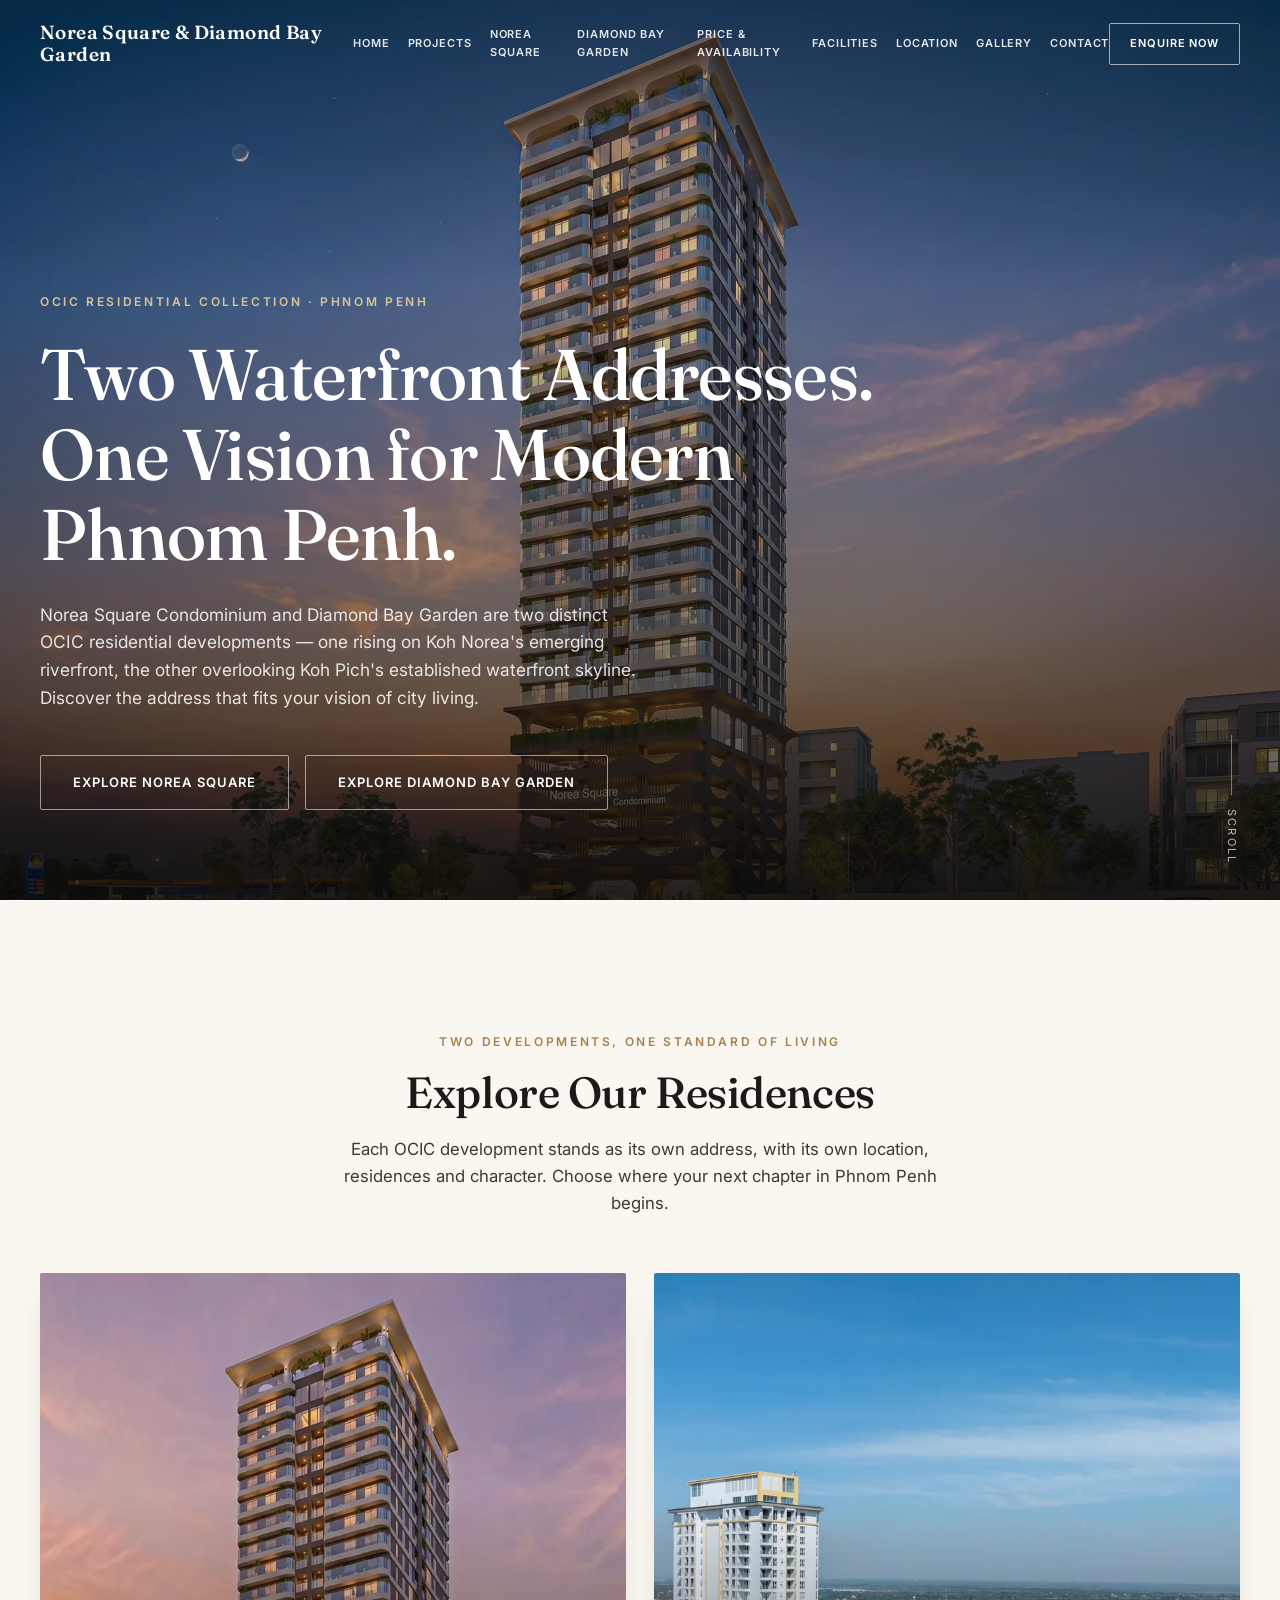
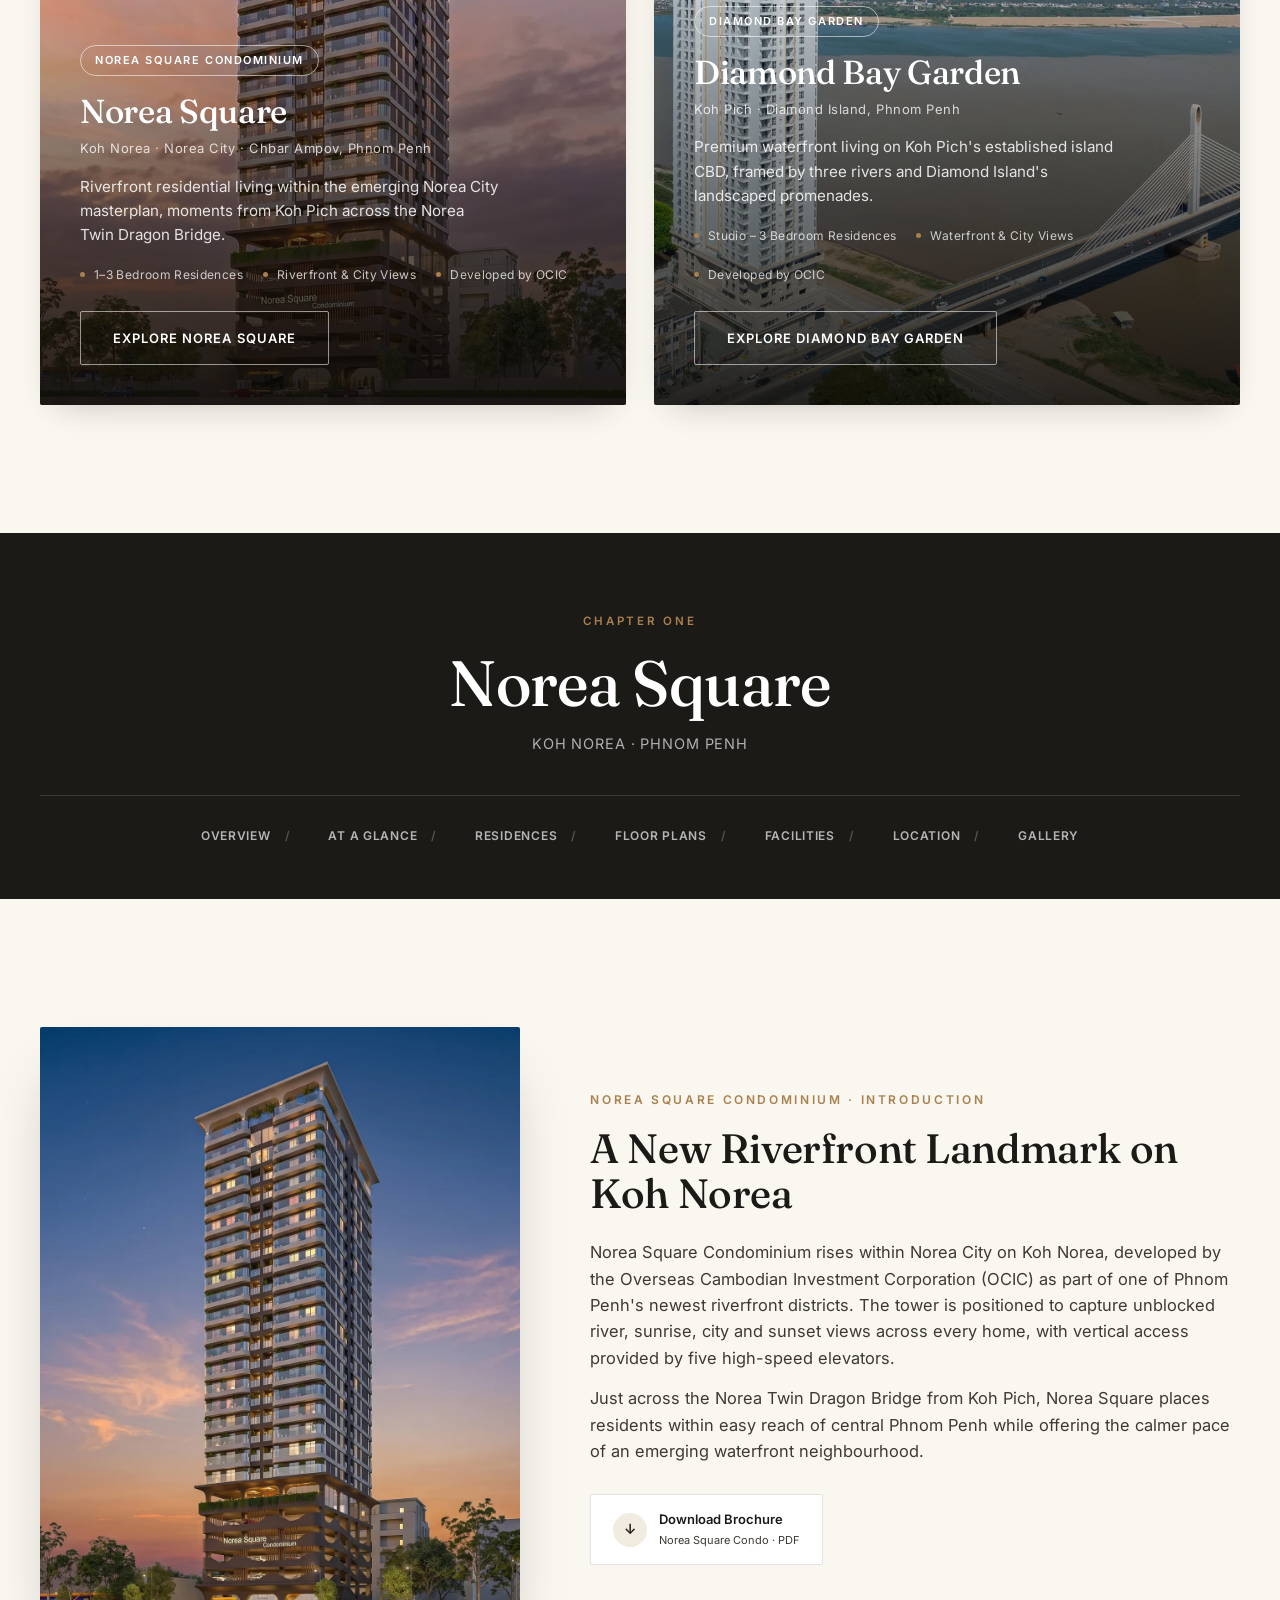
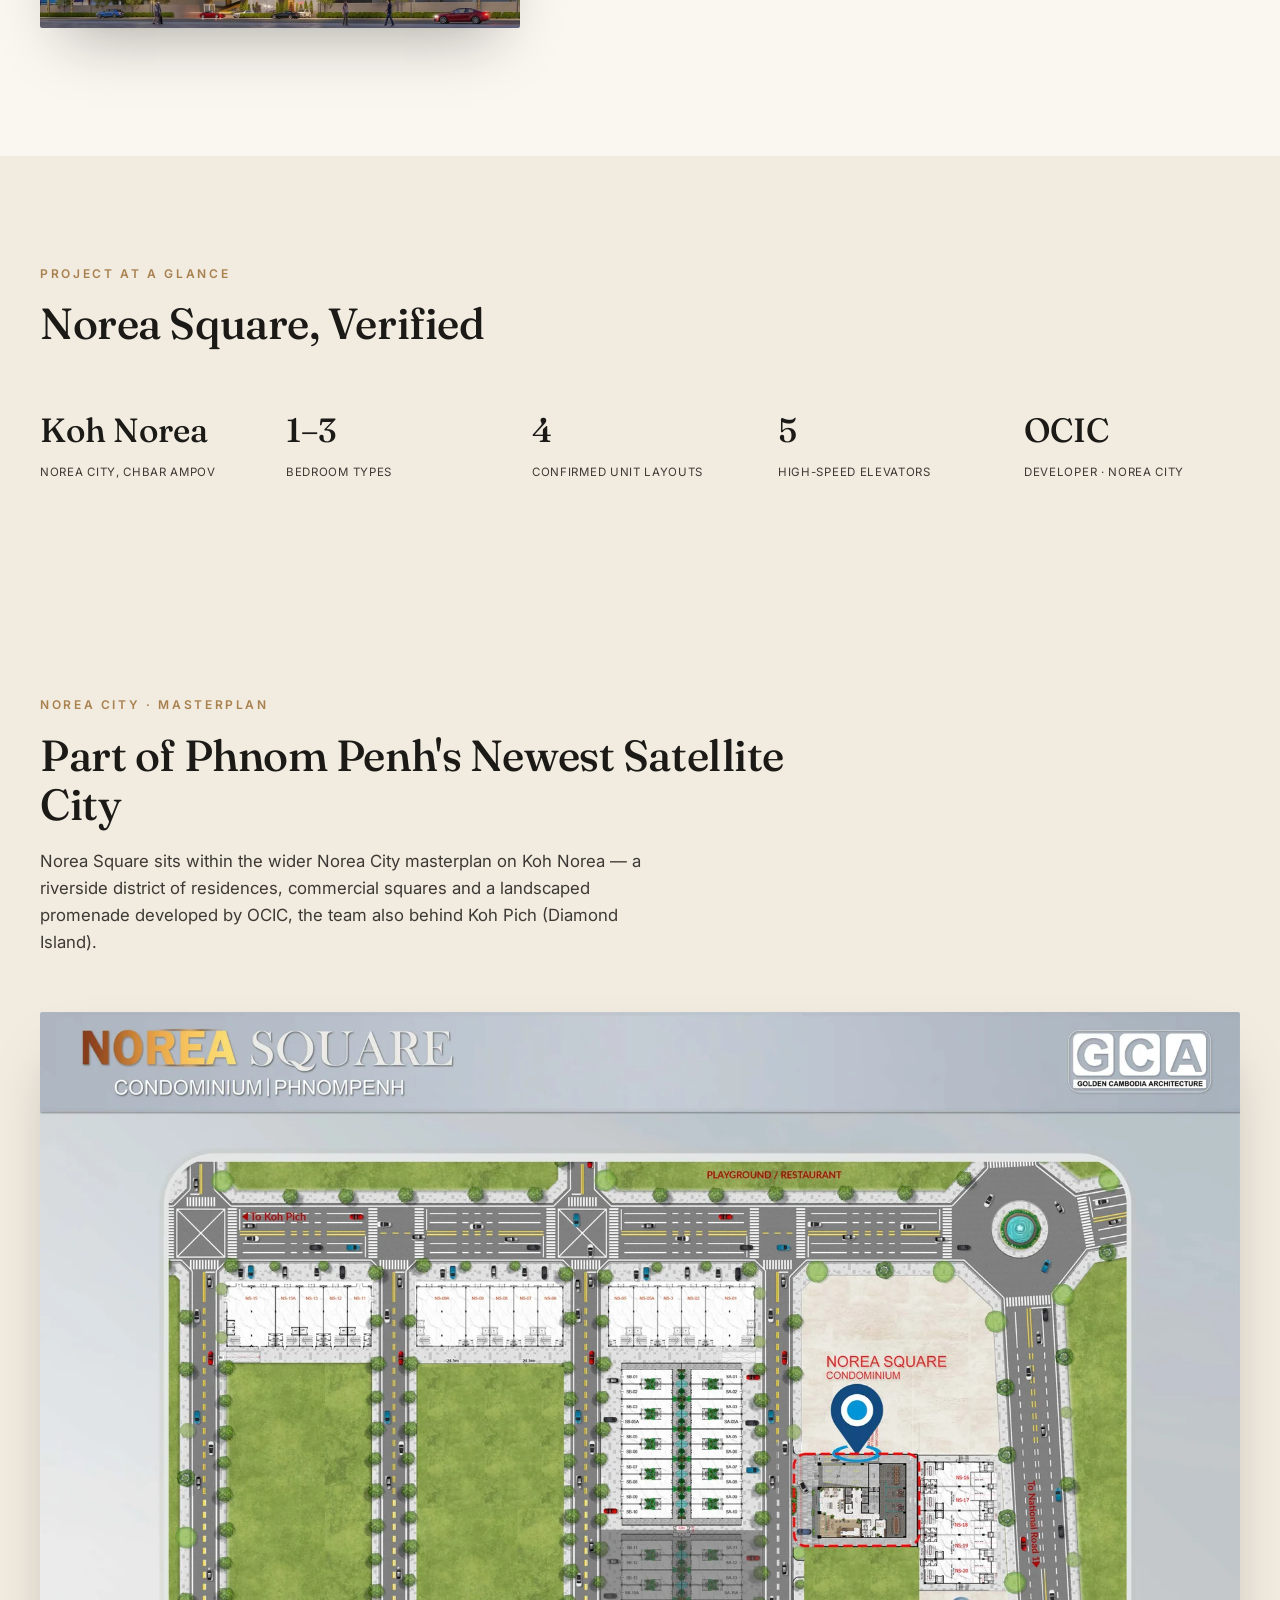
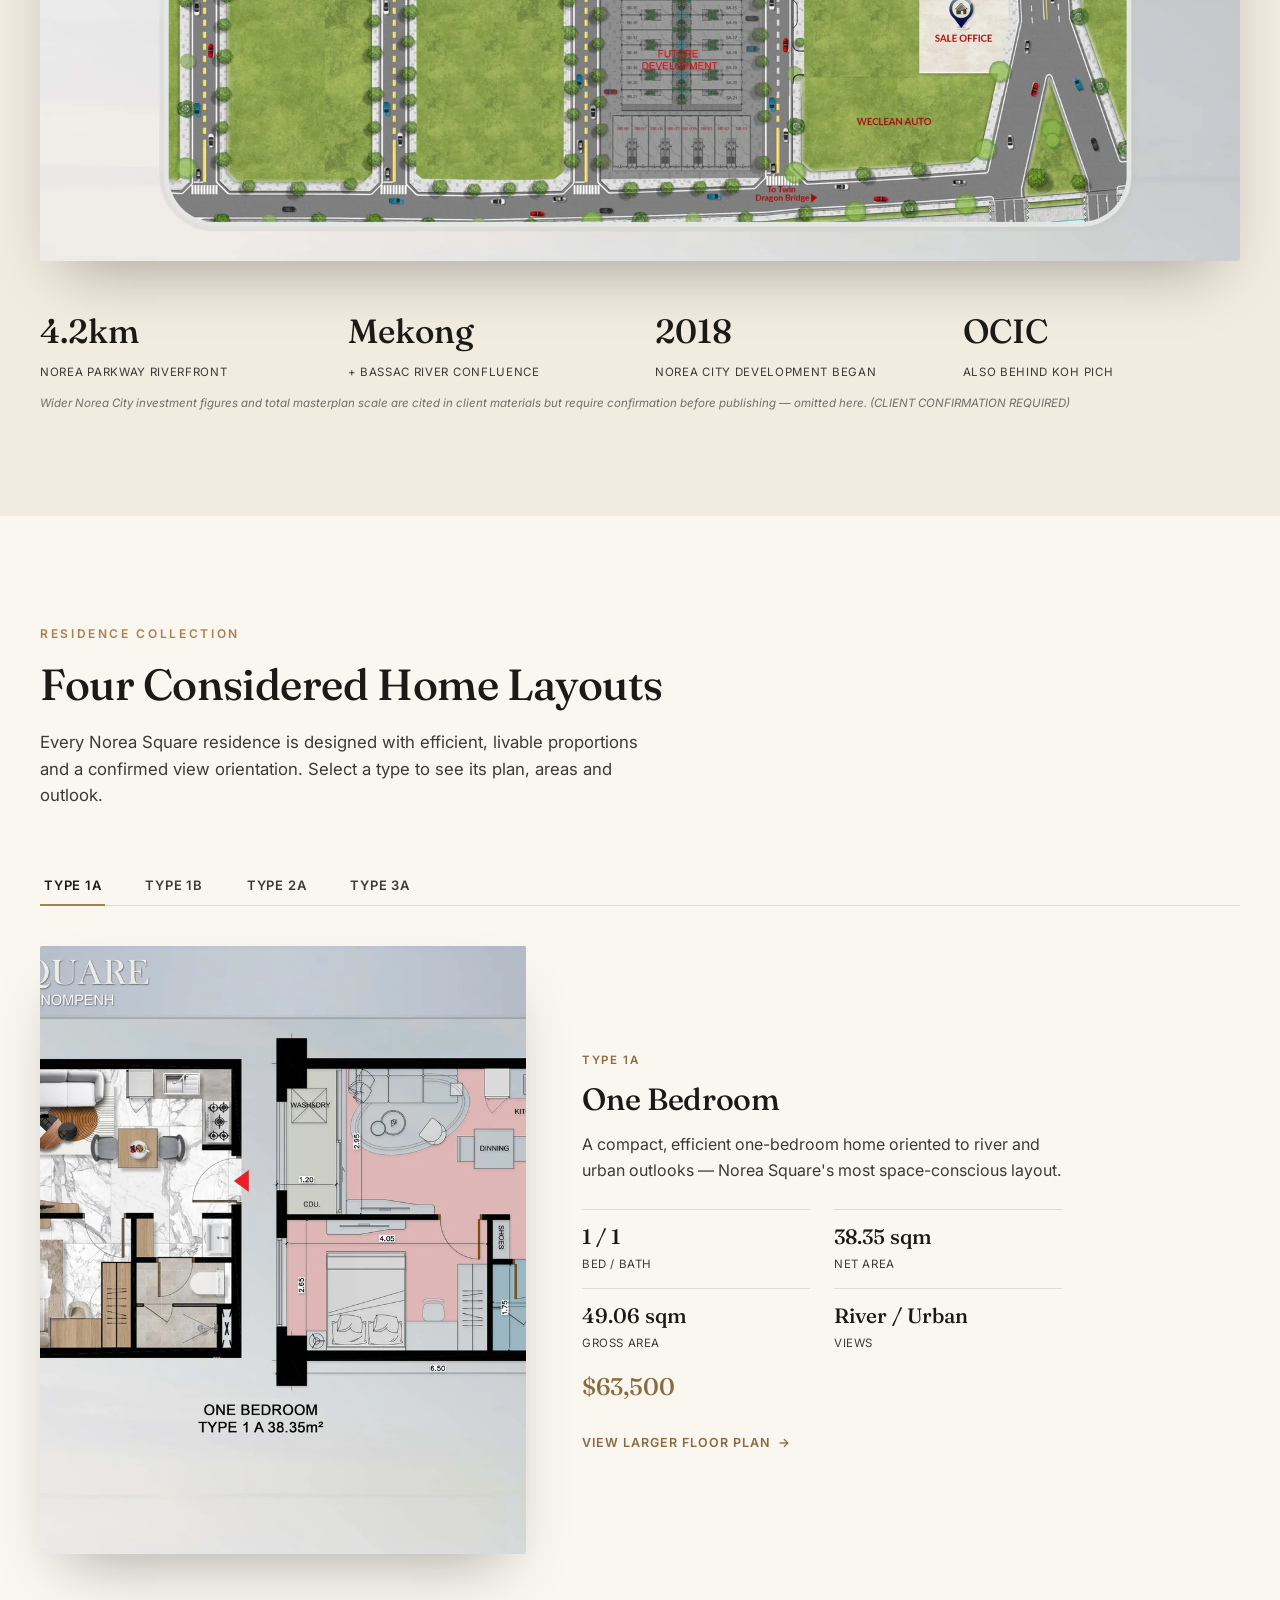
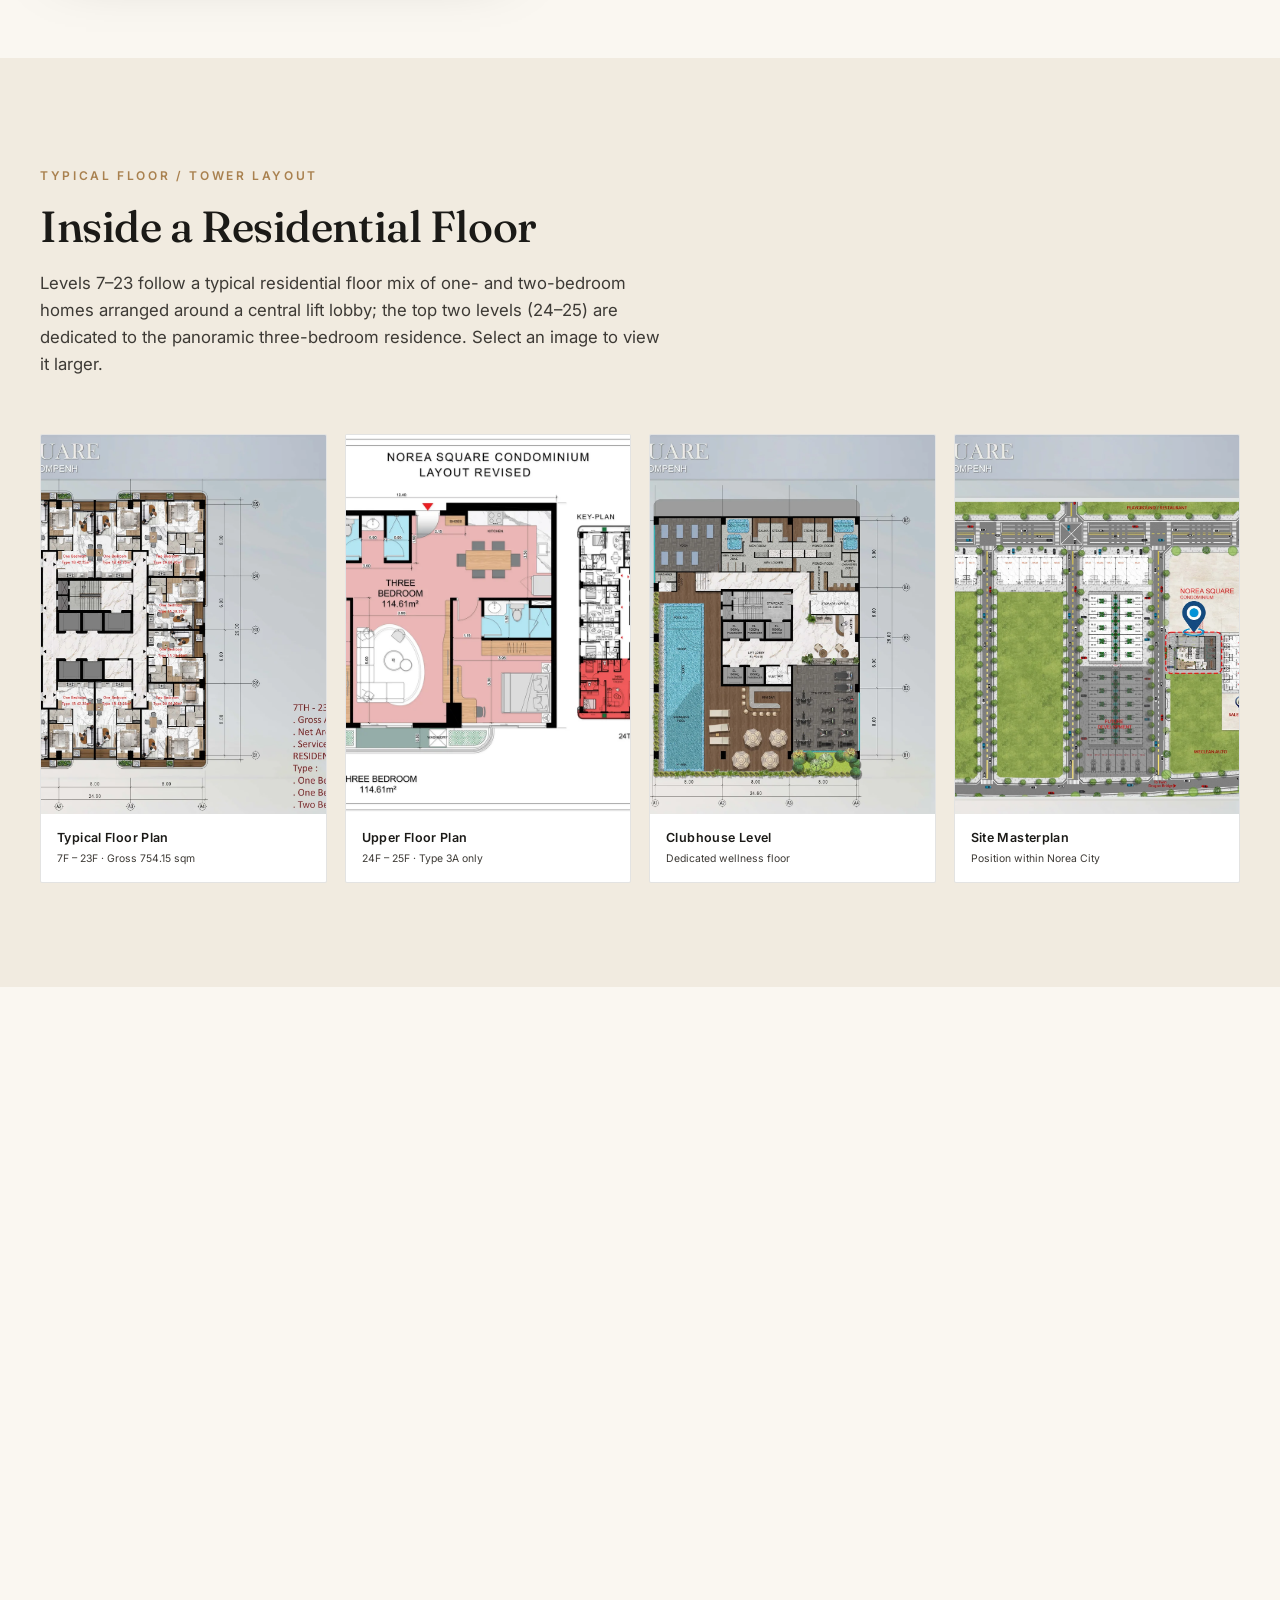
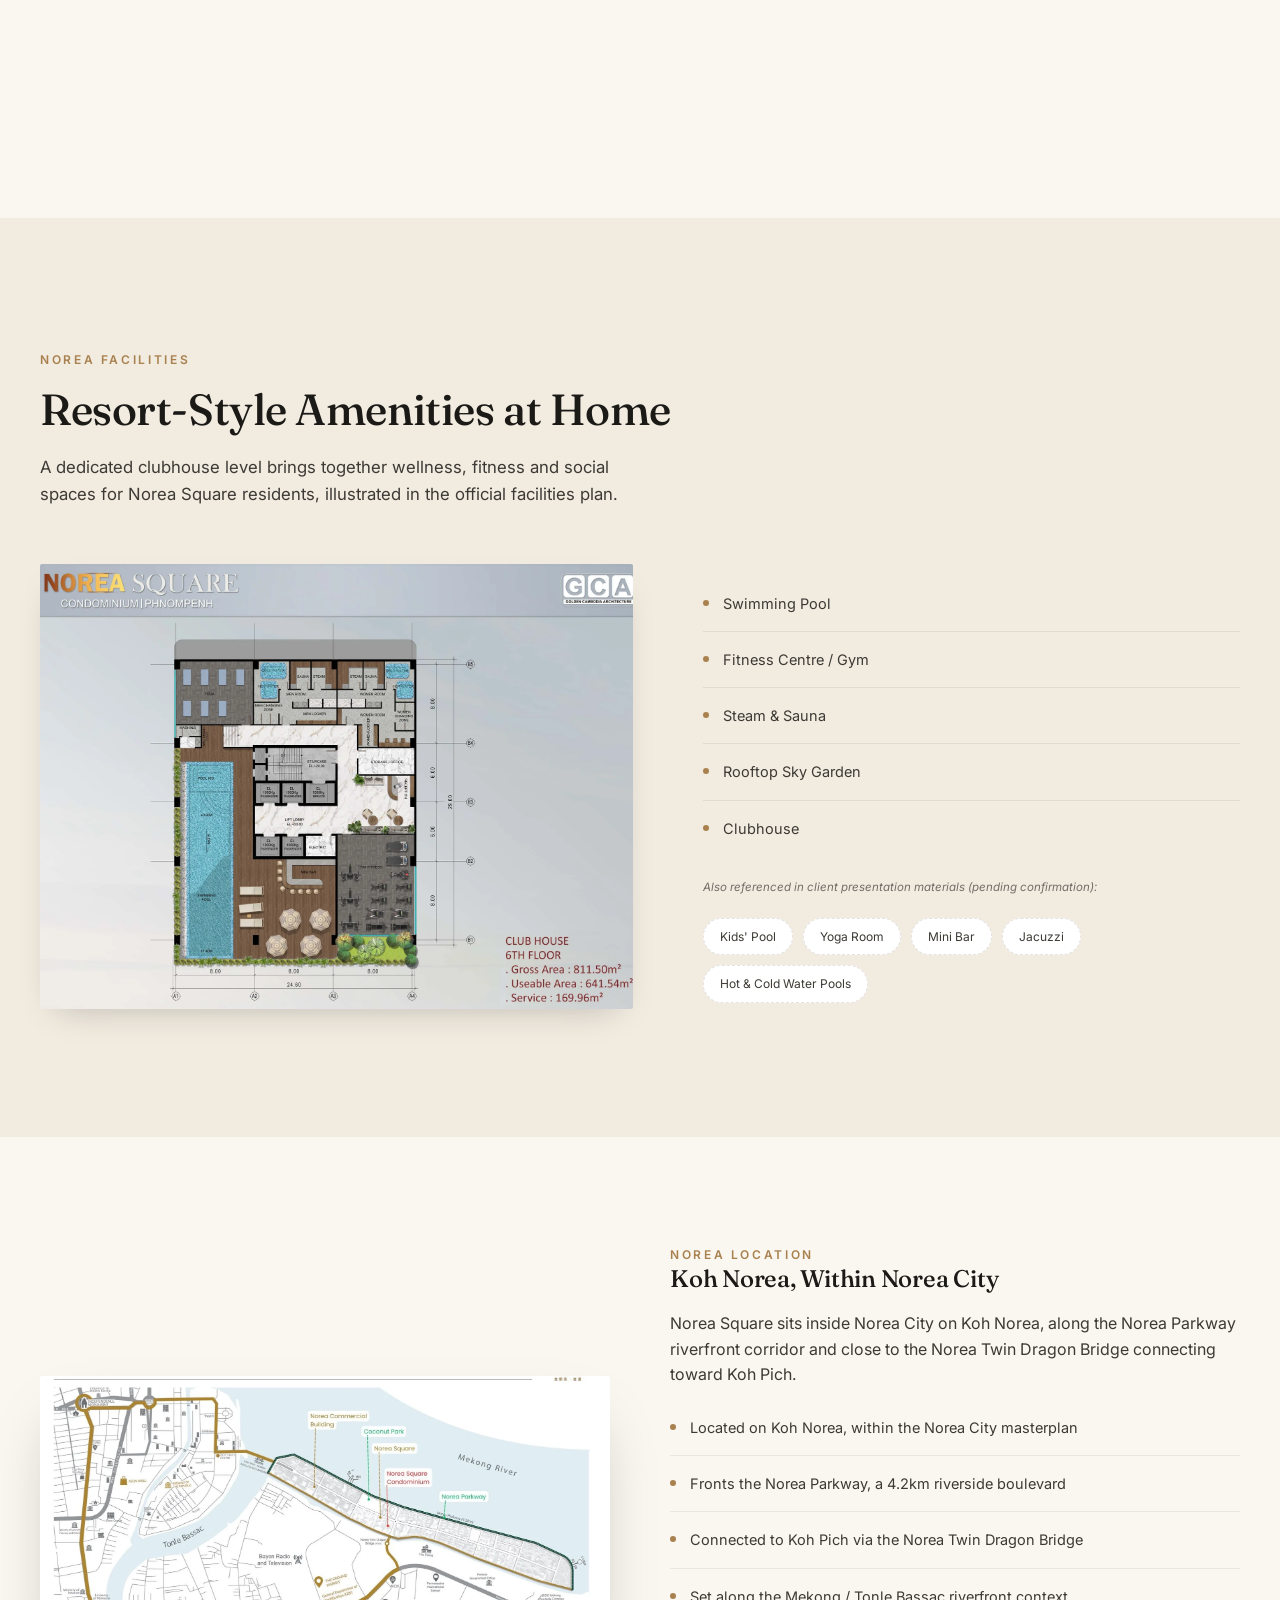
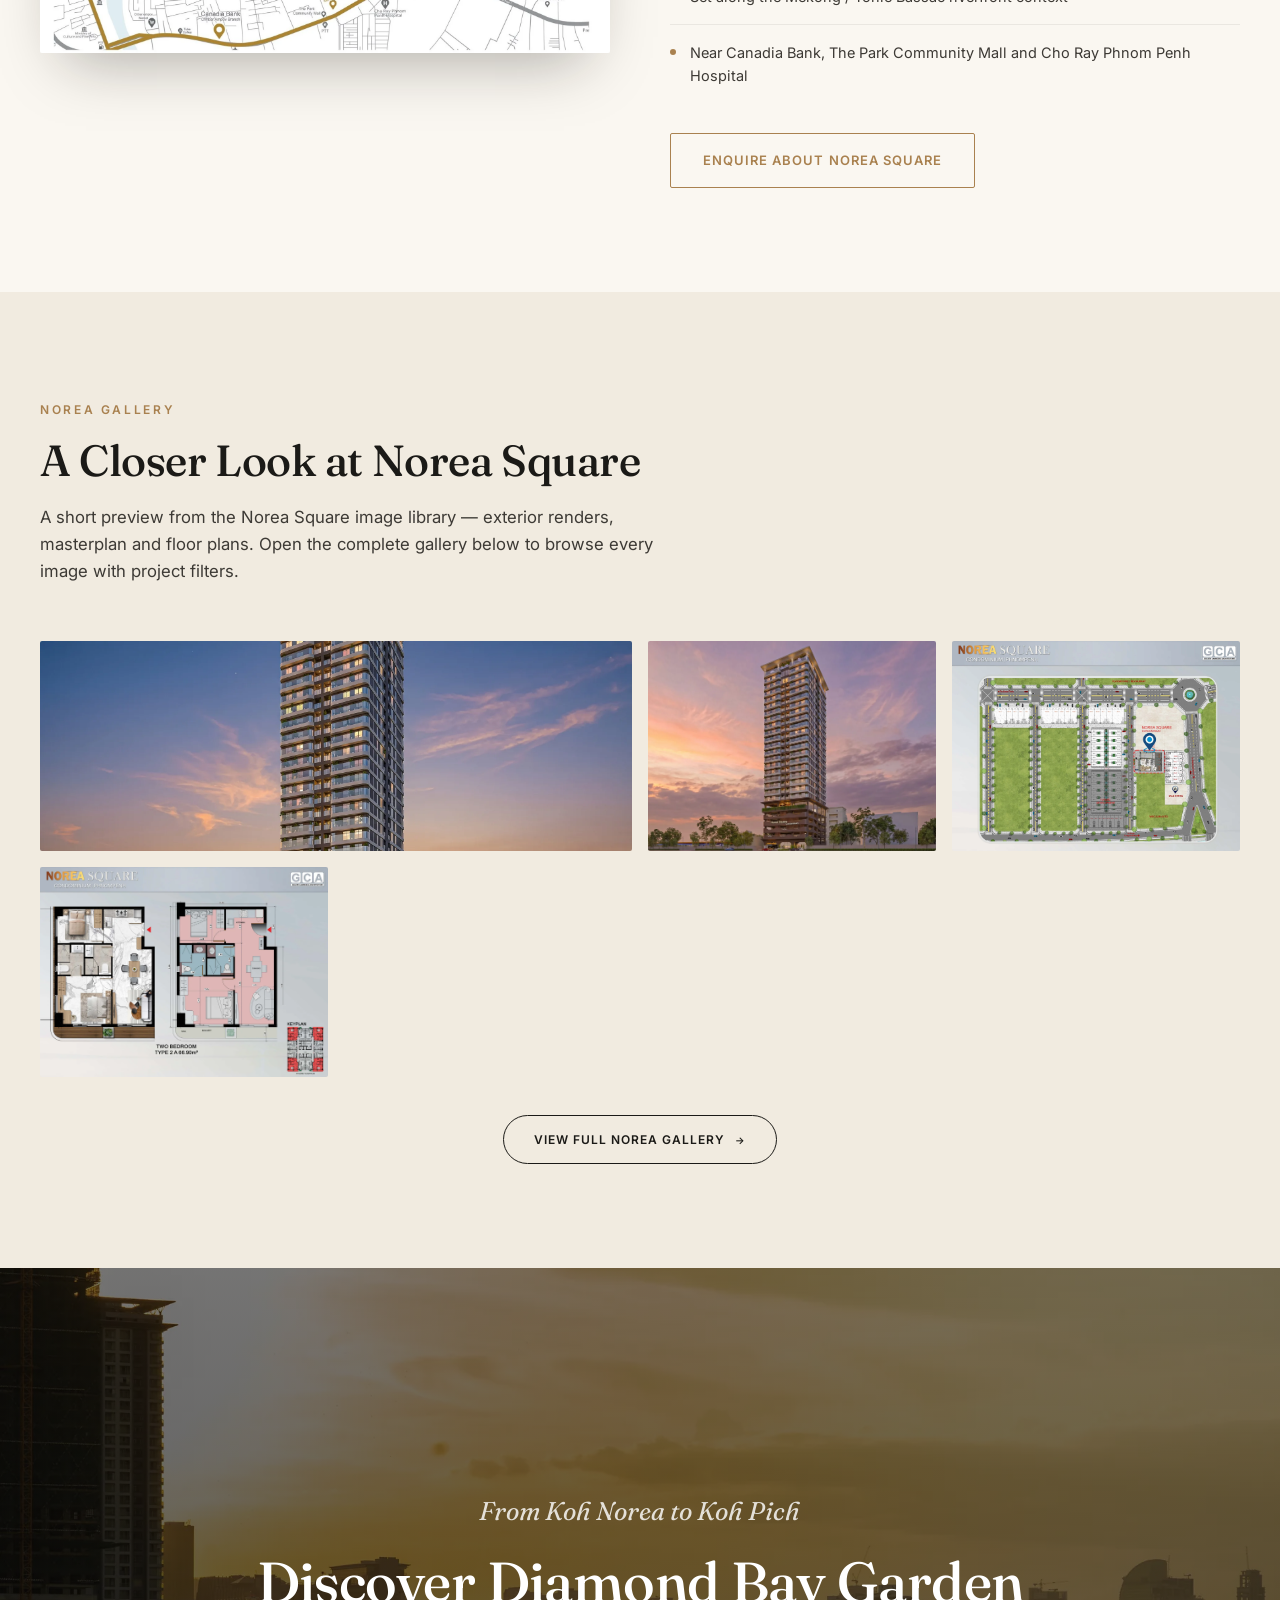
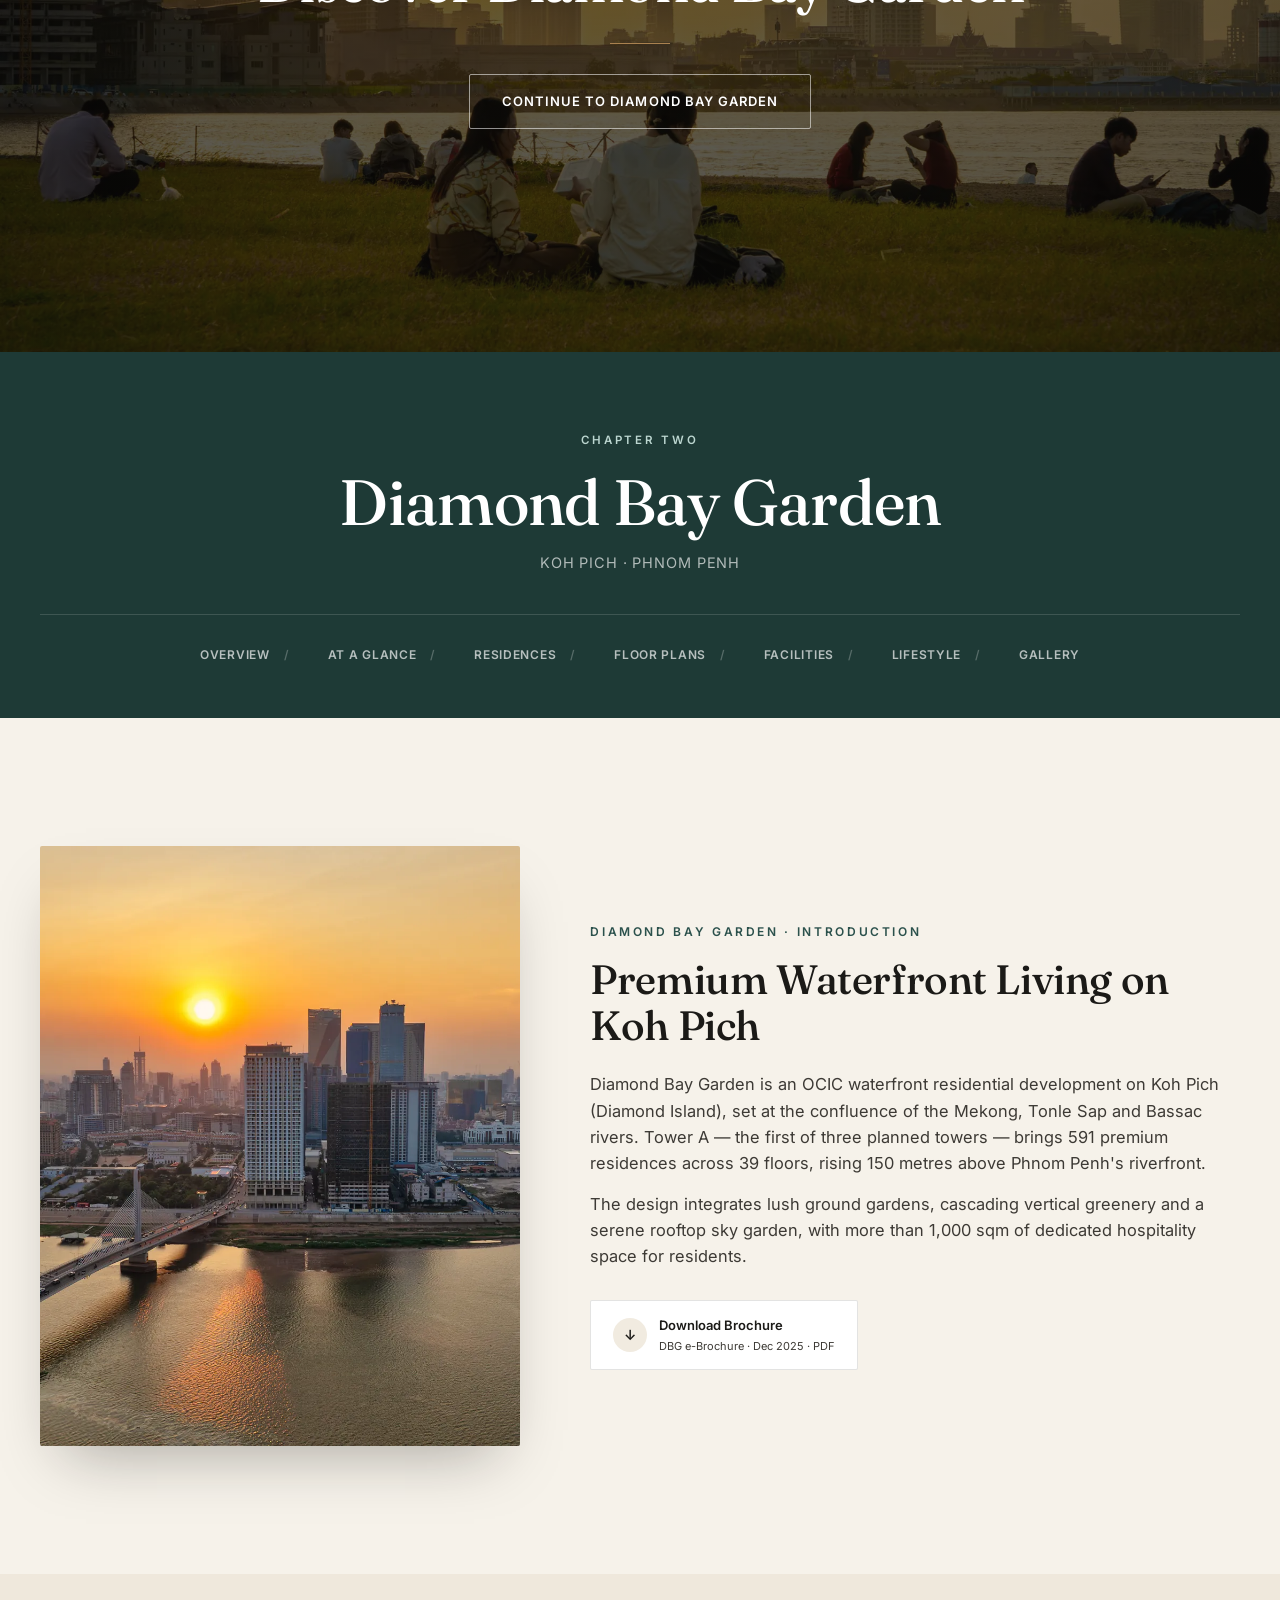
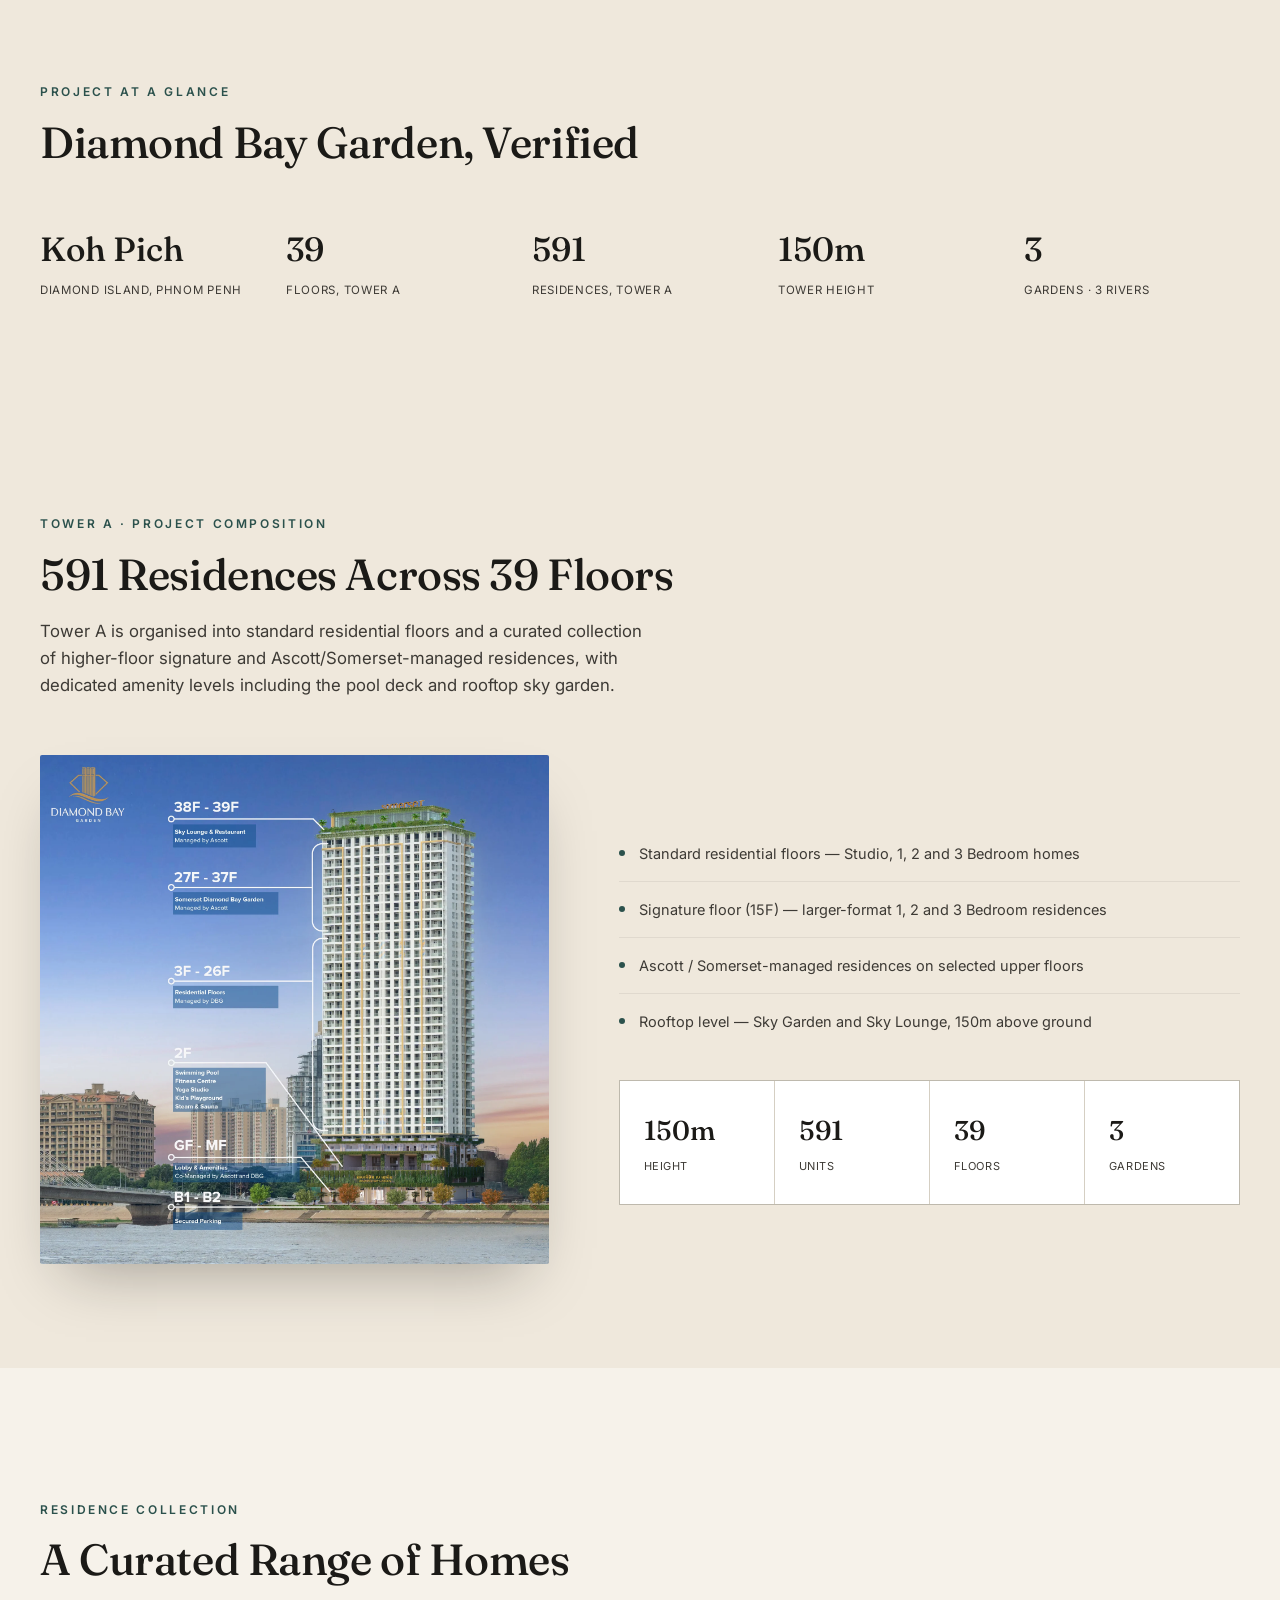
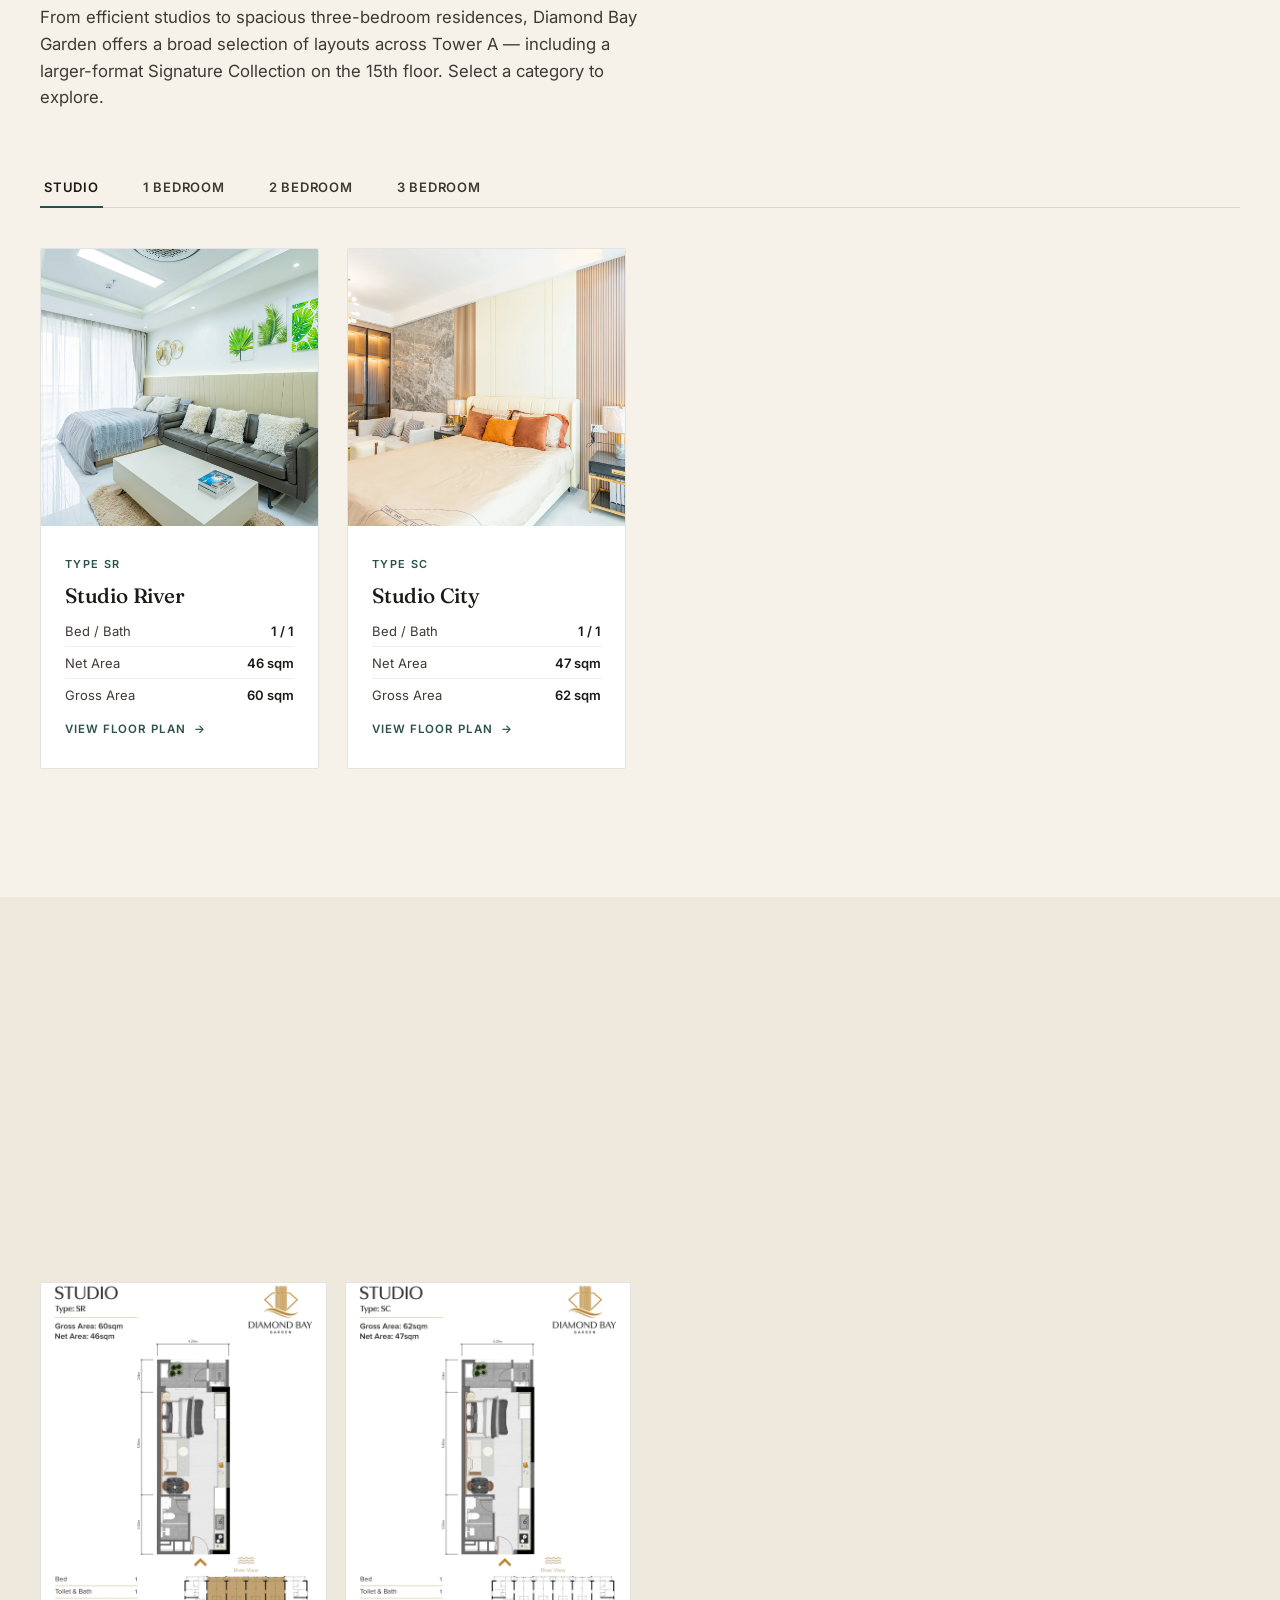
==== index.html @ 6462ed35 "Add files via upload" ====
<!DOCTYPE html>
<html lang="en">
<head>
<meta charset="UTF-8">
<meta name="viewport" content="width=device-width, initial-scale=1.0">
<meta name="robots" content="noindex,nofollow">
<title>Norea Square &amp; Diamond Bay Garden | OCIC Residential Collection, Phnom Penh</title>
<meta name="description" content="Two premium OCIC waterfront residential addresses in Phnom Penh — Norea Square Condominium on Koh Norea and Diamond Bay Garden on Koh Pich.">
<link rel="stylesheet" href="assets/css/style.css">
<link rel="stylesheet" href="assets/css/norea-pricing.css">
</head>
<body>

<!--
  CONTENT SOURCE NOTE: All facts on this page are drawn only from client-supplied
  materials (Norea Square Condo.pdf, NOREA SQUARE CONDO.pptx, Diamond Bay Garden
  e-Brochure Dec 2025, DBG floor-plan package, DBG facility renders, and
  C040_CLIENT_MATERIALS_SUMMARY.md). Anywhere supplied information conflicted or
  was time-sensitive (pricing, discounts, financing rates, completion dates,
  guaranteed-return percentages, foreign-ownership claims), it has been omitted
  from visible copy and flagged with a "CLIENT CONFIRMATION REQUIRED" comment
  near the relevant section so it can be reviewed before a future publish.
-->

<!-- ============ HEADER ============ -->
<header class="site-header">
  <a href="#home" class="logo">
    <b>Norea Square &amp; Diamond Bay Garden</b>
  </a>
  <nav class="nav-desktop">
    <a href="#home">Home</a>
    <a href="#projects">Projects</a>
    <a href="#norea">Norea Square</a>
    <a href="#dbg">Diamond Bay Garden</a>
    <a href="#price-availability">Price &amp; Availability</a>
    <a href="#dbg-facilities">Facilities</a>
    <a href="#dbg-location">Location</a>
    <a href="#gallery">Gallery</a>
    <a href="#contact">Contact</a>
  </nav>
  <div class="nav-cta">
    <a href="#contact" class="btn">Enquire Now</a>
  </div>
  <button class="burger" aria-label="Menu"><span></span><span></span><span></span></button>
</header>

<nav class="mobile-nav">
  <a href="#home">Home</a>
  <a href="#projects">Projects</a>
  <a href="#norea">Norea Square</a>
  <a href="#dbg">Diamond Bay Garden</a>
  <a href="#price-availability">Price &amp; Availability</a>
  <a href="#dbg-facilities">Facilities</a>
  <a href="#dbg-location">Location</a>
  <a href="#gallery">Gallery</a>
  <a href="#contact">Contact</a>
  <a href="#contact" class="btn btn-light">Enquire Now</a>
</nav>

<!-- ============ HERO ============ -->
<section class="hero" id="home">
  <div class="hero-media">
    <img src="assets/images/norea/norea-hero.webp" alt="Norea Square Condominium tower at dusk, Koh Norea, Phnom Penh">
  </div>
  <div class="hero-inner">
    <span class="eyebrow">OCIC Residential Collection · Phnom Penh</span>
    <h1>Two Waterfront Addresses.<br>One Vision for Modern Phnom Penh.</h1>
    <p class="lede">Norea Square Condominium and Diamond Bay Garden are two distinct OCIC residential developments — one rising on Koh Norea's emerging riverfront, the other overlooking Koh Pich's established waterfront skyline. Discover the address that fits your vision of city living.</p>
    <div class="hero-ctas">
      <a href="#norea" class="btn btn-light">Explore Norea Square</a>
      <a href="#dbg" class="btn btn-light">Explore Diamond Bay Garden</a>
    </div>
  </div>
  <div class="hero-scroll"><span class="line"></span>Scroll</div>
</section>

<!-- ============ PROJECT SELECTOR ============ -->
<section class="selector pad" id="projects">
  <div class="container">
    <div class="section-head center reveal">
      <span class="eyebrow">Two Developments, One Standard of Living</span>
      <h2>Explore Our Residences</h2>
      <p>Each OCIC development stands as its own address, with its own location, residences and character. Choose where your next chapter in Phnom Penh begins.</p>
    </div>

    <div class="selector-grid">
      <article class="project-card reveal">
        <img src="assets/images/norea/norea-card.webp" alt="Norea Square Condominium tower rendering, Koh Norea" loading="lazy">
        <div class="project-card-body">
          <span class="tag">Norea Square Condominium</span>
          <h3>Norea Square</h3>
          <div class="loc">Koh Norea · Norea City · Chbar Ampov, Phnom Penh</div>
          <p class="desc">Riverfront residential living within the emerging Norea City masterplan, moments from Koh Pich across the Norea Twin Dragon Bridge.</p>
          <ul class="specs">
            <li>1–3 Bedroom Residences</li>
            <li>Riverfront &amp; City Views</li>
            <li>Developed by OCIC</li>
          </ul>
          <a href="#norea" class="btn btn-light">Explore Norea Square</a>
        </div>
      </article>

      <article class="project-card reveal">
        <img src="assets/images/dbg/dbg-card.webp" alt="Diamond Bay Garden exterior rendering, Koh Pich, Phnom Penh" loading="lazy">
        <div class="project-card-body">
          <span class="tag">Diamond Bay Garden</span>
          <h3>Diamond Bay Garden</h3>
          <div class="loc">Koh Pich · Diamond Island, Phnom Penh</div>
          <p class="desc">Premium waterfront living on Koh Pich's established island CBD, framed by three rivers and Diamond Island's landscaped promenades.</p>
          <ul class="specs">
            <li>Studio – 3 Bedroom Residences</li>
            <li>Waterfront &amp; City Views</li>
            <li>Developed by OCIC</li>
          </ul>
          <a href="#dbg" class="btn btn-light">Explore Diamond Bay Garden</a>
        </div>
      </article>
    </div>
  </div>
</section>

<!-- ============================================================
     NOREA SQUARE
============================================================ -->
<section class="project-section norea" id="norea">

  <!-- Chapter Header -->
  <div class="chapter-head">
    <div class="container">
      <div class="chapter-head-inner reveal">
        <span class="chapter-kicker">Chapter One</span>
        <h2 class="chapter-title">Norea Square</h2>
        <div class="chapter-sub">Koh Norea · Phnom Penh</div>
      </div>
      <nav class="chapter-nav reveal" aria-label="Norea Square section navigation">
        <a href="#norea">Overview</a>
        <a href="#norea-glance">At a Glance</a>
        <a href="#norea-residences">Residences</a>
        <a href="#norea-tower">Floor Plans</a>
        <a href="#norea-facilities">Facilities</a>
        <a href="#norea-location">Location</a>
        <a href="#norea-gallery">Gallery</a>
      </nav>
    </div>
  </div>

  <!-- Project Introduction -->
  <div class="pad">
    <div class="container">
      <div class="intro-split">
        <div class="intro-media reveal">
          <img src="assets/images/norea/norea-hero.webp" alt="Norea Square Condominium exterior at dusk" loading="lazy">
        </div>
        <div class="intro-text reveal">
          <span class="eyebrow">Norea Square Condominium · Introduction</span>
          <h2>A New Riverfront Landmark on Koh Norea</h2>
          <p>Norea Square Condominium rises within Norea City on Koh Norea, developed by the Overseas Cambodian Investment Corporation (OCIC) as part of one of Phnom Penh's newest riverfront districts. The tower is positioned to capture unblocked river, sunrise, city and sunset views across every home, with vertical access provided by five high-speed elevators.</p>
          <p>Just across the Norea Twin Dragon Bridge from Koh Pich, Norea Square places residents within easy reach of central Phnom Penh while offering the calmer pace of an emerging waterfront neighbourhood.</p>
          <div class="brochure-row">
            <a class="brochure-btn" href="assets/downloads/norea-square-condo-brochure.pdf" download>
              <span class="ic">↓</span>
              <span>Download Brochure<small>Norea Square Condo · PDF</small></span>
            </a>
          </div>
        </div>
      </div>
    </div>
  </div>

  <!-- Project at a Glance -->
  <div class="pad-tight" style="background:var(--paper-alt)" id="norea-glance">
    <div class="container">
      <div class="section-head reveal">
        <span class="eyebrow">Project at a Glance</span>
        <h2>Norea Square, Verified</h2>
      </div>
      <!-- CLIENT CONFIRMATION REQUIRED: total floor count (26 / 25-storey / 39 floors conflict across PPTX slides), total unit count (224), completion date (Q4 2029 vs "30 months from groundbreaking" vs "30 months from SPA + 6mo grace" conflict), tenure (freehold — stated once, unconfirmed). These project specifications remain pending client sign-off. Unit pricing and gross areas follow the client's confirmed September 2026 instruction. -->
      <div class="stat-row reveal" style="border-top:none; padding-top:0;">
        <div class="stat"><b>Koh Norea</b><span>Norea City, Chbar Ampov</span></div>
        <div class="stat"><b>1–3</b><span>Bedroom Types</span></div>
        <div class="stat"><b>4</b><span>Confirmed Unit Layouts</span></div>
        <div class="stat"><b>5</b><span>High-Speed Elevators</span></div>
        <div class="stat"><b>OCIC</b><span>Developer · Norea City</span></div>
      </div>
    </div>
  </div>

  <!-- Norea City Masterplan -->
  <div class="pad-tight" style="background:var(--paper-alt)">
    <div class="container">
      <div class="section-head reveal">
        <span class="eyebrow">Norea City · Masterplan</span>
        <h2>Part of Phnom Penh's Newest Satellite City</h2>
        <p>Norea Square sits within the wider Norea City masterplan on Koh Norea — a riverside district of residences, commercial squares and a landscaped promenade developed by OCIC, the team also behind Koh Pich (Diamond Island).</p>
      </div>
      <div class="reveal" style="border-radius:2px; overflow:hidden; box-shadow:var(--shadow);">
        <img class="js-lightbox" data-full="assets/images/norea/norea-masterplan.webp" data-caption="Norea Square Condominium — Norea City Masterplan" src="assets/images/norea/norea-masterplan.webp" alt="Norea Square Condominium site masterplan within Norea City" style="width:100%; cursor:zoom-in;" loading="lazy">
      </div>
      <div class="stat-row" style="border-top:none; padding-top:0;">
        <div class="stat"><b>4.2km</b><span>Norea Parkway Riverfront</span></div>
        <div class="stat"><b>Mekong</b><span>+ Bassac River Confluence</span></div>
        <div class="stat"><b>2018</b><span>Norea City Development Began</span></div>
        <div class="stat"><b>OCIC</b><span>Also Behind Koh Pich</span></div>
      </div>
      <p class="confirm-note">Wider Norea City investment figures and total masterplan scale are cited in client materials but require confirmation before publishing — omitted here. (CLIENT CONFIRMATION REQUIRED)</p>
    </div>
  </div>

  <!-- Residences -->
  <div class="pad-tight" id="norea-residences">
    <div class="container">
      <div class="section-head reveal">
        <span class="eyebrow">Residence Collection</span>
        <h2>Four Considered Home Layouts</h2>
        <p>Every Norea Square residence is designed with efficient, livable proportions and a confirmed view orientation. Select a type to see its plan, areas and outlook.</p>
      </div>

      <div class="cat-tabgroup norea" data-tabgroup="norea-res">
        <div class="cat-tabs reveal">
          <button class="active" data-tab="1a">Type 1A</button>
          <button data-tab="1b">Type 1B</button>
          <button data-tab="2a">Type 2A</button>
          <button data-tab="3a">Type 3A</button>
        </div>

        <div class="cat-panel active" data-tab="1a">
          <div class="unit-feature">
            <div class="unit-feature-media js-lightbox" data-full="assets/images/norea/norea-plan-1a.webp" data-caption="Norea Square — Type 1A, One Bedroom (Net 38.35 sqm / Gross 49.06 sqm)">
              <img src="assets/images/norea/norea-plan-1a.webp" alt="Norea Square Type 1A one bedroom floor plan" loading="lazy">
            </div>
            <div class="unit-feature-body">
              <span class="rc-type">Type 1A</span>
              <h3>One Bedroom</h3>
              <p>A compact, efficient one-bedroom home oriented to river and urban outlooks — Norea Square's most space-conscious layout.</p>
              <div class="rc-areas">
                <div><span>Bed / Bath</span><b>1 / 1</b></div>
                <div><span>Net Area</span><b>38.35 sqm</b></div>
                <div><span>Gross Area</span><b>49.06 sqm</b></div>
                <div><span>Views</span><b>River / Urban</b></div>
              </div>
              <p class="norea-unit-price"><strong>$63,500</strong></p>
              <button class="rc-viewplan js-lightbox" data-full="assets/images/norea/norea-plan-1a.webp" data-caption="Norea Square — Type 1A, One Bedroom (Net 38.35 sqm / Gross 49.06 sqm)">View Larger Floor Plan</button>
            </div>
          </div>
        </div>

        <div class="cat-panel" data-tab="1b">
          <div class="unit-feature">
            <div class="unit-feature-media js-lightbox" data-full="assets/images/norea/norea-plan-1b.webp" data-caption="Norea Square — Type 1B, One Bedroom (Net 42.25 sqm / Gross 54.04 sqm)">
              <img src="assets/images/norea/norea-plan-1b.webp" alt="Norea Square Type 1B one bedroom floor plan" loading="lazy">
            </div>
            <div class="unit-feature-body">
              <span class="rc-type">Type 1B</span>
              <h3>One Bedroom</h3>
              <p>A larger one-bedroom layout with corner aspects, oriented to capture Norea Square's sunrise and Koh Pich sunset views.</p>
              <div class="rc-areas">
                <div><span>Bed / Bath</span><b>1 / 1</b></div>
                <div><span>Net Area</span><b>42.25 sqm</b></div>
                <div><span>Gross Area</span><b>54.04 sqm</b></div>
                <div><span>Views</span><b>Sunrise / Koh Pich Sunset</b></div>
              </div>
              <p class="norea-unit-price"><strong>$69,900</strong></p>
              <button class="rc-viewplan js-lightbox" data-full="assets/images/norea/norea-plan-1b.webp" data-caption="Norea Square — Type 1B, One Bedroom (Net 42.25 sqm / Gross 54.04 sqm)">View Larger Floor Plan</button>
            </div>
          </div>
        </div>

        <div class="cat-panel" data-tab="2a">
          <div class="unit-feature">
            <div class="unit-feature-media js-lightbox" data-full="assets/images/norea/norea-plan-2a.webp" data-caption="Norea Square — Type 2A, Two Bedroom (Net 66.90 sqm / Gross 85.58 sqm)">
              <img src="assets/images/norea/norea-plan-2a.webp" alt="Norea Square Type 2A two bedroom floor plan" loading="lazy">
            </div>
            <div class="unit-feature-body">
              <span class="rc-type">Type 2A</span>
              <h3>Two Bedroom</h3>
              <p>A dual-aspect family home with river and sunrise orientation, designed for households who want more room to grow.</p>
              <div class="rc-areas">
                <div><span>Bed / Bath</span><b>2 / 2</b></div>
                <div><span>Net Area</span><b>66.90 sqm</b></div>
                <div><span>Gross Area</span><b>85.58 sqm</b></div>
                <div><span>Views</span><b>River / Sunrise</b></div>
              </div>
              <p class="norea-unit-price"><strong>$111,900</strong></p>
              <button class="rc-viewplan js-lightbox" data-full="assets/images/norea/norea-plan-2a.webp" data-caption="Norea Square — Type 2A, Two Bedroom (Net 66.90 sqm / Gross 85.58 sqm)">View Larger Floor Plan</button>
            </div>
          </div>
        </div>

        <div class="cat-panel" data-tab="3a">
          <div class="unit-feature">
            <div class="unit-feature-media js-lightbox" data-full="assets/images/norea/norea-plan-3a.webp" data-caption="Norea Square — Type 3A, Three Bedroom (Net 114.61 sqm / Gross 146.61 sqm) — Levels 24–25 only">
              <img src="assets/images/norea/norea-plan-3a.webp" alt="Norea Square Type 3A three bedroom floor plan" loading="lazy">
            </div>
            <div class="unit-feature-body">
              <span class="rc-type">Type 3A</span>
              <h3>Three Bedroom</h3>
              <p>Norea Square's signature residence, set on the panoramic-view upper levels (24–25) with the tower's largest floor plate.</p>
              <div class="rc-areas">
                <div><span>Bed / Bath</span><b>3 / 3</b></div>
                <div><span>Net Area</span><b>114.61 sqm</b></div>
                <div><span>Gross Area</span><b>146.61 sqm</b></div>
                <div><span>Views</span><b>Panoramic River · Levels 24–25</b></div>
              </div>
              <p class="norea-unit-price"><strong>$223,900</strong></p>
              <button class="rc-viewplan js-lightbox" data-full="assets/images/norea/norea-plan-3a.webp" data-caption="Norea Square — Type 3A, Three Bedroom (Net 114.61 sqm / Gross 146.61 sqm) — Levels 24–25 only">View Larger Floor Plan</button>
            </div>
          </div>
        </div>
      </div>
    </div>
  </div>

  <!-- Typical Floor / Tower Layout -->
  <div class="pad-tight" style="background:var(--paper-alt)" id="norea-tower">
    <div class="container">
      <div class="section-head reveal">
        <span class="eyebrow">Typical Floor / Tower Layout</span>
        <h2>Inside a Residential Floor</h2>
        <p>Levels 7–23 follow a typical residential floor mix of one- and two-bedroom homes arranged around a central lift lobby; the top two levels (24–25) are dedicated to the panoramic three-bedroom residence. Select an image to view it larger.</p>
      </div>
      <div class="plan-thumb-grid reveal">
        <div class="plan-thumb js-lightbox" data-full="assets/images/norea/norea-typical-floor.webp" data-caption="Norea Square — Typical Residential Floor Plan (7F–23F)">
          <div class="pt-img"><img src="assets/images/norea/norea-typical-floor.webp" alt="Norea Square typical residential floor plan, 7th to 23rd floor" loading="lazy"></div>
          <div class="pt-label">Typical Floor Plan<small>7F – 23F · Gross 754.15 sqm</small></div>
        </div>
        <div class="plan-thumb js-lightbox" data-full="assets/images/norea/norea-plan-3a.webp" data-caption="Norea Square — Upper Floor Plan (24F–25F), Type 3A Three Bedroom">
          <div class="pt-img"><img src="assets/images/norea/norea-plan-3a.webp" alt="Norea Square upper floor plan, 24th to 25th floor, Type 3A" loading="lazy"></div>
          <div class="pt-label">Upper Floor Plan<small>24F – 25F · Type 3A only</small></div>
        </div>
        <div class="plan-thumb js-lightbox" data-full="assets/images/norea/norea-facilities.webp" data-caption="Norea Square — Clubhouse Level Plan">
          <div class="pt-img"><img src="assets/images/norea/norea-facilities.webp" alt="Norea Square clubhouse level plan" loading="lazy"></div>
          <div class="pt-label">Clubhouse Level<small>Dedicated wellness floor</small></div>
        </div>
        <div class="plan-thumb js-lightbox" data-full="assets/images/norea/norea-masterplan.webp" data-caption="Norea Square Condominium — Site Masterplan">
          <div class="pt-img"><img src="assets/images/norea/norea-masterplan.webp" alt="Norea Square site masterplan" loading="lazy"></div>
          <div class="pt-label">Site Masterplan<small>Position within Norea City</small></div>
        </div>
      </div>
    </div>
  </div>

  <!-- Views -->
  <div class="pad-tight" id="norea-views">
    <div class="container">
      <div class="section-head reveal">
        <span class="eyebrow">The View</span>
        <h2>Step Out to Your Balcony</h2>
        <p>Floor-to-ceiling glass opens to a private balcony on every home — framing the Mekong, the skyline and Phnom Penh's golden light from morning to dusk. Each residence type is oriented to a confirmed view combination.</p>
      </div>
      <div class="view-strip reveal">
        <div class="view-card">
          <img src="assets/images/norea/norea-hero.webp" alt="Norea Square river view" style="object-position:70% 35%;" loading="lazy">
          <div class="vc-body"><em>River View</em><span>Unblocked Mekong outlook</span></div>
        </div>
        <div class="view-card">
          <img src="assets/images/norea/norea-card.webp" alt="Norea Square sunrise view" style="object-position:30% 20%;" loading="lazy">
          <div class="vc-body"><em>Sunrise View</em><span>Type 1B &amp; 2A orientation</span></div>
        </div>
        <div class="view-card">
          <img src="assets/images/norea/norea-hero.webp" alt="Norea Square urban view" style="object-position:20% 60%;" loading="lazy">
          <div class="vc-body"><em>Urban View</em><span>Type 1A orientation</span></div>
        </div>
        <div class="view-card">
          <img src="assets/images/norea/norea-card.webp" alt="Norea Square Koh Pich sunset view" style="object-position:80% 55%;" loading="lazy">
          <div class="vc-body"><em>Koh Pich Sunset</em><span>Type 1B orientation</span></div>
        </div>
      </div>
    </div>
  </div>

  <!-- Facilities -->
  <div class="pad" style="background:var(--paper-alt)" id="norea-facilities">
    <div class="container">
      <div class="section-head reveal">
        <span class="eyebrow">Norea Facilities</span>
        <h2>Resort-Style Amenities at Home</h2>
        <p>A dedicated clubhouse level brings together wellness, fitness and social spaces for Norea Square residents, illustrated in the official facilities plan.</p>
      </div>
      <div class="intro-split" style="grid-template-columns:1.05fr 0.95fr; align-items:start;">
        <div class="intro-media reveal js-lightbox" data-full="assets/images/norea/norea-facilities.webp" data-caption="Norea Square — Clubhouse Level Plan" style="box-shadow:var(--shadow-soft); cursor:zoom-in;">
          <img src="assets/images/norea/norea-facilities.webp" alt="Norea Square clubhouse level plan — pool, gym, sauna and yoga" style="aspect-ratio:4/3;" loading="lazy">
        </div>
        <div class="reveal">
          <ul class="location-list">
            <li><span class="dot"></span>Swimming Pool</li>
            <li><span class="dot"></span>Fitness Centre / Gym</li>
            <li><span class="dot"></span>Steam &amp; Sauna</li>
            <li><span class="dot"></span>Rooftop Sky Garden</li>
            <li><span class="dot"></span>Clubhouse</li>
          </ul>
          <!-- CLIENT CONFIRMATION REQUIRED: PPTX slide 23 lists an expanded amenity set (kids' pool, yoga room, mini bar, jacuzzi, hot & cold water pools) not repeated in the Norea PDF. Shown below as secondary/unconfirmed tags only. -->
          <p class="confirm-note" style="margin-top:22px;">Also referenced in client presentation materials (pending confirmation):</p>
          <div class="badge-row">
            <span>Kids' Pool</span>
            <span>Yoga Room</span>
            <span>Mini Bar</span>
            <span>Jacuzzi</span>
            <span>Hot &amp; Cold Water Pools</span>
          </div>
        </div>
      </div>
    </div>
  </div>

  <!-- Location -->
  <div class="pad-tight" id="norea-location">
    <div class="container">
      <div class="location-wrap">
        <div class="location-media reveal js-lightbox" data-full="assets/images/norea/norea-location-map.webp" data-caption="Norea Square — Location Map, Koh Norea and Norea Parkway" style="cursor:zoom-in;">
          <img src="assets/images/norea/norea-location-map.webp" alt="Norea Square location map, Koh Norea and Norea Parkway" loading="lazy">
        </div>
        <div class="reveal">
          <span class="eyebrow">Norea Location</span>
          <h2>Koh Norea, Within Norea City</h2>
          <p style="margin-top:18px; color:var(--ink-soft);">Norea Square sits inside Norea City on Koh Norea, along the Norea Parkway riverfront corridor and close to the Norea Twin Dragon Bridge connecting toward Koh Pich.</p>
          <ul class="location-list">
            <li><span class="dot"></span>Located on Koh Norea, within the Norea City masterplan</li>
            <li><span class="dot"></span>Fronts the Norea Parkway, a 4.2km riverside boulevard</li>
            <li><span class="dot"></span>Connected to Koh Pich via the Norea Twin Dragon Bridge</li>
            <li><span class="dot"></span>Set along the Mekong / Tonle Bassac riverfront context</li>
            <li><span class="dot"></span>Near Canadia Bank, The Park Community Mall and Cho Ray Phnom Penh Hospital</li>
          </ul>
          <!-- CLIENT CONFIRMATION REQUIRED: PPTX cites "5 minutes to Koh Pich" and "8 minutes to Independence Monument" — approximate drive times, not independently verified. Omitted from the list above pending confirmation. -->
          <a href="#contact" class="btn btn-gold" style="margin-top:30px;">Enquire About Norea Square</a>
        </div>
      </div>
    </div>
  </div>

  <!-- Norea Gallery (preview) -->
  <div class="pad-tight" style="background:var(--paper-alt)" id="norea-gallery">
    <div class="container">
      <div class="section-head reveal">
        <span class="eyebrow">Norea Gallery</span>
        <h2>A Closer Look at Norea Square</h2>
        <p>A short preview from the Norea Square image library — exterior renders, masterplan and floor plans. Open the complete gallery below to browse every image with project filters.</p>
      </div>
      <div class="gallery-grid reveal" style="grid-auto-rows:210px;">
        <div class="gallery-item wide js-lightbox" data-full="assets/images/norea/norea-hero.webp" data-caption="Norea Square Condominium — Exterior"><img src="assets/images/norea/norea-hero.webp" alt="Norea Square Condominium exterior" loading="lazy"><div class="g-label">Exterior</div></div>
        <div class="gallery-item js-lightbox" data-full="assets/images/norea/norea-card.webp" data-caption="Norea Square Condominium — Tower"><img src="assets/images/norea/norea-card.webp" alt="Norea Square Condominium tower" loading="lazy"><div class="g-label">Tower</div></div>
        <div class="gallery-item js-lightbox" data-full="assets/images/norea/norea-masterplan.webp" data-caption="Norea Square — Masterplan"><img src="assets/images/norea/norea-masterplan.webp" alt="Norea Square masterplan" loading="lazy"><div class="g-label">Masterplan</div></div>
        <div class="gallery-item js-lightbox" data-full="assets/images/norea/norea-plan-2a.webp" data-caption="Norea Square — Type 2A Floor Plan"><img src="assets/images/norea/norea-plan-2a.webp" alt="Norea Square Type 2A floor plan" loading="lazy"><div class="g-label">Floor Plan</div></div>
      </div>
      <div class="view-more-wrap">
        <a href="#gallery" class="btn-toggle js-open-gallery" data-project="norea"><span>View Full Norea Gallery</span><span class="chev">→</span></a>
      </div>
    </div>
  </div>
</section>

<!-- ============ TRANSITION ============ -->
<section class="transition">
  <div class="transition-media">
    <img src="assets/images/dbg/dbg-sunset-from-norea.webp" alt="View across the river from Koh Norea toward Koh Pich at sunset" loading="lazy">
  </div>
  <div class="transition-body reveal">
    <div class="route">From Koh Norea to Koh Pich</div>
    <h2>Discover Diamond Bay Garden</h2>
    <div class="rule"></div>
    <a href="#dbg" class="btn btn-light">Continue to Diamond Bay Garden</a>
  </div>
</section>

<!-- ============================================================
     DIAMOND BAY GARDEN
============================================================ -->
<section class="project-section dbg" id="dbg">

  <!-- Chapter Header -->
  <div class="chapter-head dark">
    <div class="container">
      <div class="chapter-head-inner reveal">
        <span class="chapter-kicker teal">Chapter Two</span>
        <h2 class="chapter-title">Diamond Bay Garden</h2>
        <div class="chapter-sub">Koh Pich · Phnom Penh</div>
      </div>
      <nav class="chapter-nav reveal" aria-label="Diamond Bay Garden section navigation">
        <a href="#dbg">Overview</a>
        <a href="#dbg-glance">At a Glance</a>
        <a href="#dbg-residences">Residences</a>
        <a href="#dbg-floorplans">Floor Plans</a>
        <a href="#dbg-facilities">Facilities</a>
        <a href="#dbg-location">Lifestyle</a>
        <a href="#dbg-gallery">Gallery</a>
      </nav>
    </div>
  </div>

  <!-- Project Introduction -->
  <div class="pad">
    <div class="container">
      <div class="intro-split">
        <div class="intro-media reveal">
          <img src="assets/images/dbg/dbg-hero.webp" alt="Diamond Bay Garden waterfront skyline at sunset, Koh Pich" loading="lazy">
        </div>
        <div class="intro-text reveal">
          <span class="eyebrow teal">Diamond Bay Garden · Introduction</span>
          <h2>Premium Waterfront Living on Koh Pich</h2>
          <p>Diamond Bay Garden is an OCIC waterfront residential development on Koh Pich (Diamond Island), set at the confluence of the Mekong, Tonle Sap and Bassac rivers. Tower A — the first of three planned towers — brings 591 premium residences across 39 floors, rising 150 metres above Phnom Penh's riverfront.</p>
          <p>The design integrates lush ground gardens, cascading vertical greenery and a serene rooftop sky garden, with more than 1,000 sqm of dedicated hospitality space for residents.</p>
          <div class="brochure-row">
            <a class="brochure-btn" href="assets/downloads/diamond-bay-garden-ebrochure-dec2025.pdf" download>
              <span class="ic">↓</span>
              <span>Download Brochure<small>DBG e-Brochure · Dec 2025 · PDF</small></span>
            </a>
          </div>
        </div>
      </div>
    </div>
  </div>

  <!-- Project at a Glance -->
  <div class="pad-tight" style="background:#efe8dc;" id="dbg-glance">
    <div class="container">
      <div class="section-head reveal">
        <span class="eyebrow teal">Project at a Glance</span>
        <h2>Diamond Bay Garden, Verified</h2>
      </div>
      <!-- CLIENT CONFIRMATION REQUIRED: construction/completion timeline not published; DBG DOCX cites an alternate "587 residential + 4 shops" figure vs the brochure's 591 — using the current December 2025 e-brochure figure (591) as primary. -->
      <div class="stat-row reveal" style="border-top:none; padding-top:0;">
        <div class="stat"><b>Koh Pich</b><span>Diamond Island, Phnom Penh</span></div>
        <div class="stat"><b>39</b><span>Floors, Tower A</span></div>
        <div class="stat"><b>591</b><span>Residences, Tower A</span></div>
        <div class="stat"><b>150m</b><span>Tower Height</span></div>
        <div class="stat"><b>3</b><span>Gardens · 3 Rivers</span></div>
      </div>
    </div>
  </div>

  <!-- Tower A / Project Composition -->
  <div class="pad-tight" style="background:#efe8dc;">
    <div class="container">
      <div class="section-head reveal">
        <span class="eyebrow teal">Tower A · Project Composition</span>
        <h2>591 Residences Across 39 Floors</h2>
        <p>Tower A is organised into standard residential floors and a curated collection of higher-floor signature and Ascott/Somerset-managed residences, with dedicated amenity levels including the pool deck and rooftop sky garden.</p>
      </div>
      <div class="intro-split reveal" style="grid-template-columns:0.9fr 1.1fr; align-items:center;">
        <div class="intro-media js-lightbox" data-full="assets/images/dbg/dbg-tower-segmentation.webp" data-caption="Diamond Bay Garden — Tower A Composition" style="cursor:zoom-in;">
          <img src="assets/images/dbg/dbg-tower-segmentation.webp" alt="Diamond Bay Garden Tower A segmentation diagram" style="aspect-ratio:1/1;" loading="lazy">
        </div>
        <div>
          <ul class="location-list">
            <li><span class="dot"></span>Standard residential floors — Studio, 1, 2 and 3 Bedroom homes</li>
            <li><span class="dot"></span>Signature floor (15F) — larger-format 1, 2 and 3 Bedroom residences</li>
            <li><span class="dot"></span>Ascott / Somerset-managed residences on selected upper floors</li>
            <li><span class="dot"></span>Rooftop level — Sky Garden and Sky Lounge, 150m above ground</li>
          </ul>
          <div class="credential-grid" style="margin-top:30px;">
            <div class="cell"><b>150m</b><span>Height</span></div>
            <div class="cell"><b>591</b><span>Units</span></div>
            <div class="cell"><b>39</b><span>Floors</span></div>
            <div class="cell"><b>3</b><span>Gardens</span></div>
          </div>
        </div>
      </div>
    </div>
  </div>

  <!-- DBG Residence Collection -->
  <div class="pad" id="dbg-residences">
    <div class="container">
      <div class="section-head reveal">
        <span class="eyebrow teal">Residence Collection</span>
        <h2>A Curated Range of Homes</h2>
        <p>From efficient studios to spacious three-bedroom residences, Diamond Bay Garden offers a broad selection of layouts across Tower A — including a larger-format Signature Collection on the 15th floor. Select a category to explore.</p>
      </div>

      <div class="cat-tabgroup dbg" data-tabgroup="dbg-res">
        <div class="cat-tabs reveal">
          <button class="active" data-tab="studio">Studio</button>
          <button data-tab="1bed">1 Bedroom</button>
          <button data-tab="2bed">2 Bedroom</button>
          <button data-tab="3bed">3 Bedroom</button>
        </div>

        <!-- Studio -->
        <div class="cat-panel active" data-tab="studio">
          <div class="residence-grid">
            <div class="residence-card dbg-card reveal">
              <div class="plan-img"><img src="assets/images/dbg/dbg-interior-studio.webp" alt="Diamond Bay Garden Studio River interior" loading="lazy"></div>
              <div class="rc-body">
                <span class="rc-type">Type SR</span>
                <h4>Studio River</h4>
                <div class="rc-areas">
                  <div><span>Bed / Bath</span><b>1 / 1</b></div>
                  <div><span>Net Area</span><b>46 sqm</b></div>
                  <div><span>Gross Area</span><b>60 sqm</b></div>
                </div>
                <button class="rc-viewplan js-lightbox" data-full="assets/images/dbg/dbg-plan-studio-sr.webp" data-caption="Diamond Bay Garden — Studio SR (Net 46 sqm / Gross 60 sqm)">View Floor Plan</button>
              </div>
            </div>
            <div class="residence-card dbg-card reveal">
              <div class="plan-img"><img src="assets/images/dbg/dbg-interior-studio-2.webp" alt="Diamond Bay Garden Studio City interior" loading="lazy"></div>
              <div class="rc-body">
                <span class="rc-type">Type SC</span>
                <h4>Studio City</h4>
                <div class="rc-areas">
                  <div><span>Bed / Bath</span><b>1 / 1</b></div>
                  <div><span>Net Area</span><b>47 sqm</b></div>
                  <div><span>Gross Area</span><b>62 sqm</b></div>
                </div>
                <button class="rc-viewplan js-lightbox" data-full="assets/images/dbg/dbg-plan-studio-sc.webp" data-caption="Diamond Bay Garden — Studio SC (Net 47 sqm / Gross 62 sqm)">View Floor Plan</button>
              </div>
            </div>
          </div>
        </div>

        <!-- 1 Bedroom -->
        <div class="cat-panel" data-tab="1bed">
          <div class="residence-grid">
            <div class="residence-card dbg-card reveal">
              <div class="plan-img"><img src="assets/images/dbg/dbg-interior-1bed-2.webp" alt="Diamond Bay Garden standard one bedroom interior" loading="lazy"></div>
              <div class="rc-body">
                <span class="rc-type">Standard 1D</span>
                <h4>One Bedroom</h4>
                <div class="rc-areas">
                  <div><span>Bed / Bath</span><b>1 / 1</b></div>
                  <div><span>Balcony</span><b>1</b></div>
                </div>
                <button class="rc-viewplan js-lightbox" data-full="assets/images/dbg/dbg-plan-1bed.webp" data-caption="Diamond Bay Garden — Standard One Bedroom Layout">View Floor Plan</button>
              </div>
            </div>
            <div class="residence-card dbg-card reveal">
              <div class="plan-img"><img src="assets/images/dbg/dbg-interior-sig-1bed.webp" alt="Diamond Bay Garden Signature one bedroom interior" loading="lazy"></div>
              <div class="rc-body">
                <span class="rc-type">Signature 1B</span>
                <h4>One Bedroom · 15F</h4>
                <div class="rc-areas">
                  <div><span>Bed / Bath</span><b>1 / 1</b></div>
                  <div><span>Net Area</span><b>93.18 sqm</b></div>
                  <div><span>Gross Area</span><b>123 sqm</b></div>
                </div>
                <button class="rc-viewplan js-lightbox" data-full="assets/images/dbg/dbg-plan-sig-1bed.webp" data-caption="Diamond Bay Garden — Signature One Bedroom, 15F (Net 93.18 sqm / Gross 123 sqm)">View Floor Plan</button>
              </div>
            </div>
          </div>
        </div>

        <!-- 2 Bedroom -->
        <div class="cat-panel" data-tab="2bed">
          <div class="residence-grid">
            <div class="residence-card dbg-card reveal">
              <div class="plan-img"><img src="assets/images/dbg/dbg-interior-2bed-3.webp" alt="Diamond Bay Garden 2C interior" loading="lazy"></div>
              <div class="rc-body">
                <span class="rc-type">Type 2C</span>
                <h4>Two Bedroom</h4>
                <div class="rc-areas">
                  <div><span>Bed / Bath</span><b>2 / 2</b></div>
                  <div><span>Net Area</span><b>91 sqm</b></div>
                  <div><span>Gross Area</span><b>120 sqm</b></div>
                </div>
                <button class="rc-viewplan js-lightbox" data-full="assets/images/dbg/dbg-plan-2c.webp" data-caption="Diamond Bay Garden — Type 2C (Net 91 sqm / Gross 120 sqm)">View Floor Plan</button>
              </div>
            </div>
            <div class="residence-card dbg-card reveal">
              <div class="plan-img"><img src="assets/images/dbg/dbg-interior-2bed-2.webp" alt="Diamond Bay Garden 2CD interior" loading="lazy"></div>
              <div class="rc-body">
                <span class="rc-type">Type 2CD</span>
                <h4>Two Bedroom</h4>
                <div class="rc-areas">
                  <div><span>Bed / Bath</span><b>2 / 2</b></div>
                  <div><span>Net Area</span><b>80 sqm</b></div>
                  <div><span>Gross Area</span><b>106 sqm</b></div>
                </div>
                <button class="rc-viewplan js-lightbox" data-full="assets/images/dbg/dbg-plan-2cd.webp" data-caption="Diamond Bay Garden — Type 2CD (Net 80 sqm / Gross 106 sqm)">View Floor Plan</button>
              </div>
            </div>
            <div class="residence-card dbg-card reveal">
              <div class="plan-img"><img src="assets/images/dbg/dbg-interior-2d.webp" alt="Diamond Bay Garden 2D interior" loading="lazy"></div>
              <div class="rc-body">
                <span class="rc-type">Type 2D</span>
                <h4>Two Bedroom</h4>
                <div class="rc-areas">
                  <div><span>Bed / Bath</span><b>2 / 1</b></div>
                  <div><span>Net Area</span><b>57 sqm</b></div>
                  <div><span>Gross Area</span><b>75 sqm</b></div>
                </div>
                <button class="rc-viewplan js-lightbox" data-full="assets/images/dbg/dbg-plan-2d.webp" data-caption="Diamond Bay Garden — Type 2D (Net 57 sqm / Gross 75 sqm)">View Floor Plan</button>
              </div>
            </div>
            <div class="residence-card dbg-card reveal">
              <div class="plan-img"><img src="assets/images/dbg/dbg-interior-2r.webp" alt="Diamond Bay Garden 2R interior" loading="lazy"></div>
              <div class="rc-body">
                <span class="rc-type">Type 2R</span>
                <h4>Two Bedroom</h4>
                <div class="rc-areas">
                  <div><span>Bed / Bath</span><b>2 / 2</b></div>
                  <div><span>Net Area</span><b>80 sqm</b></div>
                  <div><span>Gross Area</span><b>106 sqm</b></div>
                </div>
                <button class="rc-viewplan js-lightbox" data-full="assets/images/dbg/dbg-plan-2r.webp" data-caption="Diamond Bay Garden — Type 2R (Net 80 sqm / Gross 106 sqm)">View Floor Plan</button>
              </div>
            </div>
          </div>
          <div class="view-more-wrap">
            <button class="btn-toggle" data-target="#dbg-2bed-signature"><span>View Signature 2 Bedroom (15F)</span><span class="chev">▾</span></button>
          </div>
          <div class="expand-panel" id="dbg-2bed-signature">
            <div class="residence-grid" style="margin-top:26px;">
              <div class="residence-card dbg-card reveal in-view">
                <div class="plan-img"><img src="assets/images/dbg/dbg-interior-2bed.webp" alt="Diamond Bay Garden Signature two bedroom interior" loading="lazy"></div>
                <div class="rc-body">
                  <span class="rc-type">Signature 2B</span>
                  <h4>Two Bedroom · 15F</h4>
                  <div class="rc-areas">
                    <div><span>Bed / Bath</span><b>2 / 1</b></div>
                    <div><span>Net Area</span><b>88.87 sqm</b></div>
                    <div><span>Gross Area</span><b>117.31 sqm</b></div>
                  </div>
                  <button class="rc-viewplan js-lightbox" data-full="assets/images/dbg/dbg-plan-sig-2bed.webp" data-caption="Diamond Bay Garden — Signature Two Bedroom, 15F (Net 88.87 sqm / Gross 117.31 sqm)">View Floor Plan</button>
                </div>
              </div>
            </div>
          </div>
        </div>

        <!-- 3 Bedroom -->
        <div class="cat-panel" data-tab="3bed">
          <div class="residence-grid">
            <div class="residence-card dbg-card reveal">
              <div class="plan-img"><img src="assets/images/dbg/dbg-interior-3bed.webp" alt="Diamond Bay Garden 3R interior" loading="lazy"></div>
              <div class="rc-body">
                <span class="rc-type">Type 3R</span>
                <h4>Three Bedroom</h4>
                <div class="rc-areas">
                  <div><span>Bed / Bath</span><b>3 / 3</b></div>
                  <div><span>Net Area</span><b>129 sqm</b></div>
                  <div><span>Gross Area</span><b>170 sqm</b></div>
                </div>
                <button class="rc-viewplan js-lightbox" data-full="assets/images/dbg/dbg-plan-3r.webp" data-caption="Diamond Bay Garden — Type 3R (Net 129 sqm / Gross 170 sqm)">View Floor Plan</button>
              </div>
            </div>
            <div class="residence-card dbg-card reveal">
              <div class="plan-img"><img src="assets/images/dbg/dbg-interior-3bed-2.webp" alt="Diamond Bay Garden 3R interior, second view" loading="lazy"></div>
              <div class="rc-body">
                <span class="rc-type">Type 3R</span>
                <h4>Three Bedroom · Living</h4>
                <div class="rc-areas">
                  <div><span>Living Area</span><b>1</b></div>
                  <div><span>Balcony</span><b>3</b></div>
                </div>
                <button class="rc-viewplan js-lightbox" data-full="assets/images/dbg/dbg-plan-3r.webp" data-caption="Diamond Bay Garden — Type 3R (Net 129 sqm / Gross 170 sqm)">View Floor Plan</button>
              </div>
            </div>
          </div>
          <div class="view-more-wrap">
            <button class="btn-toggle" data-target="#dbg-3bed-signature"><span>View Signature 3 Bedroom (15F)</span><span class="chev">▾</span></button>
          </div>
          <div class="expand-panel" id="dbg-3bed-signature">
            <div class="residence-grid" style="margin-top:26px;">
              <div class="residence-card dbg-card reveal in-view">
                <div class="plan-img"><img src="assets/images/dbg/dbg-interior-sig-3bed.webp" alt="Diamond Bay Garden Signature three bedroom interior" loading="lazy"></div>
                <div class="rc-body">
                  <span class="rc-type">Signature 3B</span>
                  <h4>Three Bedroom · 15F</h4>
                  <div class="rc-areas">
                    <div><span>Bed / Bath</span><b>3 / 3</b></div>
                    <div><span>Net Area</span><b>131.33 sqm</b></div>
                    <div><span>Gross Area</span><b>173.36 sqm</b></div>
                  </div>
                  <button class="rc-viewplan js-lightbox" data-full="assets/images/dbg/dbg-plan-sig-3bed.webp" data-caption="Diamond Bay Garden — Signature Three Bedroom, 15F (Net 131.33 sqm / Gross 173.36 sqm)">View Floor Plan</button>
                </div>
              </div>
            </div>
          </div>
        </div>
      </div>
      <!-- CLIENT CONFIRMATION REQUIRED: Dec 2025 e-brochure lists starting prices for SR/SC ($132,000), 2CD ($229,000) and 3R ($395,000). Per content-safety guidance these are dated marketing figures and are intentionally omitted from all residence cards above. -->
    </div>
  </div>

  <!-- DBG Floor Plans (dedicated explorer) -->
  <div class="pad-tight" style="background:#efe8dc;" id="dbg-floorplans">
    <div class="container">
      <div class="section-head reveal">
        <span class="eyebrow teal">Explore Floor Plans</span>
        <h2>The Full Floor Plan Package</h2>
        <p>Browse Diamond Bay Garden's standard and signature floor plans by category. Select any plan to view it in full detail.</p>
      </div>

      <div class="cat-tabgroup dbg" data-tabgroup="dbg-plans">
        <div class="plan-selector-tabs reveal">
          <button class="active" data-tab="p-studio">Studio</button>
          <button data-tab="p-1bed">1 Bedroom</button>
          <button data-tab="p-2bed">2 Bedroom</button>
          <button data-tab="p-3bed">3 Bedroom</button>
        </div>

        <div class="cat-panel active" data-tab="p-studio">
          <div class="plan-thumb-grid">
            <div class="plan-thumb js-lightbox" data-full="assets/images/dbg/dbg-plan-studio-sr.webp" data-caption="Diamond Bay Garden — Studio SR (Net 46 sqm / Gross 60 sqm)">
              <div class="pt-img"><img src="assets/images/dbg/dbg-plan-studio-sr.webp" alt="Diamond Bay Garden Studio SR floor plan" loading="lazy"></div>
              <div class="pt-label">Studio SR<small>46 / 60 sqm</small></div>
            </div>
            <div class="plan-thumb js-lightbox" data-full="assets/images/dbg/dbg-plan-studio-sc.webp" data-caption="Diamond Bay Garden — Studio SC (Net 47 sqm / Gross 62 sqm)">
              <div class="pt-img"><img src="assets/images/dbg/dbg-plan-studio-sc.webp" alt="Diamond Bay Garden Studio SC floor plan" loading="lazy"></div>
              <div class="pt-label">Studio SC<small>47 / 62 sqm</small></div>
            </div>
          </div>
        </div>

        <div class="cat-panel" data-tab="p-1bed">
          <div class="plan-thumb-grid">
            <div class="plan-thumb js-lightbox" data-full="assets/images/dbg/dbg-plan-1bed.webp" data-caption="Diamond Bay Garden — Standard One Bedroom Layout">
              <div class="pt-img"><img src="assets/images/dbg/dbg-plan-1bed.webp" alt="Diamond Bay Garden standard one bedroom floor plan" loading="lazy"></div>
              <div class="pt-label">Standard 1 Bedroom<small>Standard layout</small></div>
            </div>
            <div class="plan-thumb js-lightbox" data-full="assets/images/dbg/dbg-plan-sig-1bed.webp" data-caption="Diamond Bay Garden — Signature One Bedroom, 15F (Net 93.18 sqm / Gross 123 sqm)">
              <div class="pt-img"><img src="assets/images/dbg/dbg-plan-sig-1bed.webp" alt="Diamond Bay Garden signature one bedroom floor plan" loading="lazy"></div>
              <div class="pt-label">Signature 1 Bedroom<small>93.18 / 123 sqm · 15F</small></div>
            </div>
          </div>
        </div>

        <div class="cat-panel" data-tab="p-2bed">
          <div class="plan-thumb-grid">
            <div class="plan-thumb js-lightbox" data-full="assets/images/dbg/dbg-plan-2c.webp" data-caption="Diamond Bay Garden — Type 2C (Net 91 sqm / Gross 120 sqm)">
              <div class="pt-img"><img src="assets/images/dbg/dbg-plan-2c.webp" alt="Diamond Bay Garden 2C floor plan" loading="lazy"></div>
              <div class="pt-label">Type 2C<small>91 / 120 sqm</small></div>
            </div>
            <div class="plan-thumb js-lightbox" data-full="assets/images/dbg/dbg-plan-2cd.webp" data-caption="Diamond Bay Garden — Type 2CD (Net 80 sqm / Gross 106 sqm)">
              <div class="pt-img"><img src="assets/images/dbg/dbg-plan-2cd.webp" alt="Diamond Bay Garden 2CD floor plan" loading="lazy"></div>
              <div class="pt-label">Type 2CD<small>80 / 106 sqm</small></div>
            </div>
            <div class="plan-thumb js-lightbox" data-full="assets/images/dbg/dbg-plan-2d.webp" data-caption="Diamond Bay Garden — Type 2D (Net 57 sqm / Gross 75 sqm)">
              <div class="pt-img"><img src="assets/images/dbg/dbg-plan-2d.webp" alt="Diamond Bay Garden 2D floor plan" loading="lazy"></div>
              <div class="pt-label">Type 2D<small>57 / 75 sqm</small></div>
            </div>
            <div class="plan-thumb js-lightbox" data-full="assets/images/dbg/dbg-plan-2r.webp" data-caption="Diamond Bay Garden — Type 2R (Net 80 sqm / Gross 106 sqm)">
              <div class="pt-img"><img src="assets/images/dbg/dbg-plan-2r.webp" alt="Diamond Bay Garden 2R floor plan" loading="lazy"></div>
              <div class="pt-label">Type 2R<small>80 / 106 sqm</small></div>
            </div>
            <div class="plan-thumb js-lightbox" data-full="assets/images/dbg/dbg-plan-sig-2bed.webp" data-caption="Diamond Bay Garden — Signature Two Bedroom, 15F (Net 88.87 sqm / Gross 117.31 sqm)">
              <div class="pt-img"><img src="assets/images/dbg/dbg-plan-sig-2bed.webp" alt="Diamond Bay Garden signature two bedroom floor plan" loading="lazy"></div>
              <div class="pt-label">Signature 2 Bedroom<small>88.87 / 117.31 sqm · 15F</small></div>
            </div>
          </div>
        </div>

        <div class="cat-panel" data-tab="p-3bed">
          <div class="plan-thumb-grid">
            <div class="plan-thumb js-lightbox" data-full="assets/images/dbg/dbg-plan-3r.webp" data-caption="Diamond Bay Garden — Type 3R (Net 129 sqm / Gross 170 sqm)">
              <div class="pt-img"><img src="assets/images/dbg/dbg-plan-3r.webp" alt="Diamond Bay Garden 3R floor plan" loading="lazy"></div>
              <div class="pt-label">Type 3R<small>129 / 170 sqm</small></div>
            </div>
            <div class="plan-thumb js-lightbox" data-full="assets/images/dbg/dbg-plan-sig-3bed.webp" data-caption="Diamond Bay Garden — Signature Three Bedroom, 15F (Net 131.33 sqm / Gross 173.36 sqm)">
              <div class="pt-img"><img src="assets/images/dbg/dbg-plan-sig-3bed.webp" alt="Diamond Bay Garden signature three bedroom floor plan" loading="lazy"></div>
              <div class="pt-label">Signature 3 Bedroom<small>131.33 / 173.36 sqm · 15F</small></div>
            </div>
          </div>
        </div>
      </div>

      <div class="reveal" style="margin-top:34px; text-align:center;">
        <img class="js-lightbox" data-full="assets/images/dbg/dbg-floor-layout.webp" data-caption="Diamond Bay Garden — Tower A Floor Layout Key" src="assets/images/dbg/dbg-floor-layout.webp" alt="Diamond Bay Garden Tower A floor layout key, all unit types" style="max-width:640px; margin:0 auto; border-radius:2px; box-shadow:var(--shadow-soft); cursor:zoom-in;" loading="lazy">
        <p style="margin-top:16px; color:var(--ink-soft); font-size:13.5px;">Tower A floor layout key — full plan set available on enquiry.</p>
      </div>
    </div>
  </div>

  <!-- Residence Interiors Gallery -->
  <div class="pad" id="dbg-interiors">
    <div class="container">
      <div class="section-head reveal">
        <span class="eyebrow teal">Residence Interiors</span>
        <h2>A Closer Look Inside</h2>
        <p>A curated selection from Diamond Bay Garden's interior library. Filter by residence type, or select any image to view it larger.</p>
      </div>
      <div class="gallery-filter reveal" id="interior-filter">
        <button class="active" data-filter="all">All</button>
        <button data-filter="studio">Studio</button>
        <button data-filter="1bed">1 Bedroom</button>
        <button data-filter="2bed">2 Bedroom</button>
        <button data-filter="3bed">3 Bedroom</button>
      </div>
      <div class="gallery-grid reveal" id="interior-grid" style="grid-auto-rows:200px;">
        <div class="gallery-item js-lightbox" data-category="studio" data-full="assets/images/dbg/dbg-interior-studio.webp" data-caption="Diamond Bay Garden — Studio SR Interior"><img src="assets/images/dbg/dbg-interior-studio.webp" alt="Diamond Bay Garden studio SR interior" loading="lazy"><div class="g-label">Studio SR</div></div>
        <div class="gallery-item js-lightbox" data-category="studio" data-full="assets/images/dbg/dbg-interior-studio-2.webp" data-caption="Diamond Bay Garden — Studio SC Interior"><img src="assets/images/dbg/dbg-interior-studio-2.webp" alt="Diamond Bay Garden studio SC interior" loading="lazy"><div class="g-label">Studio SC</div></div>
        <div class="gallery-item js-lightbox" data-category="studio" data-full="assets/images/dbg/dbg-interior-studio-3.webp" data-caption="Diamond Bay Garden — Studio Interior Detail"><img src="assets/images/dbg/dbg-interior-studio-3.webp" alt="Diamond Bay Garden studio interior detail" loading="lazy"><div class="g-label">Studio · Detail</div></div>
        <div class="gallery-item js-lightbox" data-category="1bed" data-full="assets/images/dbg/dbg-interior-1bed.webp" data-caption="Diamond Bay Garden — Signature One Bedroom Interior"><img src="assets/images/dbg/dbg-interior-1bed.webp" alt="Diamond Bay Garden signature one bedroom interior" loading="lazy"><div class="g-label">Signature 1 Bedroom</div></div>
        <div class="gallery-item js-lightbox" data-category="1bed" data-full="assets/images/dbg/dbg-interior-1bed-2.webp" data-caption="Diamond Bay Garden — One Bedroom Living Area"><img src="assets/images/dbg/dbg-interior-1bed-2.webp" alt="Diamond Bay Garden one bedroom living area" loading="lazy"><div class="g-label">1 Bedroom · Living</div></div>
        <div class="gallery-item js-lightbox" data-category="1bed" data-full="assets/images/dbg/dbg-interior-1bed-3.webp" data-caption="Diamond Bay Garden — One Bedroom Interior Detail"><img src="assets/images/dbg/dbg-interior-1bed-3.webp" alt="Diamond Bay Garden one bedroom interior detail" loading="lazy"><div class="g-label">1 Bedroom · Detail</div></div>
        <div class="gallery-item js-lightbox" data-category="2bed" data-full="assets/images/dbg/dbg-interior-2bed.webp" data-caption="Diamond Bay Garden — Type 2C Interior"><img src="assets/images/dbg/dbg-interior-2bed.webp" alt="Diamond Bay Garden 2C interior" loading="lazy"><div class="g-label">Type 2C</div></div>
        <div class="gallery-item js-lightbox" data-category="2bed" data-full="assets/images/dbg/dbg-interior-2bed-2.webp" data-caption="Diamond Bay Garden — Type 2CD Interior"><img src="assets/images/dbg/dbg-interior-2bed-2.webp" alt="Diamond Bay Garden 2CD interior" loading="lazy"><div class="g-label">Type 2CD</div></div>
        <div class="gallery-item js-lightbox" data-category="2bed" data-full="assets/images/dbg/dbg-interior-2d.webp" data-caption="Diamond Bay Garden — Type 2D Interior"><img src="assets/images/dbg/dbg-interior-2d.webp" alt="Diamond Bay Garden 2D interior" loading="lazy"><div class="g-label">Type 2D</div></div>
        <div class="gallery-item js-lightbox" data-category="2bed" data-full="assets/images/dbg/dbg-interior-2r.webp" data-caption="Diamond Bay Garden — Type 2R Interior"><img src="assets/images/dbg/dbg-interior-2r.webp" alt="Diamond Bay Garden 2R interior" loading="lazy"><div class="g-label">Type 2R</div></div>
        <div class="gallery-item js-lightbox" data-category="3bed" data-full="assets/images/dbg/dbg-interior-3bed.webp" data-caption="Diamond Bay Garden — Type 3R Interior"><img src="assets/images/dbg/dbg-interior-3bed.webp" alt="Diamond Bay Garden 3R interior" loading="lazy"><div class="g-label">Type 3R</div></div>
        <div class="gallery-item js-lightbox" data-category="3bed" data-full="assets/images/dbg/dbg-interior-3bed-2.webp" data-caption="Diamond Bay Garden — Type 3R Living Area"><img src="assets/images/dbg/dbg-interior-3bed-2.webp" alt="Diamond Bay Garden 3R living area" loading="lazy"><div class="g-label">3R · Living</div></div>
        <div class="gallery-item js-lightbox" data-category="3bed" data-full="assets/images/dbg/dbg-interior-sig-3bed.webp" data-caption="Diamond Bay Garden — Signature Three Bedroom Interior"><img src="assets/images/dbg/dbg-interior-sig-3bed.webp" alt="Diamond Bay Garden signature three bedroom interior" loading="lazy"><div class="g-label">Signature 3 Bedroom</div></div>
      </div>
    </div>
  </div>

  <!-- Facilities -->
  <div class="pad-tight" style="background:#efe8dc;" id="dbg-facilities">
    <div class="container">
      <div class="section-head reveal">
        <span class="eyebrow teal">DBG Facilities</span>
        <h2>Hospitality-Inspired Amenities</h2>
        <p>Diamond Bay Garden's amenity floors bring together wellness, fitness and family-friendly spaces with river and city views — a 25-metre pool, Technogym-equipped fitness centre, and a rooftop sky garden 150 metres above the city.</p>
      </div>
      <div class="facility-grid five reveal">
        <div class="facility-card"><img src="assets/images/dbg/dbg-facility-pool.webp" alt="Diamond Bay Garden 25-metre swimming pool rendering" loading="lazy"><span>Swimming Pool · 25m</span></div>
        <div class="facility-card"><img src="assets/images/dbg/dbg-facility-gym.webp" alt="Diamond Bay Garden fitness centre with steam and sauna rendering" loading="lazy"><span>Fitness Centre · Steam &amp; Sauna</span></div>
        <div class="facility-card"><img src="assets/images/dbg/dbg-facility-yoga.webp" alt="Diamond Bay Garden yoga room rendering" loading="lazy"><span>Yoga Room</span></div>
        <div class="facility-card"><img src="assets/images/dbg/dbg-facility-childpool.webp" alt="Diamond Bay Garden children's pool rendering" loading="lazy"><span>Children's Pool</span></div>
        <div class="facility-card"><img src="assets/images/dbg/dbg-facility-kids.webp" alt="Diamond Bay Garden children's playground rendering" loading="lazy"><span>Children's Playground</span></div>
      </div>
      <div class="facility-grid reveal" style="margin-top:22px;">
        <div class="facility-card"><img src="assets/images/dbg/dbg-facility-skygarden.webp" alt="Diamond Bay Garden sky garden rendering" loading="lazy"><span>Sky Garden</span></div>
        <div class="facility-card"><img src="assets/images/dbg/dbg-facility-skylounge.webp" alt="Diamond Bay Garden sky lounge rendering" loading="lazy"><span>Sky Lounge · 150m</span></div>
        <div class="facility-card"><img src="assets/images/dbg/dbg-facility-lobby.webp" alt="Diamond Bay Garden lobby and reception rendering" loading="lazy"><span>Lobby &amp; Reception</span></div>
      </div>

      <div class="view-more-wrap">
        <button class="btn-toggle" data-target="#dbg-amenities-more"><span>View All Amenities</span><span class="chev">▾</span></button>
      </div>
      <div class="expand-panel" id="dbg-amenities-more">
        <div class="facility-grid" style="margin-top:26px;">
          <div class="facility-card reveal in-view"><img src="assets/images/dbg/dbg-facility-restaurant.webp" alt="Diamond Bay Garden restaurant and dining rendering" loading="lazy"><span>Restaurant / Dining</span></div>
          <div class="facility-card reveal in-view"><img src="assets/images/dbg/dbg-facility-publicarea.webp" alt="Diamond Bay Garden public area rendering" loading="lazy"><span>Public Area</span></div>
          <div class="facility-card reveal in-view"><img src="assets/images/dbg/dbg-facility-parents.webp" alt="Diamond Bay Garden parents' waiting room rendering" loading="lazy"><span>Parents' Waiting Room</span></div>
        </div>
      </div>
    </div>
  </div>

  <!-- Property Management -->
  <div class="pad-tight" id="dbg-management">
    <div class="container">
      <div class="section-head reveal">
        <span class="eyebrow teal">Property Management</span>
        <h2>Backed by Ascott &amp; OCIC</h2>
        <p>Diamond Bay Garden combines OCIC's local development expertise with the international hospitality standards of The Ascott Limited, part of the CapitaLand Group, under the Somerset Diamond Bay partnership.</p>
      </div>
      <div class="intro-split reveal" style="grid-template-columns:0.85fr 1.15fr; align-items:center;">
        <div class="intro-media" style="box-shadow:var(--shadow-soft);">
          <img src="assets/images/dbg/dbg-property-somerset.webp" alt="Diamond Bay Garden Somerset-managed residence interior" style="aspect-ratio:4/3;" loading="lazy">
        </div>
        <div>
          <p style="color:var(--ink-soft);">The onsite property management team brings around 40 years of combined local and international expertise to Diamond Bay Garden, led by:</p>
          <div class="people-row">
            <div class="person"><b>Simon Griffiths</b><span>Head of Property — formerly Surveyors UK, 1.5M+ sqm of real estate experience</span></div>
            <div class="person"><b>Kuy Ky Meng</b><span>Property Manager — 15+ years with top-tier hotel groups including Aman Resorts and Raffles</span></div>
          </div>
          <div class="credential-grid">
            <div class="cell"><b>153,000+</b><span>Ascott Serviced Residences &amp; Hotel Units</span></div>
            <div class="cell"><b>830+</b><span>Ascott Properties, 40 Countries</span></div>
            <div class="cell"><b>10,000+</b><span>OCIC Homes Built</span></div>
            <div class="cell"><b>25 yrs</b><span>OCIC Operating History</span></div>
          </div>
          <!-- CLIENT CONFIRMATION REQUIRED: e-brochure describes Guaranteed Rental Return (GRR) units on 27F–37F, Ascott/Somerset-managed, marketed with a "60% Net over 10 years" claim. Per content-safety instructions, no return percentage or investment guarantee is published — the note below is deliberately general. -->
          <p class="confirm-note" style="margin-top:22px;">Selected upper floors are also offered as Ascott / Somerset-managed residences for investors. Full investment terms are available directly from the sales team and are not published on this site pending confirmation.</p>
        </div>
      </div>
    </div>
  </div>

  <!-- Koh Pich Lifestyle -->
  <div class="pad" id="dbg-location">
    <div class="container">
      <div class="location-wrap">
        <div class="reveal">
          <span class="eyebrow teal">Koh Pich Lifestyle</span>
          <h2>Life on Diamond Island</h2>
          <p style="margin-top:18px; color:var(--ink-soft);">Koh Pich is Phnom Penh's established live-work-play waterfront district — home to Koh Pich Central Park, riverside promenades, the Connexion community hub, and a thriving café, retail and F&amp;B scene, all within reach of the capital's landmarks.</p>
          <ul class="location-list">
            <li><span class="dot"></span>Set on Koh Pich (Diamond Island), between the Mekong, Tonle Sap and Bassac rivers</li>
            <li><span class="dot"></span>Steps from over 8 hectares of green space, including Koh Pich Central Park</li>
            <li><span class="dot"></span>Adjacent to Connexion — cafés, coworking, schools and community events</li>
            <li><span class="dot"></span>Near AEON Mall and a wide range of cafés and restaurants</li>
            <li><span class="dot"></span>Within reach of Independence Monument and central Phnom Penh</li>
          </ul>
          <a href="#contact" class="btn btn-teal" style="margin-top:30px;">Enquire About Diamond Bay Garden</a>
        </div>
        <div class="location-media reveal js-lightbox" data-full="assets/images/dbg/dbg-lifestyle-park.webp" data-caption="Koh Pich Central Park" style="cursor:zoom-in;">
          <img src="assets/images/dbg/dbg-lifestyle-park.webp" alt="Koh Pich Central Park aerial view" loading="lazy">
        </div>
      </div>

      <div class="facility-grid reveal" style="margin-top:60px;">
        <div class="facility-card"><img src="assets/images/dbg/dbg-lifestyle-park.webp" alt="Koh Pich Central Park" loading="lazy"><span>Koh Pich Central Park</span></div>
        <div class="facility-card"><img src="assets/images/dbg/dbg-lifestyle-aeon.webp" alt="AEON Mall Phnom Penh, near Koh Pich" loading="lazy"><span>AEON Mall</span></div>
        <div class="facility-card"><img src="assets/images/dbg/dbg-lifestyle-coconut.webp" alt="Coconut Park weekend market, Koh Pich" loading="lazy"><span>Coconut Park &amp; Weekend Market</span></div>
      </div>

      <div class="view-more-wrap">
        <button class="btn-toggle" data-target="#dbg-lifestyle-more"><span>Explore Koh Pich</span><span class="chev">▾</span></button>
      </div>
      <div class="expand-panel" id="dbg-lifestyle-more">
        <div class="facility-grid" style="margin-top:26px;">
          <div class="facility-card reveal in-view"><img src="assets/images/dbg/dbg-lifestyle-park-2.webp" alt="Koh Pich Central Park, second view" loading="lazy"><span>Central Park · Riverside</span></div>
          <div class="facility-card reveal in-view"><img src="assets/images/dbg/dbg-lifestyle-shangrila.webp" alt="Shangrila cafe, Koh Pich" loading="lazy"><span>Café &amp; Dining Scene</span></div>
          <div class="facility-card reveal in-view"><img src="assets/images/dbg/dbg-lifestyle-cafe.webp" alt="Cafe de Paris, Koh Pich" loading="lazy"><span>Cafe de Paris</span></div>
        </div>
      </div>
    </div>
  </div>

  <!-- DBG Gallery (preview) -->
  <div class="pad-tight" style="background:#efe8dc;" id="dbg-gallery">
    <div class="container">
      <div class="section-head reveal">
        <span class="eyebrow teal">Diamond Bay Garden Gallery</span>
        <h2>A Closer Look at Diamond Bay Garden</h2>
        <p>A short preview from the Diamond Bay Garden image library — exterior, residences, facilities and lifestyle. Open the complete gallery below to browse every image with full filters.</p>
      </div>
      <div class="gallery-grid reveal" style="grid-auto-rows:210px;">
        <div class="gallery-item wide tall js-lightbox" data-full="assets/images/dbg/dbg-hero.webp" data-caption="Diamond Bay Garden — Sunset Skyline"><img src="assets/images/dbg/dbg-hero.webp" alt="Diamond Bay Garden sunset skyline" loading="lazy"><div class="g-label">Exterior</div></div>
        <div class="gallery-item js-lightbox" data-full="assets/images/dbg/dbg-interior-studio.webp" data-caption="Diamond Bay Garden — Studio Interior"><img src="assets/images/dbg/dbg-interior-studio.webp" alt="Diamond Bay Garden studio interior" loading="lazy"><div class="g-label">Residences</div></div>
        <div class="gallery-item js-lightbox" data-full="assets/images/dbg/dbg-facility-pool.webp" data-caption="Diamond Bay Garden — Swimming Pool"><img src="assets/images/dbg/dbg-facility-pool.webp" alt="Diamond Bay Garden swimming pool" loading="lazy"><div class="g-label">Facilities</div></div>
        <div class="gallery-item js-lightbox" data-full="assets/images/dbg/dbg-lifestyle-park.webp" data-caption="Koh Pich Central Park"><img src="assets/images/dbg/dbg-lifestyle-park.webp" alt="Koh Pich Central Park" loading="lazy"><div class="g-label">Lifestyle</div></div>
      </div>
      <div class="view-more-wrap">
        <a href="#gallery" class="btn-toggle js-open-gallery" data-project="dbg"><span>View Full Diamond Bay Garden Gallery</span><span class="chev">→</span></a>
      </div>
    </div>
  </div>
</section>

<!-- ============ PROJECT VIDEO ============ -->
<section class="pad project-video" id="experience">
  <div class="container">
    <div class="section-head center reveal">
      <span class="eyebrow">Project Film</span>
      <h2>Experience the Project</h2>
      <p>Step inside the vision behind Norea Square and Diamond Bay Garden.</p>
    </div>
    <div class="video-frame reveal">
      <iframe
        src="https://www.youtube.com/embed/-lReWBQ0PnU?rel=0"
        title="Experience the Project"
        loading="lazy"
        allow="accelerometer; autoplay; clipboard-write; encrypted-media; gyroscope; picture-in-picture; web-share"
        referrerpolicy="strict-origin-when-cross-origin"
        allowfullscreen></iframe>
    </div>
  </div>
</section>

<!-- ============ PRICE & AVAILABILITY ============ -->
<section class="pad price-section" id="price-availability">
  <div class="container">
    <div class="section-head center reveal">
      <span class="eyebrow">Price &amp; Availability</span>
      <h2>Find the Residence That Fits</h2>
      <p>Explore the latest provided unit information by project. Prices and availability are indicative and subject to sales-team confirmation.</p>
    </div>

    <div class="price-project-tabs reveal" role="tablist" aria-label="Select a project for price and availability">
      <button class="active" role="tab" aria-selected="true" data-price-project="norea">Norea Square</button>
      <button role="tab" aria-selected="false" data-price-project="dbg">Diamond Bay Garden</button>
    </div>

    <div class="price-project-panel active" data-price-panel="norea">
      <div class="price-panel-intro">
        <div>
          <span class="eyebrow">Norea Square Condominium</span>
          <h3>Four Riverfront Home Types</h3>
          <p>Explore the four unit types with confirmed prices and areas. Contact the sales team to check availability for your preferred floor and view.</p>
        </div>
        <div class="price-from"><span>Starting Price</span><b>$63,500</b><small>Norea Square Condominium</small></div>
      </div>
      <div class="norea-price-grid">
        <article class="norea-price-card">
          <div class="price-plan js-lightbox" data-full="assets/images/norea/norea-plan-1a.webp" data-caption="Norea Square — Type 1A, One Bedroom"><img src="assets/images/norea/norea-plan-1a.webp" alt="Norea Square Type 1A floor plan" loading="lazy"></div>
          <div class="price-card-body"><span class="unit-label">Type 1A · 1 Bedroom · 1 Bath</span><h4>Compact riverfront living</h4><div class="area-pair"><span>Net <b>38.35 sqm</b></span><span>Gross <b>49.06 sqm</b></span></div><p class="norea-unit-price"><strong>$63,500</strong></p><a class="btn btn-gold" href="#contact">Check Price &amp; Availability</a></div>
        </article>
        <article class="norea-price-card">
          <div class="price-plan js-lightbox" data-full="assets/images/norea/norea-plan-1b.webp" data-caption="Norea Square — Type 1B, One Bedroom"><img src="assets/images/norea/norea-plan-1b.webp" alt="Norea Square Type 1B floor plan" loading="lazy"></div>
          <div class="price-card-body"><span class="unit-label">Type 1B · 1 Bedroom · 1 Bath</span><h4>Generous corner aspect</h4><div class="area-pair"><span>Net <b>42.25 sqm</b></span><span>Gross <b>54.04 sqm</b></span></div><p class="norea-unit-price"><strong>$69,900</strong></p><a class="btn btn-gold" href="#contact">Check Price &amp; Availability</a></div>
        </article>
        <article class="norea-price-card">
          <div class="price-plan js-lightbox" data-full="assets/images/norea/norea-plan-2a.webp" data-caption="Norea Square — Type 2A, Two Bedroom"><img src="assets/images/norea/norea-plan-2a.webp" alt="Norea Square Type 2A floor plan" loading="lazy"></div>
          <div class="price-card-body"><span class="unit-label">Type 2A · 2 Bedrooms · 2 Baths</span><h4>Dual-aspect family home</h4><div class="area-pair"><span>Net <b>66.90 sqm</b></span><span>Gross <b>85.58 sqm</b></span></div><p class="norea-unit-price"><strong>$111,900</strong></p><a class="btn btn-gold" href="#contact">Check Price &amp; Availability</a></div>
        </article>
        <article class="norea-price-card">
          <div class="price-plan js-lightbox" data-full="assets/images/norea/norea-plan-3a.webp" data-caption="Norea Square — Type 3A, Three Bedroom"><img src="assets/images/norea/norea-plan-3a.webp" alt="Norea Square Type 3A floor plan" loading="lazy"></div>
          <div class="price-card-body"><span class="unit-label">Type 3A · 3 Bedrooms · 3 Baths</span><h4>Signature upper-level residence</h4><div class="area-pair"><span>Net <b>114.61 sqm</b></span><span>Gross <b>146.61 sqm</b></span></div><p class="norea-unit-price"><strong>$223,900</strong></p><a class="btn btn-gold" href="#contact">Check Price &amp; Availability</a></div>
        </article>
      </div>
      <p class="price-disclaimer">Prices and availability are subject to change. Please contact the sales team for the latest confirmation.</p>
      <section class="norea-latest" aria-labelledby="latest-norea-title">
        <span class="eyebrow">Norea Square · Price &amp; Availability</span>
        <h3 id="latest-norea-title">Latest Price &amp; Availability</h3>
        <p>Unit pricing varies by floor, orientation and view. Please refer to the latest available unit list below or contact our sales team for current availability.</p>
        <p class="norea-list-date">Price list updated: 1 July 2026.</p>
        <p class="norea-list-note">Selected units from the 164-unit list. Headline unit-type prices above remain a separate summary.</p>
        <div class="norea-table-scroll" tabindex="0" role="region" aria-label="Norea unit prices; scroll horizontally to see all columns"><table class="norea-detail-table"><thead><tr><th scope="col">Floor</th><th scope="col">Unit</th><th scope="col">Type</th><th scope="col">Bedrooms</th><th scope="col">Gross Area</th><th scope="col">View / Location</th><th scope="col">Selling Price</th><th scope="col">Status</th></tr></thead><tbody><tr data-type="1A" data-status="Available" data-floor="7"><td>7F</td><th scope="row">A7-03</th><td>1A</td><td>1</td><td>49.06 sqm</td><td>River<small>Middle</small></td><td>$72,865</td><td><span class="unit-status available">Available*</span></td></tr>
<tr data-type="2A" data-status="Sold" data-floor="8"><td>8F</td><th scope="row">A8-02</th><td>2A</td><td>2</td><td>85.58 sqm</td><td>River<small>Corner</small></td><td>Not listed</td><td><span class="unit-status sold">SOLD</span></td></tr>
<tr data-type="1B" data-status="Available" data-floor="15"><td>15F</td><th scope="row">A15-01</th><td>1B</td><td>1</td><td>54.05 sqm</td><td>Sunset<small>Middle</small></td><td>$86,190</td><td><span class="unit-status available">Available*</span></td></tr>
<tr data-type="3A" data-status="Available" data-floor="24"><td>24F</td><th scope="row">A24-01</th><td>3A</td><td>3</td><td>146.62 sqm</td><td>River<small>Corner</small></td><td>$256,726</td><td><span class="unit-status available">Available*</span></td></tr></tbody></table></div>
        <p class="norea-list-note">*Available means a priced unit not marked Sold in the 1 July 2026 list. Contact us for current availability. Sold-unit selling prices are not listed in the PDF.</p>
        <div class="norea-list-actions"><a class="btn btn-gold" href="price-availability.html">View Full Price List</a><a class="btn btn-outline" href="assets/documents/norea-square-price-list-01-july-2026.pdf" download>Download Full Price List</a></div>
        <p class="norea-list-note">The detailed list reproduces the PDF’s unit-specific selling prices and areas, separately from the headline unit-type summary. The PDF records 54.05 sqm for Type 1B and 146.62 sqm for Type 3A; the approved summary uses 54.04 sqm and 146.61 sqm respectively.</p>
        <section class="norea-costs" aria-labelledby="cost-title"><h3 id="cost-title">Additional Estimated Costs</h3><dl class="norea-cost-grid"><div><dt>Car Parking</dt><dd>~$40/month</dd></div><div><dt>Motorbike Parking</dt><dd>~$10/month</dd></div><div><dt>Water</dt><dd>~$0.75/m³ <small>Post-paid</small></dd></div><div><dt>Electricity</dt><dd>~$0.25/kWh</dd></div><div><dt>Management Fee</dt><dd>$1.15/sqm</dd></div></dl></section>
      </section>
    </div>

    <div class="price-project-panel" data-price-panel="dbg" hidden>
      <div class="price-panel-intro dbg-intro">
        <div><span class="eyebrow teal">Diamond Bay Garden · Tower A</span><h3>Available Non-GRR Residences</h3><p>Customer-facing unit selection based on the latest provided Tower A price list. Filter by unit type or floor, then request current confirmation from the sales team.</p></div>
        <div class="price-date"><span>Price list updated</span><b>27 January 2026</b><small>Non-GRR · Tower A</small></div>
      </div>
      <div class="price-filter-bar" aria-label="Diamond Bay Garden price filters">
        <label>Unit Type<select id="dbg-type-filter"><option value="all">All types</option><option value="SC">SC</option><option value="SR">SR</option><option value="2R">2R</option><option value="3R">3R</option></select></label>
        <label>Floor<select id="dbg-floor-filter"><option value="all">All floors</option><option value="6">6F</option><option value="10">10F</option><option value="16">16F</option><option value="23">23F</option><option value="30">30F</option></select></label>
        <label>Availability<select id="dbg-status-filter"><option value="all">All statuses</option><option value="Available">Available</option></select></label>
        <label class="price-search">Search unit<input id="dbg-unit-search" type="search" placeholder="e.g. A10-01"></label>
      </div>
      <div class="price-table-wrap">
        <table class="price-table" id="dbg-price-table">
          <thead><tr><th>Unit</th><th>Floor</th><th>Type</th><th>Gross Area</th><th>Net Area</th><th>Price</th><th>Status</th><th></th></tr></thead>
          <tbody>
            <tr data-type="SC" data-floor="6" data-status="Available"><td>A6-12</td><td>6F</td><td>SC</td><td>62.62 sqm</td><td>47.44 sqm</td><td><b>US$126,165</b></td><td><span class="status available">Available</span></td><td><a href="#contact" class="table-action">Request Details</a></td></tr>
            <tr data-type="SR" data-floor="6" data-status="Available"><td>A6-15</td><td>6F</td><td>SR</td><td>60.09 sqm</td><td>45.52 sqm</td><td><b>US$132,067</b></td><td><span class="status available">Available</span></td><td><a href="#contact" class="table-action">Request Details</a></td></tr>
            <tr data-type="3R" data-floor="6" data-status="Available"><td>A6-03</td><td>6F</td><td>3R</td><td>170.66 sqm</td><td>129.29 sqm</td><td><b>US$379,554</b></td><td><span class="status available">Available</span></td><td><a href="#contact" class="table-action">Request Details</a></td></tr>
            <tr data-type="2R" data-floor="10" data-status="Available"><td>A10-01</td><td>10F</td><td>2R</td><td>106.14 sqm</td><td>80.41 sqm</td><td><b>US$243,382</b></td><td><span class="status available">Available</span></td><td><a href="#contact" class="table-action">Request Details</a></td></tr>
            <tr data-type="3R" data-floor="16" data-status="Available"><td>A16-15</td><td>16F</td><td>3R</td><td>170.35 sqm</td><td>129.05 sqm</td><td><b>US$457,209</b></td><td><span class="status available">Available</span></td><td><a href="#contact" class="table-action">Request Details</a></td></tr>
            <tr data-type="2R" data-floor="23" data-status="Available"><td>A23-01</td><td>23F</td><td>2R</td><td>105.56 sqm</td><td>79.97 sqm</td><td><b>US$305,175</b></td><td><span class="status available">Available</span></td><td><a href="#contact" class="table-action">Request Details</a></td></tr>
            <tr data-type="2R" data-floor="30" data-status="Available"><td>A30-01</td><td>30F</td><td>2R</td><td>105.56 sqm</td><td>79.97 sqm</td><td><b>US$339,166</b></td><td><span class="status available">Available</span></td><td><a href="#contact" class="table-action">Request Details</a></td></tr>
          </tbody>
        </table>
      </div>
      <p class="price-disclaimer">Availability is based on the latest provided price list and is subject to change. Prices, availability, promotions and payment terms are subject to change. Please contact the sales team for the latest confirmation.</p>
    </div>
  </div>
</section>

<!-- ============ COMPARISON ============ -->
<section class="pad" style="background:var(--paper);">
  <div class="container">
    <div class="section-head center reveal">
      <span class="eyebrow">Side by Side</span>
      <h2>Choose Your Phnom Penh Address</h2>
      <p>Both developments share OCIC's commitment to design quality — the right fit depends on the lifestyle and location you're drawn to.</p>
    </div>
    <div class="compare-table-wrap reveal">
      <table class="compare">
        <thead>
          <tr>
            <th></th>
            <th>Norea Square</th>
            <th>Diamond Bay Garden</th>
          </tr>
        </thead>
        <tbody>
          <tr>
            <th>Location</th>
            <td class="norea-col">Koh Norea</td>
            <td class="dbg-col">Koh Pich</td>
          </tr>
          <tr>
            <th>Home Types</th>
            <td class="norea-col">1–3 Bedroom</td>
            <td class="dbg-col">Studio – 3 Bedroom</td>
          </tr>
          <tr>
            <th>Tower Scale</th>
            <td class="norea-col">4 confirmed unit layouts</td>
            <td class="dbg-col">Tower A · 39 floors · 591 residences</td>
          </tr>
          <tr>
            <th>Lifestyle</th>
            <td class="norea-col">Emerging riverfront city</td>
            <td class="dbg-col">Established island CBD</td>
          </tr>
          <tr>
            <th>Highlight</th>
            <td class="norea-col">Norea City growth corridor</td>
            <td class="dbg-col">Koh Pich waterfront living</td>
          </tr>
          <tr>
            <th>Developer</th>
            <td class="norea-col">OCIC</td>
            <td class="dbg-col">OCIC</td>
          </tr>
        </tbody>
      </table>
    </div>
  </div>
</section>

<!-- ============ GALLERY ============ -->
<section class="pad" style="background:var(--paper-alt);" id="gallery">
  <div class="container">
    <div class="section-head center reveal">
      <span class="eyebrow">Gallery</span>
      <h2>Norea Square &amp; Diamond Bay Garden</h2>
      <p>A curated look across both developments. Use the tabs to switch projects, and the sub-filters to narrow the Diamond Bay Garden gallery.</p>
    </div>

    <div class="gallery-filter reveal" id="main-gallery-tabs">
      <button class="active" data-filter="norea">Norea Square</button>
      <button data-filter="dbg">Diamond Bay Garden</button>
    </div>

    <div class="gallery-subfilter" id="dbg-subfilter">
      <button class="active" data-subfilter="all">All</button>
      <button data-subfilter="exterior">Exterior</button>
      <button data-subfilter="residences">Residences</button>
      <button data-subfilter="facilities">Facilities</button>
      <button data-subfilter="lifestyle">Lifestyle</button>
      <button data-subfilter="floorplans">Floor Plans</button>
    </div>

    <div class="gallery-grid reveal" id="main-gallery-grid">
      <!-- Norea -->
      <div class="gallery-item wide tall js-lightbox" data-category="norea" data-full="assets/images/norea/norea-hero.webp" data-caption="Norea Square Condominium — Exterior"><img src="assets/images/norea/norea-hero.webp" alt="Norea Square Condominium exterior" loading="lazy"><div class="g-label">Norea Square · Exterior</div></div>
      <div class="gallery-item js-lightbox" data-category="norea" data-full="assets/images/norea/norea-card.webp" data-caption="Norea Square Condominium — Tower"><img src="assets/images/norea/norea-card.webp" alt="Norea Square Condominium tower" loading="lazy"><div class="g-label">Norea Square · Tower</div></div>
      <div class="gallery-item js-lightbox" data-category="norea" data-full="assets/images/norea/norea-masterplan.webp" data-caption="Norea Square — Masterplan"><img src="assets/images/norea/norea-masterplan.webp" alt="Norea Square masterplan" loading="lazy"><div class="g-label">Norea Square · Masterplan</div></div>
      <div class="gallery-item js-lightbox" data-category="norea" data-full="assets/images/norea/norea-facilities.webp" data-caption="Norea Square — Clubhouse Plan"><img src="assets/images/norea/norea-facilities.webp" alt="Norea Square clubhouse facilities plan" loading="lazy"><div class="g-label">Norea Square · Clubhouse</div></div>
      <div class="gallery-item js-lightbox" data-category="norea" data-full="assets/images/norea/norea-location-map.webp" data-caption="Norea Square — Location Map"><img src="assets/images/norea/norea-location-map.webp" alt="Norea Square location map" loading="lazy"><div class="g-label">Norea Square · Location</div></div>
      <div class="gallery-item js-lightbox" data-category="norea" data-full="assets/images/norea/norea-typical-floor.webp" data-caption="Norea Square — Typical Floor Plan"><img src="assets/images/norea/norea-typical-floor.webp" alt="Norea Square typical floor plan" loading="lazy"><div class="g-label">Norea Square · Floor Plan</div></div>
      <div class="gallery-item js-lightbox" data-category="norea" data-full="assets/images/norea/norea-plan-2a.webp" data-caption="Norea Square — Type 2A Floor Plan"><img src="assets/images/norea/norea-plan-2a.webp" alt="Norea Square Type 2A floor plan" loading="lazy"><div class="g-label">Norea Square · Type 2A</div></div>
      <div class="gallery-item js-lightbox" data-category="norea" data-full="assets/images/norea/norea-plan-3a.webp" data-caption="Norea Square — Type 3A Floor Plan"><img src="assets/images/norea/norea-plan-3a.webp" alt="Norea Square Type 3A floor plan" loading="lazy"><div class="g-label">Norea Square · Type 3A</div></div>

      <!-- DBG: exterior -->
      <div class="gallery-item hide wide js-lightbox" data-category="dbg" data-sub="exterior" data-full="assets/images/dbg/dbg-hero.webp" data-caption="Diamond Bay Garden — Sunset Skyline"><img src="assets/images/dbg/dbg-hero.webp" alt="Diamond Bay Garden sunset skyline" loading="lazy"><div class="g-label">Exterior · Skyline</div></div>
      <div class="gallery-item hide tall js-lightbox" data-category="dbg" data-sub="exterior" data-full="assets/images/dbg/dbg-exterior-night.webp" data-caption="Diamond Bay Garden — Night View"><img src="assets/images/dbg/dbg-exterior-night.webp" alt="Diamond Bay Garden night view" loading="lazy"><div class="g-label">Exterior · Night</div></div>
      <div class="gallery-item hide js-lightbox" data-category="dbg" data-sub="exterior" data-full="assets/images/dbg/dbg-exterior-day.webp" data-caption="Diamond Bay Garden — Daytime Exterior"><img src="assets/images/dbg/dbg-exterior-day.webp" alt="Diamond Bay Garden daytime exterior" loading="lazy"><div class="g-label">Exterior · Day</div></div>
      <div class="gallery-item hide js-lightbox" data-category="dbg" data-sub="exterior" data-full="assets/images/dbg/dbg-sunset-from-norea.webp" data-caption="View Toward Koh Pich at Sunset"><img src="assets/images/dbg/dbg-sunset-from-norea.webp" alt="View toward Koh Pich at sunset" loading="lazy"><div class="g-label">Exterior · Sunset</div></div>

      <!-- DBG: residences -->
      <div class="gallery-item hide js-lightbox" data-category="dbg" data-sub="residences" data-full="assets/images/dbg/dbg-interior-studio.webp" data-caption="Diamond Bay Garden — Studio Interior"><img src="assets/images/dbg/dbg-interior-studio.webp" alt="Diamond Bay Garden studio interior" loading="lazy"><div class="g-label">Residences · Studio</div></div>
      <div class="gallery-item hide js-lightbox" data-category="dbg" data-sub="residences" data-full="assets/images/dbg/dbg-interior-2bed.webp" data-caption="Diamond Bay Garden — Two Bedroom Interior"><img src="assets/images/dbg/dbg-interior-2bed.webp" alt="Diamond Bay Garden two bedroom interior" loading="lazy"><div class="g-label">Residences · 2 Bedroom</div></div>
      <div class="gallery-item hide js-lightbox" data-category="dbg" data-sub="residences" data-full="assets/images/dbg/dbg-interior-3bed.webp" data-caption="Diamond Bay Garden — Three Bedroom Interior"><img src="assets/images/dbg/dbg-interior-3bed.webp" alt="Diamond Bay Garden three bedroom interior" loading="lazy"><div class="g-label">Residences · 3 Bedroom</div></div>
      <div class="gallery-item hide js-lightbox" data-category="dbg" data-sub="residences" data-full="assets/images/dbg/dbg-interior-sig-3bed.webp" data-caption="Diamond Bay Garden — Signature Interior"><img src="assets/images/dbg/dbg-interior-sig-3bed.webp" alt="Diamond Bay Garden signature interior" loading="lazy"><div class="g-label">Residences · Signature</div></div>

      <!-- DBG: facilities -->
      <div class="gallery-item hide js-lightbox" data-category="dbg" data-sub="facilities" data-full="assets/images/dbg/dbg-facility-pool.webp" data-caption="Diamond Bay Garden — Swimming Pool"><img src="assets/images/dbg/dbg-facility-pool.webp" alt="Diamond Bay Garden swimming pool" loading="lazy"><div class="g-label">Facilities · Pool</div></div>
      <div class="gallery-item hide js-lightbox" data-category="dbg" data-sub="facilities" data-full="assets/images/dbg/dbg-facility-skygarden.webp" data-caption="Diamond Bay Garden — Sky Garden"><img src="assets/images/dbg/dbg-facility-skygarden.webp" alt="Diamond Bay Garden sky garden" loading="lazy"><div class="g-label">Facilities · Sky Garden</div></div>
      <div class="gallery-item hide js-lightbox" data-category="dbg" data-sub="facilities" data-full="assets/images/dbg/dbg-facility-gym.webp" data-caption="Diamond Bay Garden — Fitness Centre"><img src="assets/images/dbg/dbg-facility-gym.webp" alt="Diamond Bay Garden fitness centre" loading="lazy"><div class="g-label">Facilities · Fitness</div></div>
      <div class="gallery-item hide js-lightbox" data-category="dbg" data-sub="facilities" data-full="assets/images/dbg/dbg-facility-childpool.webp" data-caption="Diamond Bay Garden — Children's Pool"><img src="assets/images/dbg/dbg-facility-childpool.webp" alt="Diamond Bay Garden children's pool" loading="lazy"><div class="g-label">Facilities · Children's Pool</div></div>

      <!-- DBG: lifestyle -->
      <div class="gallery-item hide js-lightbox" data-category="dbg" data-sub="lifestyle" data-full="assets/images/dbg/dbg-lifestyle-park.webp" data-caption="Koh Pich Central Park"><img src="assets/images/dbg/dbg-lifestyle-park.webp" alt="Koh Pich Central Park" loading="lazy"><div class="g-label">Lifestyle · Central Park</div></div>
      <div class="gallery-item hide js-lightbox" data-category="dbg" data-sub="lifestyle" data-full="assets/images/dbg/dbg-lifestyle-aeon.webp" data-caption="AEON Mall, Near Koh Pich"><img src="assets/images/dbg/dbg-lifestyle-aeon.webp" alt="AEON Mall near Koh Pich" loading="lazy"><div class="g-label">Lifestyle · AEON Mall</div></div>
      <div class="gallery-item hide js-lightbox" data-category="dbg" data-sub="lifestyle" data-full="assets/images/dbg/dbg-lifestyle-coconut.webp" data-caption="Coconut Park Weekend Market"><img src="assets/images/dbg/dbg-lifestyle-coconut.webp" alt="Coconut Park weekend market" loading="lazy"><div class="g-label">Lifestyle · Coconut Park</div></div>

      <!-- DBG: floor plans -->
      <div class="gallery-item hide js-lightbox" data-category="dbg" data-sub="floorplans" data-full="assets/images/dbg/dbg-floor-layout.webp" data-caption="Diamond Bay Garden — Tower A Floor Layout"><img src="assets/images/dbg/dbg-floor-layout.webp" alt="Diamond Bay Garden floor layout" loading="lazy"><div class="g-label">Floor Plans · Layout Key</div></div>
      <div class="gallery-item hide js-lightbox" data-category="dbg" data-sub="floorplans" data-full="assets/images/dbg/dbg-tower-segmentation.webp" data-caption="Diamond Bay Garden — Tower A Segmentation"><img src="assets/images/dbg/dbg-tower-segmentation.webp" alt="Diamond Bay Garden tower segmentation" loading="lazy"><div class="g-label">Floor Plans · Tower A</div></div>
      <div class="gallery-item hide js-lightbox" data-category="dbg" data-sub="floorplans" data-full="assets/images/dbg/dbg-plan-3r.webp" data-caption="Diamond Bay Garden — Type 3R Floor Plan"><img src="assets/images/dbg/dbg-plan-3r.webp" alt="Diamond Bay Garden 3R floor plan" loading="lazy"><div class="g-label">Floor Plans · Type 3R</div></div>
    </div>
  </div>
</section>

<!-- ============ PROJECT RESOURCES ============ -->
<section class="pad-tight" style="background:var(--paper-alt);" id="resources">
  <div class="container">
    <div class="section-head center reveal">
      <span class="eyebrow">Project Resources</span>
      <h2>Brochures &amp; Floor Plans</h2>
      <p>Download the official project brochures, or jump straight to each project's floor-plan explorer.</p>
    </div>
    <div class="resource-grid reveal">
      <a class="resource-card" href="assets/downloads/norea-square-condo-brochure.pdf" download>
        <span class="ic">↓</span>
        <span class="resource-title">Download Norea Square Brochure</span>
        <span class="resource-sub">Norea Square Condo · PDF</span>
      </a>
      <a class="resource-card" href="assets/downloads/diamond-bay-garden-ebrochure-dec2025.pdf" download>
        <span class="ic">↓</span>
        <span class="resource-title">Download Diamond Bay Garden Brochure</span>
        <span class="resource-sub">DBG e-Brochure · Dec 2025 · PDF</span>
      </a>
      <a class="resource-card" href="#norea-tower">
        <span class="ic">⌂</span>
        <span class="resource-title">View Norea Square Floor Plans</span>
        <span class="resource-sub">Typical, upper &amp; clubhouse levels</span>
      </a>
      <a class="resource-card" href="#dbg-floorplans">
        <span class="ic">⌂</span>
        <span class="resource-title">View Diamond Bay Garden Floor Plans</span>
        <span class="resource-sub">Studio to 3 Bedroom, standard &amp; signature</span>
      </a>
      <a class="resource-card" href="#contact">
        <span class="ic">✎</span>
        <span class="resource-title">Enquire for Availability</span>
        <span class="resource-sub">Speak with our sales team</span>
      </a>
    </div>
  </div>
</section>

<!-- ============ DBG PAYMENT OPTIONS ============ -->
<section class="pad payment-section" id="payment-options">
  <div class="container">
    <div class="section-head center reveal">
      <span class="eyebrow teal">Diamond Bay Garden · Tower A</span>
      <h2>Payment Options</h2>
      <p>Structured options for Non-GRR and Somerset / Guaranteed Rental Return residences.</p>
    </div>
    <div class="payment-meta reveal"><span>Payment terms effective <b>1 January 2026</b></span><span>Valid until <b>31 December 2026</b></span></div>
    <div class="payment-kind-tabs reveal" role="tablist" aria-label="Diamond Bay Garden payment options">
      <button class="active" data-payment-kind="nongrr">Non-GRR</button>
      <button data-payment-kind="grr">Somerset / GRR</button>
    </div>
    <div class="payment-kind-panel active" data-payment-panel="nongrr">
      <div class="payment-heading"><div><h3>Non-GRR Residential Units</h3><p>US$2,000 booking across all options. Select the structure best suited to your preferred outlook or financing plan.</p></div></div>
      <div class="payment-groups">
        <article class="payment-group"><h4>City View · Instalment</h4><div class="payment-options-grid">
          <div class="payment-option"><b>Option 1 <em>10% discount</em></b><ul><li>10% SPA</li><li>20% over 24 months</li><li>70% pay-off / Canadia Bank loan</li></ul></div>
          <div class="payment-option"><b>Option 2 <em>15% discount</em></b><ul><li>20% SPA</li><li>20% over 24 months</li><li>60% pay-off / loan</li></ul></div>
          <div class="payment-option"><b>Option 3 <em>20% discount</em></b><ul><li>30% SPA</li><li>20% over 24 months</li><li>50% pay-off / loan</li></ul></div>
        </div></article>
        <article class="payment-group"><h4>River View · Instalment</h4><div class="payment-options-grid">
          <div class="payment-option"><b>Option 1 <em>10% discount</em></b><ul><li>10% SPA</li><li>40% over 24 months</li><li>50% pay-off / Canadia Bank loan</li></ul></div>
          <div class="payment-option"><b>Option 2 <em>15% discount</em></b><ul><li>20% SPA</li><li>30% over 24 months</li><li>50% pay-off / loan</li></ul></div>
          <div class="payment-option"><b>Option 3 <em>20% discount</em></b><ul><li>30% SPA</li><li>20% over 24 months</li><li>50% pay-off / loan</li></ul></div>
        </div></article>
        <article class="payment-group"><h4>Loan Option</h4><div class="payment-options-grid">
          <div class="payment-option"><b>Option 1 <em>10% discount</em></b><ul><li>10% SPA</li><li>90% loan</li><li>Pay-off / Canadia Bank loan</li></ul></div>
          <div class="payment-option"><b>Option 2 <em>15% discount</em></b><ul><li>20% SPA</li><li>80% loan</li><li>Pay-off / loan</li></ul></div>
          <div class="payment-option"><b>Option 3 <em>20% discount</em></b><ul><li>30% SPA</li><li>70% loan</li><li>Pay-off / loan</li></ul></div>
        </div></article>
      </div>
    </div>
    <div class="payment-kind-panel" data-payment-panel="grr" hidden>
      <div class="payment-heading"><div><h3>Somerset / Guaranteed Rental Return</h3><p>Two supplied payment structures for Somerset / GRR units.</p></div></div>
      <div class="grr-options">
        <article class="grr-option"><span>Option 1</span><b>4% discount</b><ul><li>US$2,000 booking</li><li>30% SPA</li><li>70% instalment until October 2026</li></ul><a href="#contact" class="btn btn-teal">Request Details</a></article>
        <article class="grr-option"><span>Option 2</span><b>6% discount</b><ul><li>US$2,000 booking</li><li>50% SPA</li><li>50% instalment until October 2026</li></ul><a href="#contact" class="btn btn-teal">Request Details</a></article>
      </div>
    </div>
    <p class="price-disclaimer">Payment terms, promotions and financing remain subject to sales confirmation. Please contact the sales team for the latest information.</p>
  </div>
</section>

<!-- ============ CONTACT ============ -->
<section class="pad contact-section" id="contact">
  <div class="container">
    <div class="contact-wrap">
      <div class="contact-info reveal">
        <span class="eyebrow">Register Your Interest</span>
        <h2>Find Your Next Residence</h2>
        <p>Share a few details and our sales team will follow up with availability, pricing and floor plans for Norea Square Condominium or Diamond Bay Garden.</p>
        <div class="contact-meta">
          <div>
            <span>Phone</span>
            <b><a href="tel:092523534">092 523 534</a></b>
          </div>
          <div>
            <span>Email</span>
            <b><a href="mailto:sopheagency@gmail.com">sopheagency@gmail.com</a></b>
          </div>
          <div>
            <span>Telegram Channel</span>
            <b><a href="https://t.me/Sophea_Gency" target="_blank" rel="noopener noreferrer">Sophea_Gency</a></b>
          </div>
        </div>
        <div class="brochure-row">
          <a class="brochure-btn" href="assets/downloads/norea-square-condo-brochure.pdf" download style="background:rgba(255,255,255,.06); border-color:rgba(255,255,255,.22); color:#fff;">
            <span class="ic" style="background:rgba(255,255,255,.12); color:#fff;">↓</span>
            <span>Norea Square Brochure<small style="color:rgba(255,255,255,.55);">PDF</small></span>
          </a>
          <a class="brochure-btn" href="assets/downloads/diamond-bay-garden-ebrochure-dec2025.pdf" download style="background:rgba(255,255,255,.06); border-color:rgba(255,255,255,.22); color:#fff;">
            <span class="ic" style="background:rgba(255,255,255,.12); color:#fff;">↓</span>
            <span>Diamond Bay Garden Brochure<small style="color:rgba(255,255,255,.55);">PDF</small></span>
          </a>
        </div>
      </div>

      <div class="reveal">
        <!-- NOTE: static demo form only. No backend / submission logic — for first draft visual purposes. -->
        <form id="enquiry-form" novalidate>
          <div class="field" style="margin-bottom:6px;">
            <label>Interested Project</label>
          </div>
          <div class="project-choice">
            <label>
              <input type="radio" name="project_choice" value="norea">
              <span class="pc-title">Norea Square</span>
              <span class="pc-sub">Koh Norea Condominium</span>
            </label>
            <label>
              <input type="radio" name="project_choice" value="dbg">
              <span class="pc-title">Diamond Bay Garden</span>
              <span class="pc-sub">Koh Pich Waterfront</span>
            </label>
            <label>
              <input type="radio" name="project_choice" value="both">
              <span class="pc-title">Both / Not Sure</span>
              <span class="pc-sub">Send me both projects</span>
            </label>
          </div>
          <div class="field-error" id="project-error">Please select a project before sending your enquiry.</div>

          <div class="form-grid" style="margin-top:18px;">
            <div class="field full">
              <label for="fname">Full Name</label>
              <input type="text" id="fname" name="fname" placeholder="Your full name" required>
            </div>
            <div class="field">
              <label for="fphone">Phone</label>
              <input type="tel" id="fphone" name="fphone" placeholder="Your phone number" required>
            </div>
            <div class="field">
              <label for="femail">Email</label>
              <input type="email" id="femail" name="femail" placeholder="you@email.com" required>
            </div>
            <div class="field">
              <label for="funit">Interested Unit Type</label>
              <select id="funit" name="funit">
                <option value="studio">Studio</option>
                <option value="1br">1 Bedroom</option>
                <option value="2br">2 Bedroom</option>
                <option value="3br">3 Bedroom</option>
                <option value="undecided" selected>Not Sure Yet</option>
              </select>
            </div>
            <div class="field">
              <label for="fmsg">Message</label>
              <input type="text" id="fmsg" name="fmsg" placeholder="Tell us what you're looking for...">
            </div>
          </div>
          <button type="submit" class="btn btn-solid btn-full" style="margin-top:22px;">Send Inquiry</button>
          <div class="form-note">This is a static demo form for review purposes only. No data is transmitted or stored — a live enquiry system can be connected in a future phase.</div>
          <div class="form-success" id="form-success">Thank you — your enquiry has been noted for this demo. Our team will follow up once the live form is connected.</div>
        </form>
      </div>
    </div>
  </div>
</section>

<!-- ============ FOOTER ============ -->
<footer class="site-footer">
  <div class="container">
    <div class="footer-grid">
      <div class="footer-brand">
        <div class="logo">Norea Square &amp; Diamond Bay Garden</div>
        <p>Two premium OCIC residential developments in Phnom Penh — Norea Square Condominium on Koh Norea and Diamond Bay Garden on Koh Pich. Presented together for reference; each project is independently developed and located.</p>
      </div>
      <div class="footer-col">
        <h5>Norea Square</h5>
        <ul>
          <li><a href="#norea">Overview</a></li>
          <li><a href="#norea-residences">Residences</a></li>
          <li><a href="#norea-facilities">Facilities</a></li>
          <li><a href="#norea-location">Location</a></li>
          <li><a href="assets/downloads/norea-square-condo-brochure.pdf" download>Download Brochure</a></li>
        </ul>
      </div>
      <div class="footer-col">
        <h5>Diamond Bay Garden</h5>
        <ul>
          <li><a href="#dbg">Overview</a></li>
          <li><a href="#dbg-residences">Residences</a></li>
          <li><a href="#dbg-facilities">Facilities</a></li>
          <li><a href="#dbg-location">Koh Pich Lifestyle</a></li>
          <li><a href="assets/downloads/diamond-bay-garden-ebrochure-dec2025.pdf" download>Download Brochure</a></li>
        </ul>
      </div>
      <div class="footer-col">
        <h5>Site</h5>
        <ul>
          <li><a href="#gallery">Gallery</a></li>
          <li><a href="#contact">Contact</a></li>
        </ul>
      </div>
      <div class="footer-col">
        <h5>Contact</h5>
        <ul>
          <li><a href="tel:092523534">092 523 534</a></li>
          <li><a href="mailto:sopheagency@gmail.com">sopheagency@gmail.com</a></li>
          <li><a href="https://t.me/Sophea_Gency" target="_blank" rel="noopener noreferrer">Telegram Channel</a></li>
        </ul>
      </div>
    </div>
    <div class="footer-bottom">
      <span>&copy; <span id="year"></span> OCIC Residential Collection. Norea Square Condominium and Diamond Bay Garden are independently developed OCIC projects.</span>
    </div>
  </div>
</footer>

<!-- ============ LIGHTBOX ============ -->
<div class="lightbox" id="lightbox">
  <button class="lightbox-close" id="lightbox-close">Close ✕</button>
  <button class="lightbox-nav lightbox-prev" id="lightbox-prev" aria-label="Previous">‹</button>
  <button class="lightbox-nav lightbox-next" id="lightbox-next" aria-label="Next">›</button>
  <div class="lightbox-inner">
    <img id="lightbox-img" src="" alt="" loading="lazy">
    <div class="lightbox-caption" id="lightbox-caption"></div>
  </div>
</div>

<script src="assets/js/main.js" defer></script>
</body>
</html>
---- assets/css/style.css ----
/* ============================================================
   C040 — Norea Square + Diamond Bay Garden
   OCIC Residential Collection — Premium Editorial Website
   ============================================================ */

@import url('https://fonts.googleapis.com/css2?family=Fraunces:ital,opsz,wght@0,9..144,300;0,9..144,400;0,9..144,500;0,9..144,600;1,9..144,400&family=Inter:wght@300;400;500;600;700&display=swap');

:root{
  --ink: #1b1a17;
  --ink-soft: #3d3a35;
  --paper: #faf7f1;
  --paper-alt: #f1ebe0;
  --paper-deep: #e9e1d2;
  --line: rgba(27,26,23,0.12);
  --line-soft: rgba(27,26,23,0.07);
  --gold: #a9814f;
  --gold-deep: #8a6a3f;
  --teal: #2b514c;
  --teal-deep: #1e3a36;
  --white: #ffffff;
  --shadow: 0 30px 60px -25px rgba(20,18,14,0.35);
  --shadow-soft: 0 14px 34px -18px rgba(20,18,14,0.28);
  --radius: 2px;
  --ease: cubic-bezier(.22,.61,.36,1);
  --maxw: 1320px;
}

*, *::before, *::after{ box-sizing:border-box; }
html{ scroll-behavior:smooth; }
body{
  margin:0;
  font-family:'Inter', -apple-system, BlinkMacSystemFont, sans-serif;
  color:var(--ink);
  background:var(--paper);
  font-weight:400;
  line-height:1.6;
  -webkit-font-smoothing:antialiased;
}
img{ max-width:100%; display:block; }
a{ color:inherit; text-decoration:none; }
ul{ margin:0; padding:0; list-style:none; }
h1,h2,h3,h4{
  font-family:'Fraunces', Georgia, serif;
  font-weight:500;
  line-height:1.12;
  margin:0;
  letter-spacing:-0.01em;
}
p{ margin:0; }
button{ font-family:inherit; cursor:pointer; }
input, select, textarea{ font-family:inherit; font-size:1rem; }

.container{
  max-width:var(--maxw);
  margin:0 auto;
  padding:0 40px;
}

/* ---------- Utility ---------- */
.eyebrow{
  font-family:'Inter',sans-serif;
  font-size:12px;
  font-weight:600;
  letter-spacing:0.22em;
  text-transform:uppercase;
  color:var(--gold);
}
.eyebrow.teal{ color:var(--teal); }
.section-head{
  max-width:760px;
  margin:0 0 56px;
}
.section-head.center{ margin-left:auto; margin-right:auto; text-align:center; }
.section-head h2{
  font-size:clamp(2.1rem, 3.4vw, 3.1rem);
  margin-top:14px;
}
.section-head p{
  margin-top:20px;
  font-size:1.05rem;
  color:var(--ink-soft);
  max-width:620px;
}
.section-head.center p{ margin-left:auto; margin-right:auto; }

.pad{ padding:128px 0; }
.pad-tight{ padding:104px 0; }

.btn{
  display:inline-flex;
  align-items:center;
  gap:10px;
  padding:16px 32px;
  border:1px solid var(--ink);
  border-radius:var(--radius);
  font-size:13px;
  font-weight:600;
  letter-spacing:0.08em;
  text-transform:uppercase;
  transition:all .4s var(--ease);
  background:transparent;
  color:var(--ink);
  white-space:nowrap;
}
.btn:hover{ background:var(--ink); color:var(--paper); }
.btn-solid{ background:var(--ink); color:var(--paper); }
.btn-solid:hover{ background:var(--gold-deep); border-color:var(--gold-deep); color:#fff; }
.btn-light{ border-color:rgba(255,255,255,.55); color:#fff; }
.btn-light:hover{ background:#fff; color:var(--ink); }
.btn-gold{ border-color:var(--gold); color:var(--gold); }
.btn-gold:hover{ background:var(--gold); color:#fff; }
.btn-teal{ border-color:var(--teal); color:var(--teal); }
.btn-teal:hover{ background:var(--teal); color:#fff; }
.btn-full{ width:100%; justify-content:center; }

.tag{
  display:inline-block;
  font-size:11px;
  font-weight:600;
  letter-spacing:0.14em;
  text-transform:uppercase;
  padding:6px 14px;
  border:1px solid currentColor;
  border-radius:20px;
}

.reveal{
  opacity:0;
  transform:translateY(28px);
  transition:opacity .9s var(--ease), transform .9s var(--ease);
}
.reveal.in-view{ opacity:1; transform:translateY(0); }

/* ================= HEADER ================= */
.site-header{
  position:fixed; top:0; left:0; right:0; z-index:1000;
  display:flex; align-items:center; justify-content:space-between;
  padding:22px 40px;
  transition:background .45s var(--ease), padding .45s var(--ease), box-shadow .45s var(--ease);
}
.site-header .logo{
  font-family:'Fraunces',serif;
  font-size:19px;
  letter-spacing:0.02em;
  color:#fff;
  display:flex;
  align-items:center;
  line-height:1.15;
  transition:color .4s var(--ease);
}
.site-header .logo b{ font-weight:600; }
.site-header.scrolled{
  background:rgba(250,247,241,.92);
  backdrop-filter:blur(14px);
  padding:14px 40px;
  box-shadow:0 1px 0 var(--line);
}
.site-header.scrolled .logo{ color:var(--ink); }

.nav-desktop{ display:flex; align-items:center; gap:34px; }
.nav-desktop a{
  font-size:12.5px;
  font-weight:600;
  letter-spacing:0.08em;
  text-transform:uppercase;
  color:rgba(255,255,255,.88);
  position:relative;
  padding:4px 0;
  transition:color .4s var(--ease);
}
.site-header.scrolled .nav-desktop a{ color:var(--ink-soft); }
.nav-desktop a::after{
  content:'';
  position:absolute; left:0; right:100%; bottom:-3px; height:1px;
  background:currentColor;
  transition:right .35s var(--ease);
}
.nav-desktop a:hover::after{ right:0; }
.nav-desktop a:hover{ color:var(--gold); }

.nav-cta{ display:flex; align-items:center; gap:16px; }
.nav-cta .btn{ padding:11px 20px; font-size:11px; }
.site-header:not(.scrolled) .nav-cta .btn{ border-color:rgba(255,255,255,.6); color:#fff; }
.site-header:not(.scrolled) .nav-cta .btn:hover{ background:#fff; color:var(--ink); }

.burger{
  display:none;
  width:26px; height:19px; position:relative;
  border:none; background:none; padding:0;
}
.burger span{
  position:absolute; left:0; right:0; height:1.5px; background:#fff;
  transition:all .35s var(--ease);
}
.site-header.scrolled .burger span{ background:var(--ink); }
.burger span:nth-child(1){ top:0; }
.burger span:nth-child(2){ top:8.5px; }
.burger span:nth-child(3){ top:17px; }
.burger.open span:nth-child(1){ transform:translateY(8.5px) rotate(45deg); }
.burger.open span:nth-child(2){ opacity:0; }
.burger.open span:nth-child(3){ transform:translateY(-8.5px) rotate(-45deg); }

.mobile-nav{
  position:fixed; inset:0; z-index:999;
  background:var(--ink);
  display:flex; flex-direction:column; align-items:center; justify-content:center; gap:26px;
  transform:translateY(-100%);
  transition:transform .5s var(--ease);
}
.mobile-nav.open{ transform:translateY(0); }
.mobile-nav a{
  color:#fff; font-family:'Fraunces',serif; font-size:26px; font-weight:400;
}
.mobile-nav .btn{ margin-top:10px; }

/* ================= HERO ================= */
.hero{
  position:relative;
  min-height:100vh;
  display:flex; align-items:flex-end;
  overflow:hidden;
  background:var(--ink);
}
.hero-media{ position:absolute; inset:0; }
.hero-media img{ width:100%; height:100%; object-fit:cover; object-position:60% 40%; }
.hero-media::after{
  content:'';
  position:absolute; inset:0;
  background:linear-gradient(180deg, rgba(15,14,12,.35) 0%, rgba(15,14,12,.15) 32%, rgba(15,14,12,.55) 78%, rgba(10,9,8,.86) 100%);
}
.hero-inner{
  position:relative; z-index:2;
  width:100%;
  padding:0 40px 90px;
  color:#fff;
}
.hero-inner .eyebrow{ color:#d8c39a; }
.hero-inner h1{
  font-size:clamp(2.5rem, 5.6vw, 5rem);
  color:#fff;
  max-width:920px;
  margin-top:20px;
  font-weight:500;
}
.hero-inner .lede{
  margin-top:26px;
  max-width:600px;
  font-size:1.08rem;
  color:rgba(255,255,255,.86);
}
.hero-ctas{ display:flex; gap:16px; margin-top:44px; flex-wrap:wrap; }
.hero-scroll{
  position:absolute; right:40px; bottom:36px; z-index:2;
  writing-mode:vertical-rl;
  color:rgba(255,255,255,.7);
  font-size:11px; letter-spacing:.2em; text-transform:uppercase;
  display:flex; align-items:center; gap:14px;
}
.hero-scroll .line{ width:1px; height:60px; background:rgba(255,255,255,.4); }

/* ================= PROJECT SELECTOR ================= */
.selector{ background:var(--paper); }
.selector-grid{
  display:grid;
  grid-template-columns:1fr 1fr;
  gap:28px;
}
.project-card{
  position:relative;
  border-radius:var(--radius);
  overflow:hidden;
  aspect-ratio:4/5;
  display:flex; align-items:flex-end;
  box-shadow:var(--shadow-soft);
}
.project-card img{
  position:absolute; inset:0; width:100%; height:100%; object-fit:cover;
  transition:transform 1.1s var(--ease);
}
.project-card:hover img{ transform:scale(1.055); }
.project-card::after{
  content:'';
  position:absolute; inset:0;
  background:linear-gradient(180deg, rgba(10,9,7,0) 30%, rgba(10,9,7,.86) 100%);
}
.project-card-body{
  position:relative; z-index:2;
  padding:40px;
  color:#fff;
  width:100%;
}
.project-card .tag{ color:#fff; border-color:rgba(255,255,255,.55); margin-bottom:16px; }
.project-card h3{ font-size:clamp(1.7rem,2.6vw,2.3rem); color:#fff; }
.project-card .loc{
  font-size:13px; letter-spacing:.04em; color:rgba(255,255,255,.78); margin-top:8px;
}
.project-card .desc{ margin-top:16px; color:rgba(255,255,255,.85); font-size:.95rem; max-width:420px; }
.project-card ul.specs{ display:flex; gap:20px; margin-top:18px; flex-wrap:wrap; }
.project-card ul.specs li{
  font-size:12px; letter-spacing:.03em; color:rgba(255,255,255,.75);
  padding-left:14px; position:relative;
}
.project-card ul.specs li::before{
  content:''; position:absolute; left:0; top:7px; width:5px; height:5px; border-radius:50%; background:var(--gold);
}
.project-card .btn{ margin-top:26px; }

/* ================= PROJECT SECTION SHELLS ================= */
.project-section{ position:relative; }
.project-section.norea{ background:var(--paper); }
.project-section.dbg{ background:#f6f2ea; }

.intro-split{
  display:grid;
  grid-template-columns:0.85fr 1.15fr;
  gap:70px;
  align-items:center;
}
.intro-split .intro-media{ position:relative; border-radius:var(--radius); overflow:hidden; box-shadow:var(--shadow); }
.intro-split .intro-media img{ width:100%; height:100%; object-fit:cover; aspect-ratio:4/5; }
.intro-split .intro-text .eyebrow{ display:block; margin-bottom:16px; }
.intro-split .intro-text h2{ font-size:clamp(2rem,3.2vw,2.9rem); }
.intro-split .intro-text p{ margin-top:22px; color:var(--ink-soft); font-size:1.03rem; }
.intro-split .intro-text p + p{ margin-top:14px; }

.stat-row{
  display:grid; grid-template-columns:repeat(auto-fit, minmax(150px, 1fr));
  gap:24px 30px; margin-top:44px; padding-top:36px; border-top:1px solid var(--line);
}
.stat-row .stat b{
  display:block; font-family:'Fraunces',serif; font-size:2.1rem; font-weight:500; color:var(--ink);
}
.stat-row .stat span{ font-size:11.5px; letter-spacing:.06em; text-transform:uppercase; color:var(--ink-soft); }

/* ================= RESIDENCES ================= */
.residence-grid{
  display:grid; grid-template-columns:repeat(4,1fr); gap:28px;
}
.residence-card{
  background:var(--white);
  border:1px solid var(--line);
  border-radius:var(--radius);
  overflow:hidden;
  transition:box-shadow .45s var(--ease), transform .45s var(--ease);
}
.residence-card:hover{ box-shadow:var(--shadow-soft); transform:translateY(-6px); }
.residence-card .plan-img{ aspect-ratio:1/1; overflow:hidden; background:#efe9dd; }
.residence-card .plan-img img{ width:100%; height:100%; object-fit:cover; transition:transform .8s var(--ease); }
.residence-card:hover .plan-img img{ transform:scale(1.06); }
.residence-card .rc-body{ padding:24px 24px 28px; }
.residence-card .rc-type{ font-size:11px; letter-spacing:.12em; text-transform:uppercase; color:var(--gold-deep); font-weight:600; }
.residence-card.dbg-card .rc-type{ color:var(--teal); }
.residence-card h4{ font-size:1.3rem; margin-top:8px; }
.residence-card .rc-areas{ margin-top:14px; display:flex; flex-direction:column; gap:4px; }
.residence-card .rc-areas div{ display:flex; justify-content:space-between; font-size:13px; color:var(--ink-soft); border-top:1px solid var(--line-soft); padding-top:6px; }
.residence-card .rc-areas div:first-child{ border-top:none; padding-top:0; }
.residence-card .rc-areas b{ color:var(--ink); font-weight:600; }

/* ================= FACILITIES ================= */
.facility-grid{
  display:grid; grid-template-columns:repeat(3,1fr); gap:26px;
}
.facility-grid.five{ grid-template-columns:repeat(5,1fr); }
.facility-card{
  position:relative; border-radius:var(--radius); overflow:hidden; aspect-ratio:3/4;
}
.facility-card img{ position:absolute; inset:0; width:100%; height:100%; object-fit:cover; transition:transform 1s var(--ease); }
.facility-card:hover img{ transform:scale(1.08); }
.facility-card::after{ content:''; position:absolute; inset:0; background:linear-gradient(180deg, rgba(10,9,7,0) 45%, rgba(10,9,7,.82) 100%); }
.facility-card span{
  position:relative; z-index:2; display:block; padding:20px; color:#fff;
  font-size:14px; font-weight:600; letter-spacing:.02em; align-self:flex-end;
}
.facility-card{ display:flex; align-items:flex-end; }

/* ================= LOCATION ================= */
.location-wrap{
  display:grid; grid-template-columns:1fr 1fr; gap:60px; align-items:center;
}
.location-media{ border-radius:var(--radius); overflow:hidden; box-shadow:var(--shadow); }
.location-media img{ width:100%; }
.location-list{ margin-top:28px; display:flex; flex-direction:column; gap:16px; }
.location-list li{
  display:flex; gap:14px; align-items:flex-start; font-size:14.5px; color:var(--ink-soft);
  padding-bottom:16px; border-bottom:1px solid var(--line-soft);
}
.location-list li:last-child{ border-bottom:none; }
.location-list .dot{ width:6px; height:6px; border-radius:50%; background:var(--gold); margin-top:8px; flex:none; }
.dbg .location-list .dot{ background:var(--teal); }

/* ================= TRANSITION DIVIDER ================= */
.transition{
  position:relative;
  min-height:76vh;
  display:flex; align-items:center; justify-content:center;
  overflow:hidden;
  background:var(--ink);
}
.transition-media{ position:absolute; inset:0; }
.transition-media img{ width:100%; height:100%; object-fit:cover; }
.transition-media::after{
  content:''; position:absolute; inset:0;
  background:linear-gradient(180deg, rgba(10,9,8,.55), rgba(10,9,8,.72));
}
.transition-body{ position:relative; z-index:2; text-align:center; color:#fff; padding:0 24px; }
.transition-body .route{
  font-family:'Fraunces',serif; font-style:italic; font-size:clamp(1.2rem,2vw,1.6rem);
  color:rgba(255,255,255,.82); margin-bottom:18px;
}
.transition-body h2{
  font-size:clamp(2.1rem, 4.4vw, 3.6rem); color:#fff; max-width:820px; margin:0 auto;
}
.transition-body .rule{ width:60px; height:1px; background:var(--gold); margin:30px auto; }

/* ================= COMPARISON ================= */
.compare-table-wrap{ overflow-x:auto; border:1px solid var(--line); border-radius:var(--radius); background:var(--white); }
table.compare{ width:100%; border-collapse:collapse; min-width:640px; }
table.compare th, table.compare td{
  padding:22px 28px; text-align:left; font-size:14.5px; border-bottom:1px solid var(--line-soft);
}
table.compare thead th{
  font-family:'Fraunces',serif; font-size:1.1rem; font-weight:500; background:var(--paper-alt);
  border-bottom:1px solid var(--line);
}
table.compare thead th:first-child{ background:transparent; }
table.compare tbody th{
  font-weight:600; color:var(--ink-soft); font-size:11.5px; letter-spacing:.08em; text-transform:uppercase; white-space:nowrap;
}
table.compare tbody tr:last-child td, table.compare tbody tr:last-child th{ border-bottom:none; }
table.compare td.norea-col{ border-left:2px solid transparent; }
table.compare td.dbg-col b, table.compare td.norea-col b{ font-weight:600; }

/* ================= GALLERY ================= */
.gallery-filter{
  display:flex; gap:12px; justify-content:center; margin-bottom:44px; flex-wrap:wrap;
}
.gallery-filter button{
  padding:11px 26px; border:1px solid var(--line); background:transparent; border-radius:30px;
  font-size:12px; letter-spacing:.08em; text-transform:uppercase; font-weight:600; color:var(--ink-soft);
  transition:all .35s var(--ease);
}
.gallery-filter button.active, .gallery-filter button:hover{
  background:var(--ink); color:#fff; border-color:var(--ink);
}
.gallery-grid{
  display:grid; grid-template-columns:repeat(4,1fr); grid-auto-rows:220px; gap:16px;
}
.gallery-item{
  position:relative; overflow:hidden; border-radius:var(--radius); cursor:pointer;
  transition:opacity .4s var(--ease), transform .4s var(--ease);
}
.gallery-item.hide{ display:none; }
.gallery-item img{ width:100%; height:100%; object-fit:cover; transition:transform .8s var(--ease); }
.gallery-item:hover img{ transform:scale(1.09); }
.gallery-item .g-label{
  position:absolute; left:0; right:0; bottom:0; padding:14px 16px;
  background:linear-gradient(180deg, transparent, rgba(10,9,7,.82));
  color:#fff; font-size:11.5px; letter-spacing:.06em; text-transform:uppercase; opacity:0; transform:translateY(6px);
  transition:all .35s var(--ease);
}
.gallery-item:hover .g-label{ opacity:1; transform:translateY(0); }
.gallery-item.tall{ grid-row:span 2; }
.gallery-item.wide{ grid-column:span 2; }

/* ================= CONTACT ================= */
.contact-section{ background:var(--ink); color:#fff; }
.contact-wrap{ display:grid; grid-template-columns:0.9fr 1.1fr; gap:70px; }
.contact-info .eyebrow{ color:#d8c39a; }
.contact-info h2{ color:#fff; font-size:clamp(2rem,3.2vw,2.8rem); margin-top:16px; }
.contact-info p{ color:rgba(255,255,255,.72); margin-top:20px; max-width:420px; }
.contact-meta{ margin-top:40px; display:flex; flex-direction:column; gap:22px; }
.contact-meta div span{ display:block; font-size:11px; letter-spacing:.1em; text-transform:uppercase; color:rgba(255,255,255,.5); margin-bottom:6px; }
.contact-meta div b{ font-size:16px; font-weight:500; color:#fff; }

.form-grid{ display:grid; grid-template-columns:1fr 1fr; gap:18px; }
.form-grid .full{ grid-column:1/-1; }
.field label{ display:block; font-size:11px; letter-spacing:.09em; text-transform:uppercase; color:rgba(255,255,255,.6); margin-bottom:9px; }
.field input, .field select, .field textarea{
  width:100%; background:rgba(255,255,255,.06); border:1px solid rgba(255,255,255,.22); color:#fff;
  padding:14px 16px; border-radius:var(--radius); font-size:14.5px; transition:border-color .3s var(--ease), background .3s var(--ease);
}
.field input::placeholder, .field textarea::placeholder{ color:rgba(255,255,255,.38); }
.field input:focus, .field select:focus, .field textarea:focus{
  outline:none; border-color:var(--gold); background:rgba(255,255,255,.1);
}
.field select option{ color:#111; }
.form-note{ font-size:12px; color:rgba(255,255,255,.45); margin-top:18px; line-height:1.6; }
.form-success{
  display:none; margin-top:18px; padding:16px 18px; border:1px solid rgba(169,129,79,.55);
  background:rgba(169,129,79,.12); border-radius:var(--radius); font-size:13.5px; color:#e9d6b4;
}
.form-success.show{ display:block; }

/* ================= FOOTER ================= */
.site-footer{ background:#141310; color:rgba(255,255,255,.75); padding:80px 0 30px; }
.footer-grid{ display:grid; grid-template-columns:1.3fr 1fr 1fr 1fr; gap:50px; padding-bottom:56px; border-bottom:1px solid rgba(255,255,255,.1); }
.footer-brand .logo{ font-family:'Fraunces',serif; font-size:20px; color:#fff; }
.footer-brand p{ margin-top:16px; font-size:13.5px; line-height:1.7; color:rgba(255,255,255,.55); max-width:280px; }
.footer-col h5{ font-size:11.5px; letter-spacing:.1em; text-transform:uppercase; color:rgba(255,255,255,.5); margin-bottom:18px; }
.footer-col ul{ display:flex; flex-direction:column; gap:11px; }
.footer-col a{ font-size:14px; color:rgba(255,255,255,.78); transition:color .3s var(--ease); }
.footer-col a:hover{ color:var(--gold); }
.footer-bottom{ padding-top:26px; display:flex; justify-content:space-between; flex-wrap:wrap; gap:12px; font-size:12px; color:rgba(255,255,255,.4); }

/* ================= RESPONSIVE ================= */
@media (max-width: 1080px){
  .container{ padding:0 26px; }
  .intro-split{ grid-template-columns:1fr; gap:40px; }
  .intro-split .intro-media img{ aspect-ratio:16/9; }
  .residence-grid{ grid-template-columns:repeat(2,1fr); }
  .facility-grid{ grid-template-columns:repeat(3,1fr); }
  .facility-grid.five{ grid-template-columns:repeat(3,1fr); }
  .location-wrap{ grid-template-columns:1fr; gap:36px; }
  .contact-wrap{ grid-template-columns:1fr; gap:46px; }
  .gallery-grid{ grid-template-columns:repeat(3,1fr); grid-auto-rows:180px; }
  .footer-grid{ grid-template-columns:1fr 1fr; gap:36px; }
  .selector-grid{ gap:20px; }
}

@media (max-width: 760px){
  .nav-desktop, .nav-cta{ display:none; }
  .burger{ display:block; }
  .site-header{ padding:18px 22px; }
  .container{ padding:0 20px; }
  .pad{ padding:76px 0; }
  .pad-tight{ padding:56px 0; }
  .hero-inner{ padding:0 22px 64px; }
  .hero-ctas{ flex-direction:column; align-items:stretch; }
  .hero-ctas .btn{ justify-content:center; }
  .hero-scroll{ display:none; }
  .selector-grid{ grid-template-columns:1fr; }
  .stat-row{ grid-template-columns:repeat(2,1fr); row-gap:26px; }
  .residence-grid{ grid-template-columns:1fr 1fr; gap:14px; }
  .residence-card .rc-body{ padding:16px 16px 20px; }
  .facility-grid, .facility-grid.five{ grid-template-columns:1fr 1fr; }
  .gallery-grid{ grid-template-columns:1fr 1fr; grid-auto-rows:150px; }
  .gallery-item.wide{ grid-column:span 2; }
  .form-grid{ grid-template-columns:1fr; }
  .footer-grid{ grid-template-columns:1fr 1fr; gap:30px; }
  .transition{ min-height:52vh; }
  table.compare th, table.compare td{ padding:16px 18px; font-size:13px; }
}

@media (max-width: 480px){
  .residence-grid{ grid-template-columns:1fr; }
  .facility-grid, .facility-grid.five{ grid-template-columns:1fr 1fr; }
  .footer-grid{ grid-template-columns:1fr; }
}

/* ============================================================
   EXPANSION: tabs, selectors, lightbox, accordions, downloads
   ============================================================ */

/* ---------- Category tabs (residences) ---------- */
.cat-tabs{
  display:flex; gap:10px; flex-wrap:wrap;
  margin-bottom:40px;
  border-bottom:1px solid var(--line);
  padding-bottom:0;
}
.cat-tabs button{
  background:transparent; border:none;
  padding:12px 4px; margin-right:26px;
  font-size:13px; font-weight:600; letter-spacing:.06em; text-transform:uppercase;
  color:var(--ink-soft);
  position:relative;
  transition:color .3s var(--ease);
}
.cat-tabs button::after{
  content:''; position:absolute; left:0; right:0; bottom:-1px; height:2px;
  background:var(--gold); transform:scaleX(0); transform-origin:left;
  transition:transform .35s var(--ease);
}
.dbg .cat-tabs button::after{ background:var(--teal); }
.cat-tabs button.active{ color:var(--ink); }
.cat-tabs button.active::after{ transform:scaleX(1); }
.cat-tabs button:hover{ color:var(--ink); }

.cat-panel{ display:none; }
.cat-panel.active{ display:block; animation:fadein .5s var(--ease); }
@keyframes fadein{ from{ opacity:0; transform:translateY(10px);} to{ opacity:1; transform:translateY(0);} }

/* ---------- View floor plan link on residence cards ---------- */
.rc-viewplan{
  margin-top:16px; display:inline-flex; align-items:center; gap:8px;
  font-size:11.5px; font-weight:600; letter-spacing:.08em; text-transform:uppercase;
  color:var(--gold-deep); border:none; background:none; padding:0; cursor:pointer;
}
.dbg-card .rc-viewplan{ color:var(--teal); }
.rc-viewplan::after{ content:'→'; transition:transform .3s var(--ease); }
.rc-viewplan:hover::after{ transform:translateX(4px); }

/* ---------- Floor-plan selector strip ---------- */
.plan-selector{ margin-top:14px; }
.plan-selector-tabs{
  display:flex; gap:10px; flex-wrap:wrap; margin-bottom:28px;
}
.plan-selector-tabs button{
  padding:9px 20px; border:1px solid var(--line); background:var(--white);
  border-radius:30px; font-size:12px; font-weight:600; letter-spacing:.05em;
  color:var(--ink-soft); transition:all .3s var(--ease);
}
.plan-selector-tabs button.active, .plan-selector-tabs button:hover{
  background:var(--teal); color:#fff; border-color:var(--teal);
}
.norea .plan-selector-tabs button.active, .norea .plan-selector-tabs button:hover{
  background:var(--gold-deep); border-color:var(--gold-deep);
}
.plan-thumb-grid{ display:grid; grid-template-columns:repeat(4,1fr); gap:18px; }
.plan-thumb{
  border:1px solid var(--line); border-radius:var(--radius); overflow:hidden;
  background:var(--white); cursor:pointer; transition:box-shadow .35s var(--ease), transform .35s var(--ease);
}
.plan-thumb:hover{ box-shadow:var(--shadow-soft); transform:translateY(-4px); }
.plan-thumb .pt-img{ aspect-ratio:3/4; overflow:hidden; background:#f1ede4; }
.plan-thumb .pt-img img{ width:100%; height:100%; object-fit:cover; }
.plan-thumb .pt-label{ padding:14px 16px; font-size:12.5px; font-weight:600; letter-spacing:.03em; }
.plan-thumb .pt-label small{ display:block; font-weight:400; color:var(--ink-soft); margin-top:3px; text-transform:none; letter-spacing:0; }

/* ---------- View More / expand ---------- */
.view-more-wrap{ text-align:center; margin-top:38px; }
.expand-panel{
  max-height:0; overflow:hidden; opacity:0;
  transition:max-height .6s var(--ease), opacity .5s var(--ease);
}
.expand-panel.open{ max-height:4000px; opacity:1; margin-top:22px; }
.btn-toggle{
  display:inline-flex; align-items:center; gap:10px;
  background:none; border:1px solid var(--ink); color:var(--ink);
  padding:14px 30px; border-radius:30px; font-size:12px; font-weight:600;
  letter-spacing:.08em; text-transform:uppercase; transition:all .35s var(--ease);
}
.btn-toggle:hover{ background:var(--ink); color:#fff; }
.btn-toggle .chev{ transition:transform .35s var(--ease); font-size:10px; }
.btn-toggle.open .chev{ transform:rotate(180deg); }

/* ---------- Badge tags (secondary amenities) ---------- */
.badge-row{ display:flex; flex-wrap:wrap; gap:10px; margin-top:22px; }
.badge-row span{
  font-size:12px; padding:8px 16px; border:1px dashed var(--line);
  border-radius:30px; color:var(--ink-soft); background:var(--white);
}

/* ---------- Confirmation note ---------- */
.confirm-note{
  font-size:11.5px; color:var(--ink-soft); opacity:.7; margin-top:10px; font-style:italic;
}

/* ---------- Stat mini strip (credentials / track record) ---------- */
.credential-grid{ display:grid; grid-template-columns:repeat(4,1fr); gap:1px; background:var(--line); border:1px solid var(--line); margin-top:36px; }
.credential-grid .cell{ background:var(--white); padding:28px 24px; }
.credential-grid .cell b{ display:block; font-family:'Fraunces',serif; font-size:1.7rem; font-weight:500; }
.credential-grid .cell span{ font-size:11px; letter-spacing:.05em; text-transform:uppercase; color:var(--ink-soft); margin-top:6px; display:block; }

/* ---------- Property management people ---------- */
.people-row{ display:flex; gap:34px; margin-top:30px; flex-wrap:wrap; }
.people-row .person{ max-width:220px; }
.people-row .person b{ display:block; font-family:'Fraunces',serif; font-size:1.05rem; }
.people-row .person span{ display:block; font-size:12px; color:var(--ink-soft); margin-top:4px; }

/* ---------- Download brochure buttons ---------- */
.brochure-row{ display:flex; gap:16px; margin-top:30px; flex-wrap:wrap; }
.brochure-btn{
  display:inline-flex; align-items:center; gap:12px;
  border:1px solid var(--line); padding:14px 22px; border-radius:var(--radius);
  background:var(--white); font-size:13px; font-weight:600; transition:all .3s var(--ease);
}
.brochure-btn:hover{ border-color:var(--ink); box-shadow:var(--shadow-soft); }
.brochure-btn .ic{
  width:34px; height:34px; border-radius:50%; background:var(--paper-alt);
  display:flex; align-items:center; justify-content:center; font-size:14px; flex:none;
}
.brochure-btn small{ display:block; font-weight:400; color:var(--ink-soft); font-size:11px; margin-top:2px; }

/* ---------- Views strip (Norea) ---------- */
.view-strip{ display:grid; grid-template-columns:repeat(4,1fr); gap:22px; }
.view-card{
  position:relative; border-radius:var(--radius); overflow:hidden; aspect-ratio:3/4;
  display:flex; align-items:flex-end;
}
.view-card img{ position:absolute; inset:0; width:100%; height:100%; object-fit:cover; transition:transform 1s var(--ease); }
.view-card:hover img{ transform:scale(1.08); }
.view-card::after{ content:''; position:absolute; inset:0; background:linear-gradient(180deg, rgba(20,16,8,.05) 30%, rgba(20,16,8,.86) 100%); }
.view-card .vc-body{ position:relative; z-index:2; padding:22px; color:#fff; }
.view-card .vc-body em{ display:block; font-family:'Fraunces',serif; font-style:italic; font-size:1.25rem; margin-bottom:6px; }
.view-card .vc-body span{ font-size:12px; color:rgba(255,255,255,.78); }

/* ---------- Gallery sub-filters ---------- */
.gallery-subfilter{
  display:none; gap:8px; justify-content:center; margin:-20px 0 34px; flex-wrap:wrap;
}
.gallery-subfilter.show{ display:flex; }
.gallery-subfilter button{
  padding:8px 18px; border:1px solid var(--line-soft); background:transparent; border-radius:20px;
  font-size:11px; letter-spacing:.06em; text-transform:uppercase; color:var(--ink-soft);
  transition:all .3s var(--ease);
}
.gallery-subfilter button.active, .gallery-subfilter button:hover{
  border-color:var(--teal); color:var(--teal);
}

/* ---------- Lightbox ---------- */
.lightbox{
  position:fixed; inset:0; z-index:2000; background:rgba(12,11,9,.94);
  display:none; align-items:center; justify-content:center; padding:40px;
  opacity:0; transition:opacity .35s var(--ease);
}
.lightbox.open{ display:flex; opacity:1; }
.lightbox-inner{ max-width:min(1100px, 92vw); max-height:88vh; text-align:center; }
.lightbox-inner img{ max-width:100%; max-height:78vh; object-fit:contain; margin:0 auto; box-shadow:0 40px 80px rgba(0,0,0,.5); }
.lightbox-caption{ color:#fff; margin-top:18px; font-size:13.5px; letter-spacing:.03em; opacity:.85; }
.lightbox-close{
  position:absolute; top:26px; right:34px; color:#fff; font-size:15px; letter-spacing:.1em; text-transform:uppercase;
  background:none; border:1px solid rgba(255,255,255,.4); padding:10px 20px; border-radius:30px;
  transition:all .3s var(--ease);
}
.lightbox-close:hover{ background:#fff; color:var(--ink); }
.lightbox-nav{
  position:absolute; top:50%; transform:translateY(-50%); color:#fff; font-size:28px;
  background:none; border:none; padding:14px; opacity:.7; transition:opacity .3s var(--ease);
}
.lightbox-nav:hover{ opacity:1; }
.lightbox-prev{ left:16px; }
.lightbox-next{ right:16px; }

/* ---------- Enquiry: required project choice ---------- */
.project-choice{ display:flex; gap:14px; margin-bottom:22px; flex-wrap:wrap; }
.project-choice label{
  flex:1; min-width:180px; border:1px solid rgba(255,255,255,.22); border-radius:var(--radius);
  padding:16px 18px; cursor:pointer; transition:all .3s var(--ease); position:relative;
}
.project-choice input{ position:absolute; opacity:0; }
.project-choice .pc-title{ font-size:14px; font-weight:600; color:#fff; }
.project-choice .pc-sub{ font-size:11.5px; color:rgba(255,255,255,.55); margin-top:4px; display:block; }
.project-choice label:hover{ border-color:rgba(255,255,255,.5); }
.project-choice label:has(input:checked),
.project-choice label.selected{ border-color:var(--gold); background:rgba(169,129,79,.12); }
.field-error{ color:#e8a2a2; font-size:12px; margin-top:8px; display:none; }
.field-error.show{ display:block; }

/* ---------- Responsive additions ---------- */
@media (max-width: 1080px){
  .plan-thumb-grid{ grid-template-columns:repeat(3,1fr); }
  .credential-grid{ grid-template-columns:repeat(2,1fr); }
  .view-strip{ grid-template-columns:repeat(2,1fr); }
}
@media (max-width: 760px){
  .plan-thumb-grid{ grid-template-columns:repeat(2,1fr); gap:12px; }
  .credential-grid{ grid-template-columns:repeat(2,1fr); }
  .view-strip{ grid-template-columns:repeat(2,1fr); gap:12px; }
  .cat-tabs{ gap:0; overflow-x:auto; flex-wrap:nowrap; -webkit-overflow-scrolling:touch; }
  .cat-tabs button{ white-space:nowrap; }
  .lightbox{ padding:20px; }
  .lightbox-close{ top:14px; right:14px; padding:8px 14px; font-size:12px; }
  .lightbox-nav{ font-size:22px; padding:10px; }
  .people-row{ gap:20px; }
  .project-choice{ flex-direction:column; }
}
@media (max-width: 480px){
  .plan-thumb-grid{ grid-template-columns:1fr 1fr; }
  .credential-grid{ grid-template-columns:1fr 1fr; }
}

/* ============================================================
   REFINEMENT PASS: chapter headers, unit-feature, resources
   ============================================================ */

/* ---------- Chapter header (project chapter opener) ---------- */
.chapter-head{
  background:var(--ink);
  padding:74px 0 46px;
  color:#fff;
}
.chapter-head.dark{ background:var(--teal-deep); }
.chapter-head-inner{ text-align:center; max-width:760px; margin:0 auto; }
.chapter-kicker{
  display:inline-block; font-size:11.5px; font-weight:600; letter-spacing:.24em;
  text-transform:uppercase; color:var(--gold); margin-bottom:18px;
}
.chapter-kicker.teal{ color:#bcd6d0; }
.chapter-title{
  font-family:'Fraunces',serif; font-weight:500; color:#fff;
  font-size:clamp(2.6rem, 5vw, 4rem); line-height:1.05;
}
.chapter-sub{
  margin-top:16px; font-size:14.5px; letter-spacing:.06em; text-transform:uppercase;
  color:rgba(255,255,255,.65);
}
.chapter-nav{
  display:flex; justify-content:center; flex-wrap:wrap; gap:8px 6px;
  margin-top:40px; border-top:1px solid rgba(255,255,255,.14); padding-top:22px;
}
.chapter-nav a{
  font-size:12px; font-weight:600; letter-spacing:.06em; text-transform:uppercase;
  color:rgba(255,255,255,.68); padding:8px 16px; border-radius:30px;
  transition:all .3s var(--ease);
}
.chapter-nav a:hover{ color:#fff; background:rgba(255,255,255,.1); }
.chapter-nav a:not(:last-child)::after{ content:'/'; margin-left:14px; color:rgba(255,255,255,.25); }

/* ---------- Unit feature (tabbed residence detail, 50/50) ---------- */
.unit-feature{
  display:grid; grid-template-columns:0.85fr 1.15fr; gap:56px; align-items:center;
}
.unit-feature-media{
  border-radius:var(--radius); overflow:hidden; box-shadow:var(--shadow); cursor:zoom-in;
  background:#efe9dd;
}
.unit-feature-media img{ width:100%; aspect-ratio:4/5; object-fit:cover; display:block; }
.unit-feature-body .rc-type{
  font-size:11.5px; letter-spacing:.14em; text-transform:uppercase; font-weight:600; color:var(--gold-deep);
}
.norea .unit-feature-body .rc-type{ color:var(--gold-deep); }
.dbg .unit-feature-body .rc-type{ color:var(--teal); }
.unit-feature-body h3{ font-size:clamp(1.6rem,2.4vw,2.1rem); margin-top:10px; }
.unit-feature-body p{ margin-top:16px; color:var(--ink-soft); font-size:1rem; max-width:480px; }
.unit-feature-body .rc-areas{
  margin-top:26px; display:grid; grid-template-columns:repeat(2,1fr); gap:14px 24px; max-width:480px;
}
.unit-feature-body .rc-areas div{ display:flex; flex-direction:column-reverse; gap:2px; border-top:1px solid var(--line); padding-top:10px; }
.unit-feature-body .rc-areas span{ font-size:11.5px; letter-spacing:.05em; text-transform:uppercase; color:var(--ink-soft); }
.unit-feature-body .rc-areas b{ font-family:'Fraunces',serif; font-size:1.3rem; font-weight:500; color:var(--ink); }
.unit-feature-body .rc-viewplan{ margin-top:28px; font-size:12.5px; }

/* ---------- Project resources ---------- */
.resource-grid{
  display:grid; grid-template-columns:repeat(3,1fr); gap:20px;
}
.resource-card{
  display:flex; flex-direction:column; align-items:flex-start; gap:6px;
  background:var(--white); border:1px solid var(--line); border-radius:var(--radius);
  padding:26px 24px; transition:all .35s var(--ease);
}
.resource-card:hover{ box-shadow:var(--shadow-soft); transform:translateY(-4px); border-color:var(--ink); }
.resource-card .ic{
  width:38px; height:38px; border-radius:50%; background:var(--paper-alt);
  display:flex; align-items:center; justify-content:center; font-size:15px; margin-bottom:10px;
}
.resource-title{ font-family:'Fraunces',serif; font-size:1.05rem; color:var(--ink); }
.resource-sub{ font-size:12.5px; color:var(--ink-soft); }

@media (max-width: 1080px){
  .unit-feature{ grid-template-columns:1fr; gap:30px; }
  .unit-feature-media img{ aspect-ratio:16/9; }
  .resource-grid{ grid-template-columns:repeat(2,1fr); }
}
@media (max-width: 760px){
  .chapter-head{ padding:56px 0 34px; }
  .chapter-nav{ gap:4px; }
  .chapter-nav a{ padding:7px 12px; font-size:11px; }
  .chapter-nav a:not(:last-child)::after{ margin-left:8px; }
  .unit-feature-body .rc-areas{ grid-template-columns:1fr 1fr; }
  .resource-grid{ grid-template-columns:1fr; }
}

/* ============================================================
   PRICE & AVAILABILITY / PAYMENT OPTIONS
   ============================================================ */
.nav-desktop{ gap:18px; }
.nav-desktop a{ font-size:11px; }
.project-video{ background:var(--paper-alt); }
.project-video .section-head{ margin-bottom:38px; }
.video-frame{
  width:min(100%, 980px); margin:0 auto; aspect-ratio:16 / 9; overflow:hidden;
  background:var(--ink); border-radius:var(--radius); box-shadow:var(--shadow);
}
.video-frame iframe{ display:block; width:100%; height:100%; border:0; }
.price-section{ background:var(--white); }
.price-project-tabs,.payment-kind-tabs{ display:flex; justify-content:center; gap:10px; margin:-12px 0 44px; }
.price-project-tabs button,.payment-kind-tabs button{
  border:1px solid var(--line); background:transparent; padding:14px 28px; font-size:12px;
  font-weight:700; letter-spacing:.1em; text-transform:uppercase; color:var(--ink-soft); transition:all .25s var(--ease);
}
.price-project-tabs button.active,.payment-kind-tabs button.active,.price-project-tabs button:hover,.payment-kind-tabs button:hover{ background:var(--ink); color:var(--paper); border-color:var(--ink); }
.payment-kind-tabs button.active,.payment-kind-tabs button:hover{ background:var(--teal); border-color:var(--teal); }
.price-project-panel,.payment-kind-panel{ animation:priceIn .35s var(--ease); }
@keyframes priceIn{ from{ opacity:0; transform:translateY(8px); } to{ opacity:1; transform:translateY(0); } }
.price-panel-intro{ display:flex; align-items:end; justify-content:space-between; gap:36px; padding:34px 38px; background:var(--paper-alt); border-top:2px solid var(--gold); margin-bottom:28px; }
.price-panel-intro h3,.payment-heading h3{ font-size:clamp(1.7rem,2.7vw,2.3rem); margin-top:9px; }
.price-panel-intro p,.payment-heading p{ max-width:660px; margin-top:14px; color:var(--ink-soft); }
.price-from,.price-date{ flex:0 0 auto; display:flex; flex-direction:column; align-items:flex-end; }
.price-from span,.price-date span{ font-size:11px; letter-spacing:.11em; text-transform:uppercase; color:var(--ink-soft); }
.price-from b,.price-date b{ font-family:'Fraunces',serif; font-weight:500; font-size:clamp(1.8rem,3vw,2.5rem); line-height:1.1; margin-top:5px; }
.price-from small,.price-date small{ margin-top:7px; font-size:12px; color:var(--ink-soft); }
.dbg-intro{ border-color:var(--teal); }
.price-date b{ color:var(--teal); font-size:1.5rem; }
.norea-price-grid{ display:grid; grid-template-columns:repeat(4,1fr); gap:18px; }
.norea-price-card{ background:var(--paper); border:1px solid var(--line); display:flex; flex-direction:column; transition:transform .3s var(--ease),box-shadow .3s var(--ease); }
.norea-price-card:hover{ transform:translateY(-5px); box-shadow:var(--shadow-soft); }
.price-plan{ height:190px; background:#ece5d9; overflow:hidden; cursor:zoom-in; }
.price-plan img{ width:100%; height:100%; object-fit:cover; }
.price-card-body{ padding:23px 22px 24px; display:flex; flex:1; flex-direction:column; align-items:flex-start; }
.unit-label{ font-size:10.5px; font-weight:700; letter-spacing:.12em; text-transform:uppercase; color:var(--gold-deep); }
.price-card-body h4{ font-size:1.35rem; margin-top:8px; }
.area-pair{ display:grid; grid-template-columns:1fr 1fr; gap:14px; width:100%; margin-top:20px; }
.area-pair span{ display:flex; flex-direction:column; border-top:1px solid var(--line); padding-top:8px; font-size:11px; color:var(--ink-soft); text-transform:uppercase; letter-spacing:.04em; }
.area-pair b{ font-family:'Fraunces',serif; color:var(--ink); font-size:1.05rem; font-weight:500; text-transform:none; letter-spacing:0; }
.price-card-body p{ margin:17px 0 22px; color:var(--ink-soft); font-size:13px; }
.price-card-body .btn{ margin-top:auto; padding:12px 15px; font-size:10.5px; }
.norea-unit-price strong{ font-family:'Fraunces',Georgia,serif; font-size:1.5rem; font-weight:500; color:var(--gold-deep); }
.price-filter-bar{ display:grid; grid-template-columns:1fr 1fr 1fr 1.4fr; gap:12px; padding:18px; background:var(--paper-alt); border:1px solid var(--line); margin-bottom:18px; }
.price-filter-bar label{ display:flex; flex-direction:column; gap:6px; font-size:10.5px; font-weight:700; letter-spacing:.09em; text-transform:uppercase; color:var(--ink-soft); }
.price-filter-bar select,.price-filter-bar input{ width:100%; border:1px solid var(--line); border-radius:0; padding:11px 10px; background:#fff; color:var(--ink); font-size:13px; outline:none; }
.price-filter-bar select:focus,.price-filter-bar input:focus{ border-color:var(--teal); }
.price-table-wrap{ overflow-x:auto; border:1px solid var(--line); background:#fff; }
.price-table{ width:100%; min-width:760px; border-collapse:collapse; }
.price-table th,.price-table td{ padding:17px 18px; text-align:left; border-bottom:1px solid var(--line-soft); font-size:13px; }
.price-table th{ background:var(--teal-deep); color:#fff; font-size:10.5px; letter-spacing:.1em; text-transform:uppercase; }
.price-table tbody tr:hover{ background:#f6f2ea; }
.price-table tbody tr:last-child td{ border-bottom:0; }
.status{ display:inline-flex; padding:5px 10px; border-radius:20px; font-size:10px; font-weight:700; letter-spacing:.06em; text-transform:uppercase; }
.status.available{ color:#23613e; background:#e1f0e4; }
.table-action{ color:var(--teal); font-size:11px; font-weight:700; letter-spacing:.06em; text-transform:uppercase; white-space:nowrap; }
.table-action:hover{ text-decoration:underline; }
.price-disclaimer{ max-width:850px; margin:22px auto 0; text-align:center; color:var(--ink-soft); font-size:12px; line-height:1.55; }
.payment-section{ background:#edf1ee; }
.payment-meta{ display:flex; justify-content:center; gap:12px 30px; flex-wrap:wrap; margin:-16px 0 34px; font-size:12px; color:var(--ink-soft); }
.payment-meta span{ border-bottom:1px solid rgba(43,81,76,.22); padding-bottom:4px; }
.payment-meta b{ color:var(--teal); }
.payment-heading{ margin-bottom:28px; padding:28px 0; border-bottom:1px solid rgba(43,81,76,.2); }
.payment-groups{ display:grid; gap:20px; }
.payment-group{ padding:24px; background:#fff; border-left:2px solid var(--teal); }
.payment-group h4{ font-size:1.35rem; color:var(--teal-deep); margin-bottom:18px; }
.payment-options-grid{ display:grid; grid-template-columns:repeat(3,1fr); gap:14px; }
.payment-option{ background:#f7f5f0; padding:18px; }
.payment-option b{ display:flex; justify-content:space-between; gap:8px; font-size:12px; letter-spacing:.07em; text-transform:uppercase; color:var(--teal-deep); }
.payment-option em{ font-style:normal; color:var(--gold-deep); white-space:nowrap; }
.payment-option ul,.grr-option ul{ margin-top:15px; display:grid; gap:7px; }
.payment-option li,.grr-option li{ position:relative; padding-left:15px; color:var(--ink-soft); font-size:13px; }
.payment-option li::before,.grr-option li::before{ content:'•'; position:absolute; left:0; color:var(--gold); }
.grr-options{ display:grid; grid-template-columns:repeat(2,1fr); gap:20px; }
.grr-option{ background:#fff; padding:30px; border-top:2px solid var(--gold); }
.grr-option>span{ font-size:11px; font-weight:700; text-transform:uppercase; letter-spacing:.14em; color:var(--teal); }
.grr-option>b{ display:block; font-family:'Fraunces',serif; font-size:2rem; font-weight:500; margin-top:9px; color:var(--gold-deep); }
.grr-option .btn{ margin-top:25px; padding:12px 18px; font-size:10.5px; }
@media (max-width:1080px){
  .norea-price-grid{ grid-template-columns:repeat(2,1fr); }
  .price-filter-bar{ grid-template-columns:1fr 1fr; }
}
@media (max-width:760px){
  html,body{ overflow-x:hidden; }
  .project-video{ padding:88px 0; }
  .video-frame{ width:100%; }
  .price-project-tabs,.payment-kind-tabs{ justify-content:stretch; gap:6px; }
  .price-project-tabs button,.payment-kind-tabs button{ flex:1; padding:12px 9px; font-size:10.5px; }
  .price-panel-intro{ display:block; padding:26px 22px; }
  .price-from,.price-date{ align-items:flex-start; margin-top:26px; }
  .norea-price-grid,.payment-options-grid,.grr-options{ grid-template-columns:1fr; }
  .price-filter-bar{ grid-template-columns:1fr 1fr; padding:13px; gap:10px; }
  .price-search{ grid-column:1 / -1; }
  .price-table-wrap{ max-width:100%; border-left:0; border-right:0; margin:0 -20px; }
  .price-table th,.price-table td{ padding:14px 12px; }
  .payment-group{ padding:20px; }
}
---- assets/css/norea-pricing.css ----
.norea-latest{margin-top:44px;padding-top:36px;border-top:1px solid var(--line)}
.norea-latest h3,.norea-costs h3{font-size:1.8rem;margin:12px 0 18px}
.norea-list-date{font-weight:600;margin:18px 0;color:var(--gold-deep)}
.norea-list-note{font-size:13px;color:var(--ink-soft);margin:16px 0;max-width:1000px}
.norea-list-actions{display:flex;flex-wrap:wrap;gap:12px;margin:24px 0}
.norea-table-scroll{overflow-x:auto;max-width:100%;border:1px solid var(--line);margin:20px 0;background:var(--paper)}
.norea-detail-table{width:100%;min-width:850px;border-collapse:collapse}
.norea-detail-table th,.norea-detail-table td{padding:15px 17px;text-align:left;border-bottom:1px solid var(--line);font-size:13px;white-space:nowrap}
.norea-detail-table thead th{background:var(--paper-alt);font-size:11px;text-transform:uppercase;letter-spacing:.06em}
.norea-detail-table tbody th{font-weight:600}
.norea-detail-table small{display:block;color:var(--ink-soft);font-size:11px}
.norea-detail-table tr[hidden]{display:none}
.unit-status{font-size:10px;letter-spacing:.06em;padding:5px 8px;border-radius:var(--radius);display:inline-block}
.unit-status.sold{background:var(--paper-alt);color:var(--ink-soft)}
.unit-status.available{background:#e7eee9;color:var(--teal-deep)}
.norea-costs{margin-top:36px;padding:26px;background:var(--paper-alt);border:1px solid var(--line)}
.norea-cost-grid{display:grid;grid-template-columns:repeat(5,1fr);gap:20px;margin:24px 0 0}
.norea-cost-grid dt{font-size:11px;text-transform:uppercase;letter-spacing:.05em;color:var(--ink-soft)}
.norea-cost-grid dd{margin:8px 0 0;font-family:'Fraunces',Georgia,serif;font-size:1.25rem}
.norea-cost-grid small{display:block;font:12px 'Inter',sans-serif;margin-top:6px}
.norea-price-header{display:flex;align-items:center;justify-content:space-between;gap:16px;padding-top:24px;padding-bottom:24px;border-bottom:1px solid var(--line)}
.norea-price-header>a:first-child{font-family:'Fraunces',Georgia,serif;font-size:1.5rem}
.norea-price-page h1{font-size:clamp(2.2rem,5vw,3.5rem)}
.norea-price-footer{padding-top:24px;padding-bottom:36px;border-top:1px solid var(--line)}
.norea-filters{display:flex;flex-wrap:wrap;gap:16px;align-items:end;margin:28px 0 20px}
.norea-filters label{flex:1;min-width:130px;font-size:12px;color:var(--ink-soft)}
.norea-filters select{display:block;width:100%;margin-top:6px;padding:12px;background:var(--paper);border:1px solid var(--line);color:var(--ink)}
#norea-results,#norea-empty{font-size:14px;margin:16px 0}
@media(max-width:900px){.norea-cost-grid{grid-template-columns:repeat(2,1fr)}}
@media(max-width:600px){.norea-cost-grid{grid-template-columns:1fr}.norea-costs{padding:22px}.norea-price-header{flex-wrap:wrap}.norea-list-actions .btn{width:100%;text-align:center;justify-content:center}.norea-price-page .pad-tight{padding:60px 0}.norea-price-page main.container{padding-left:20px;padding-right:20px}}
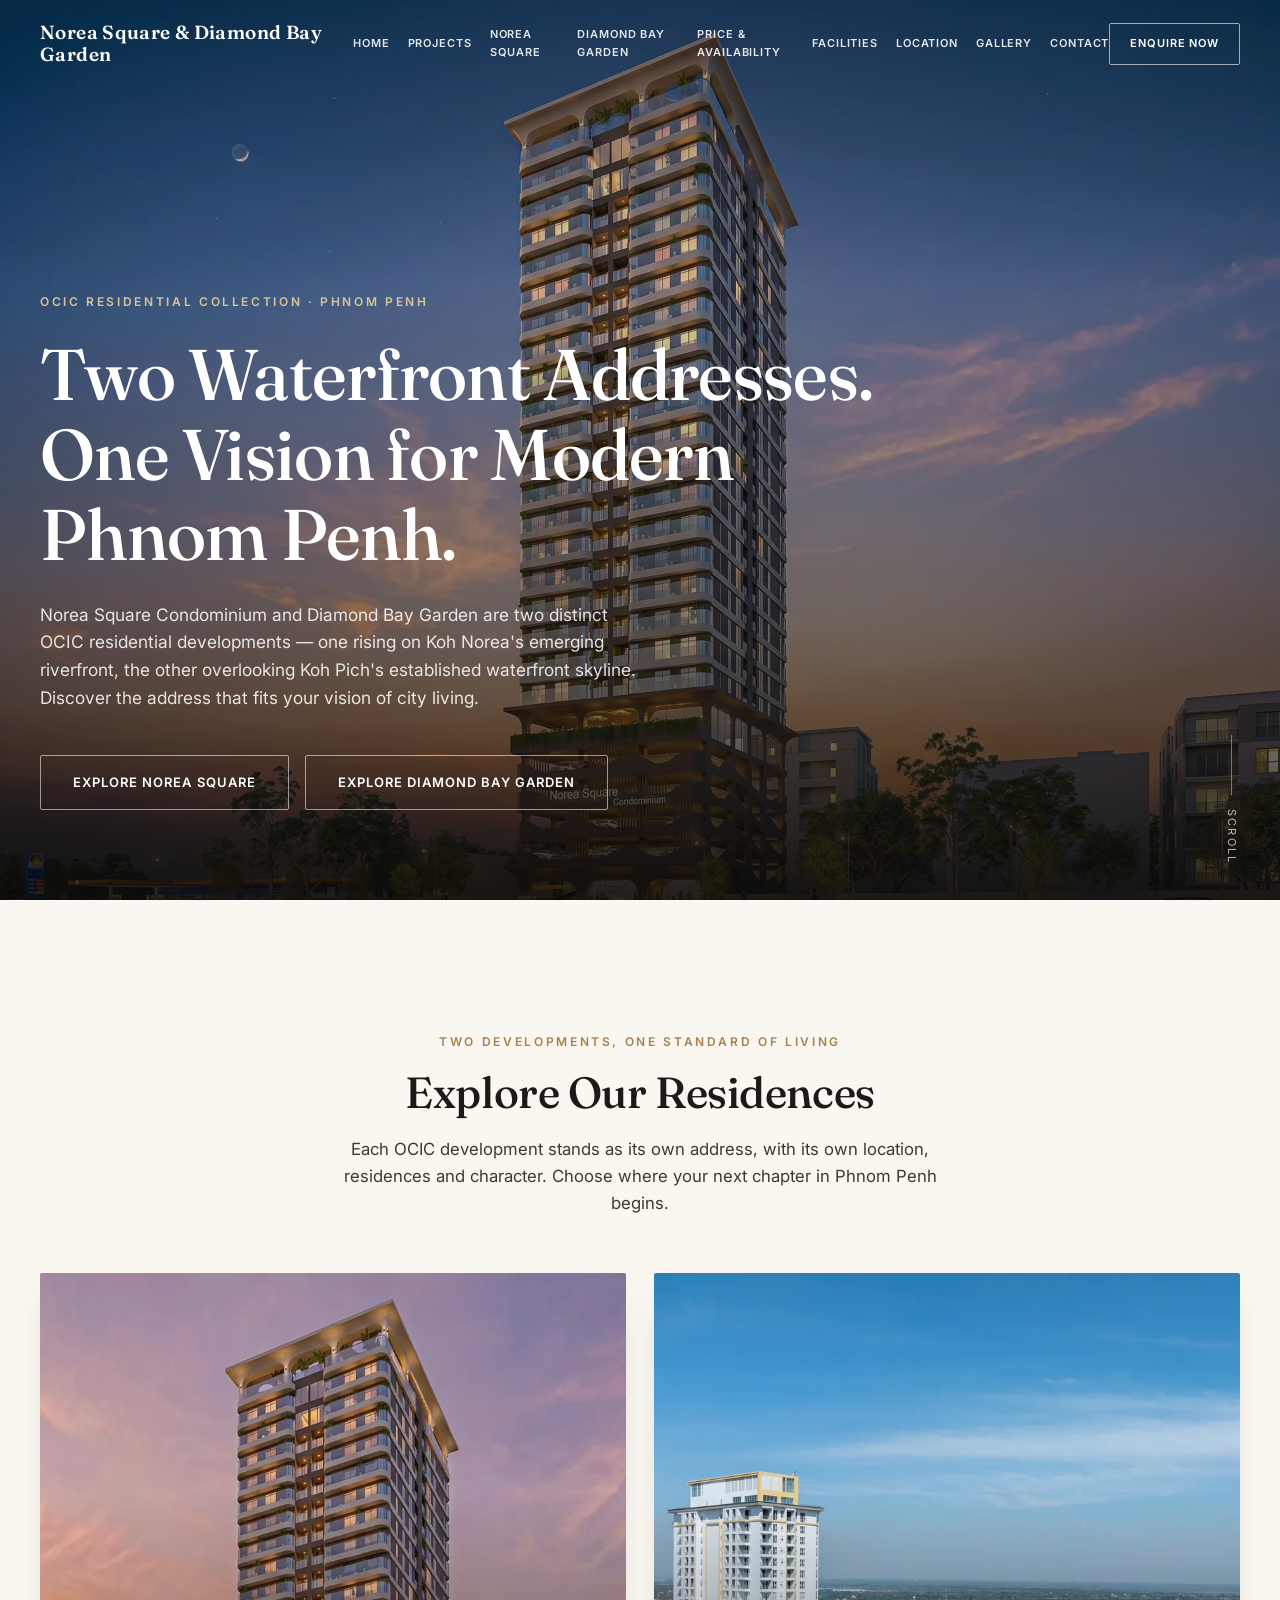
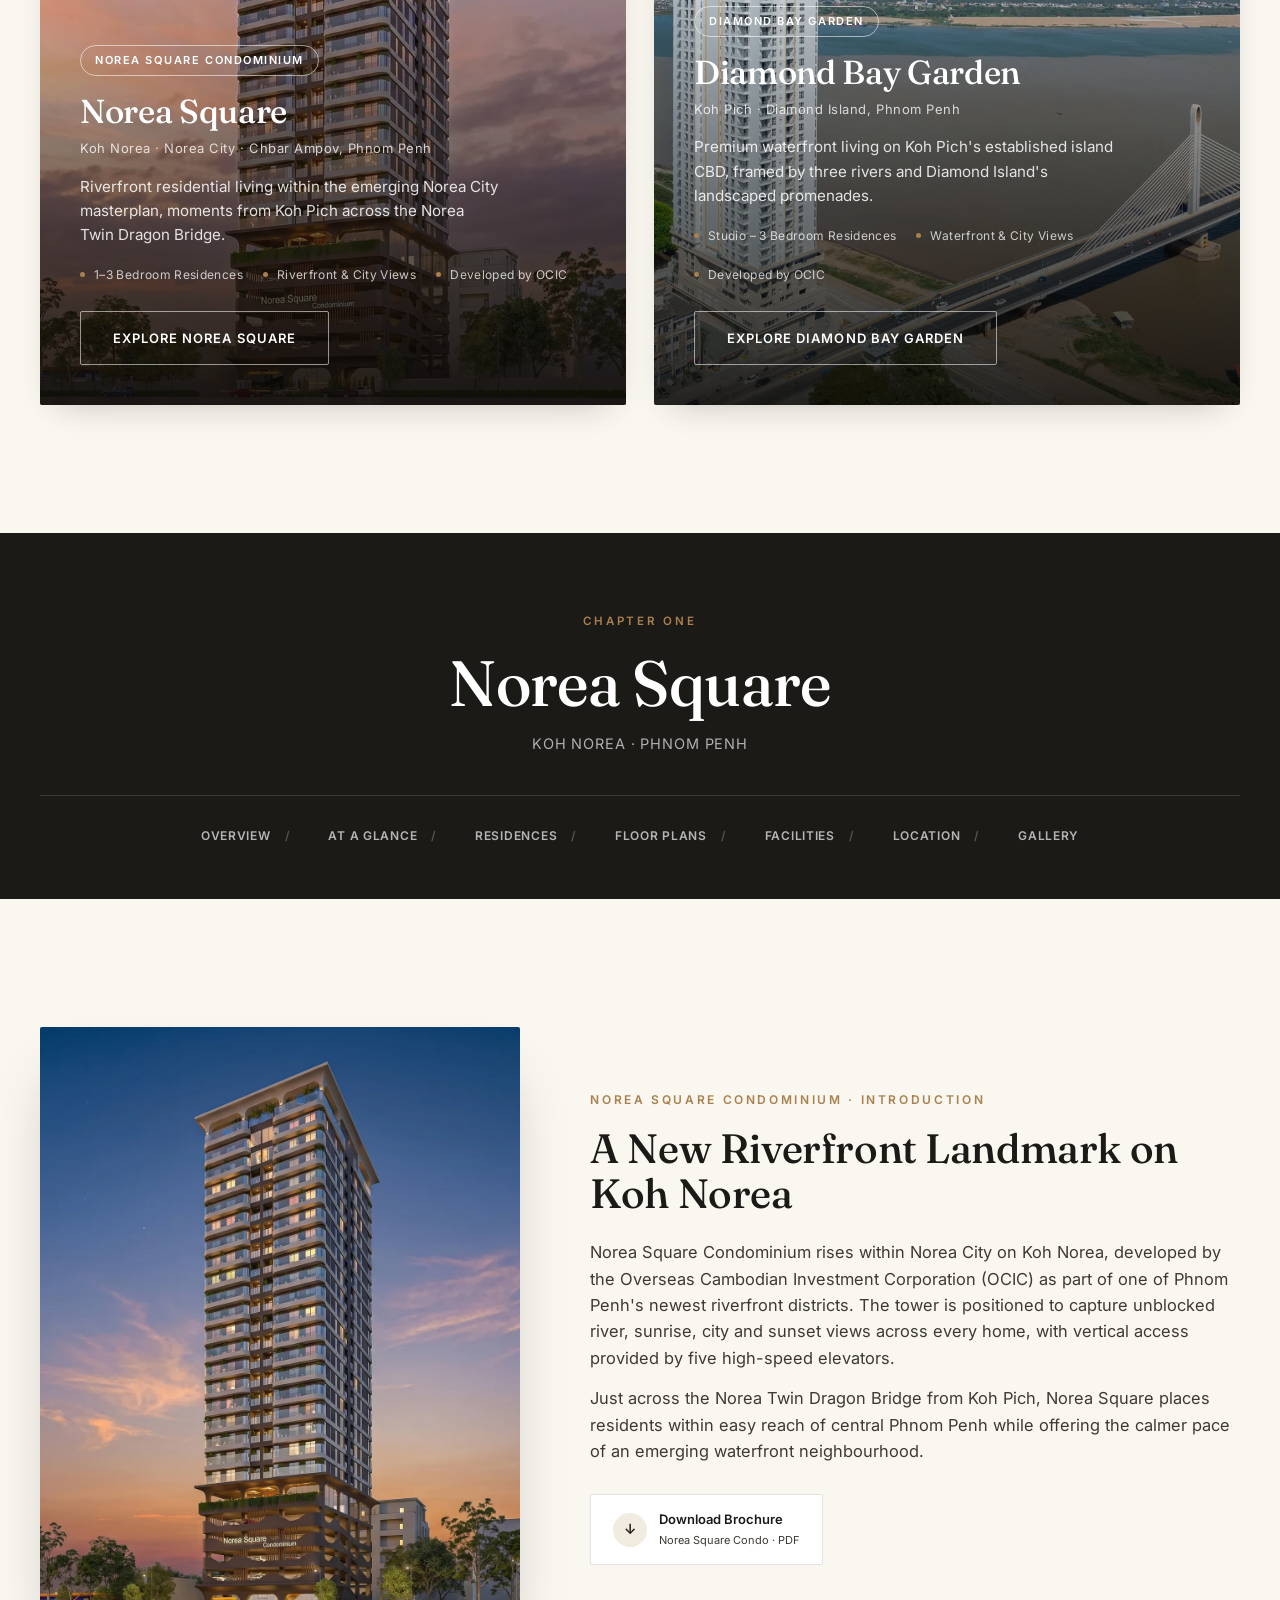
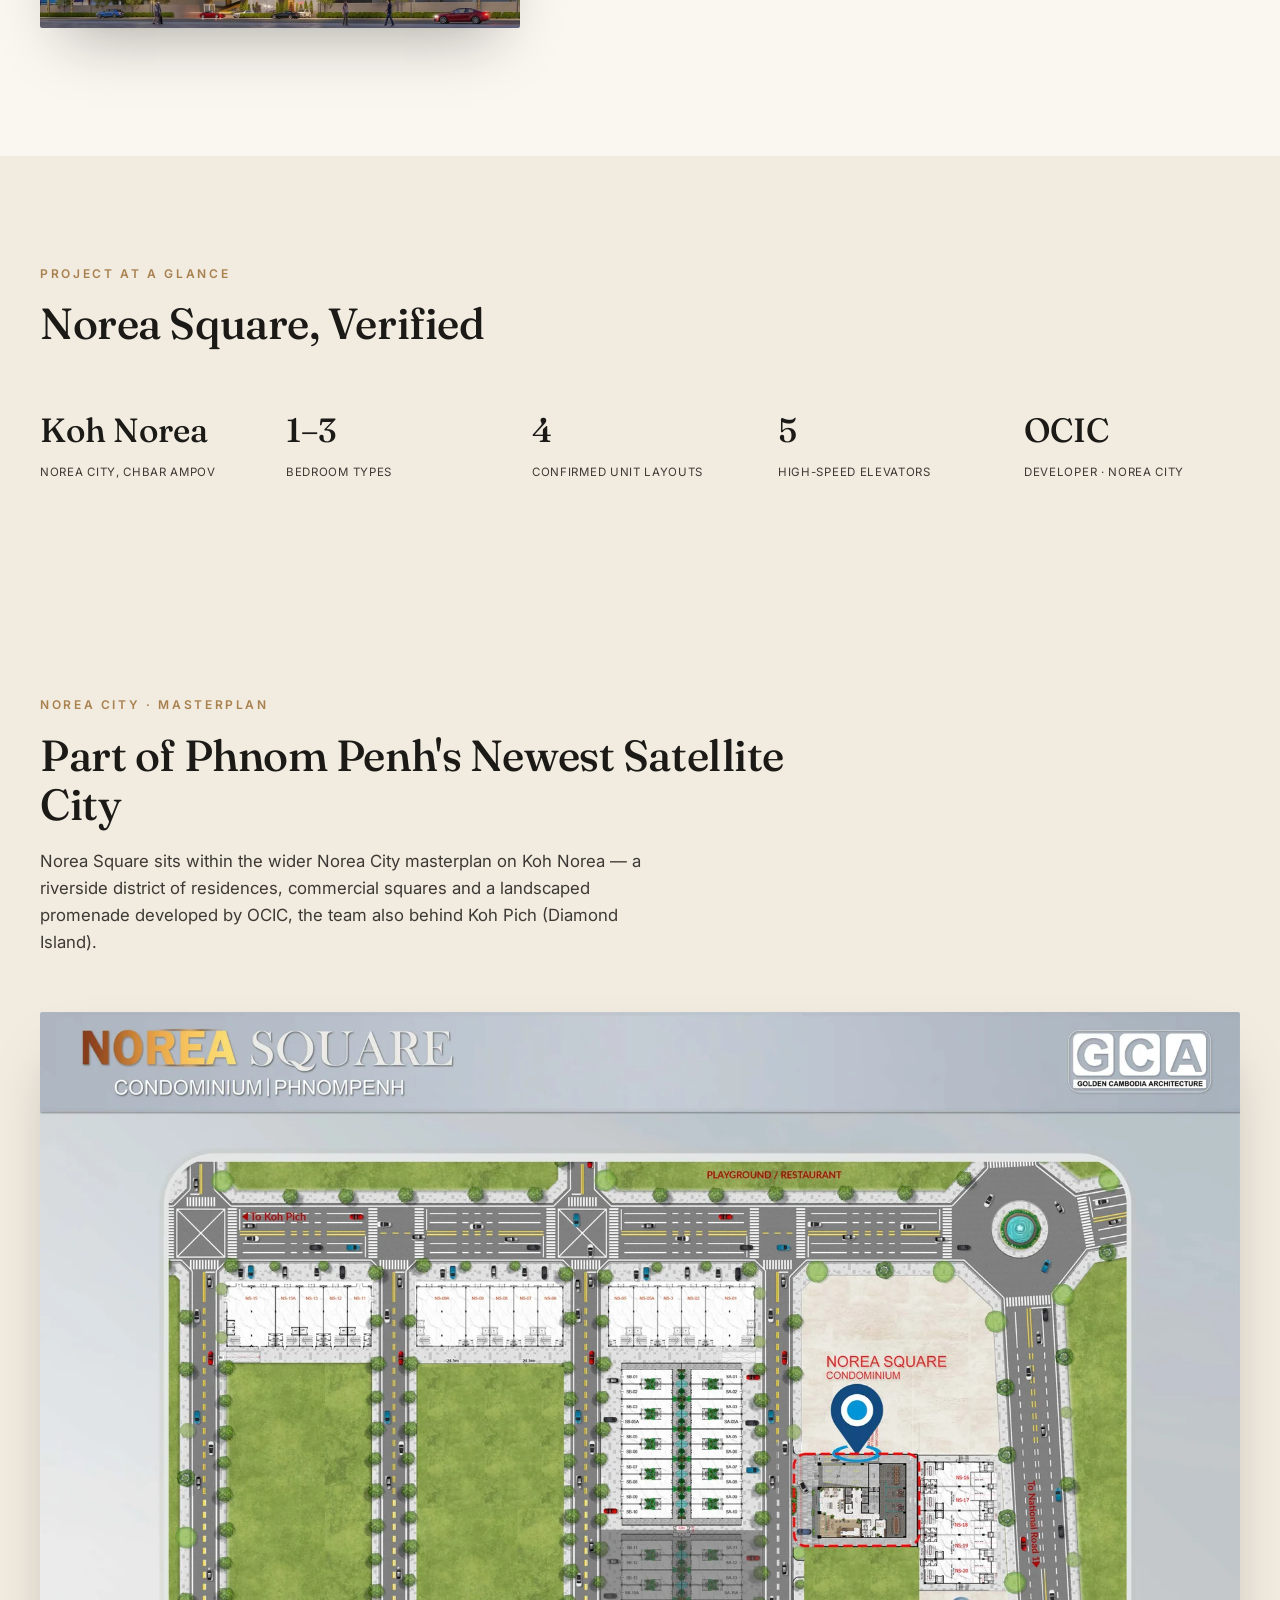
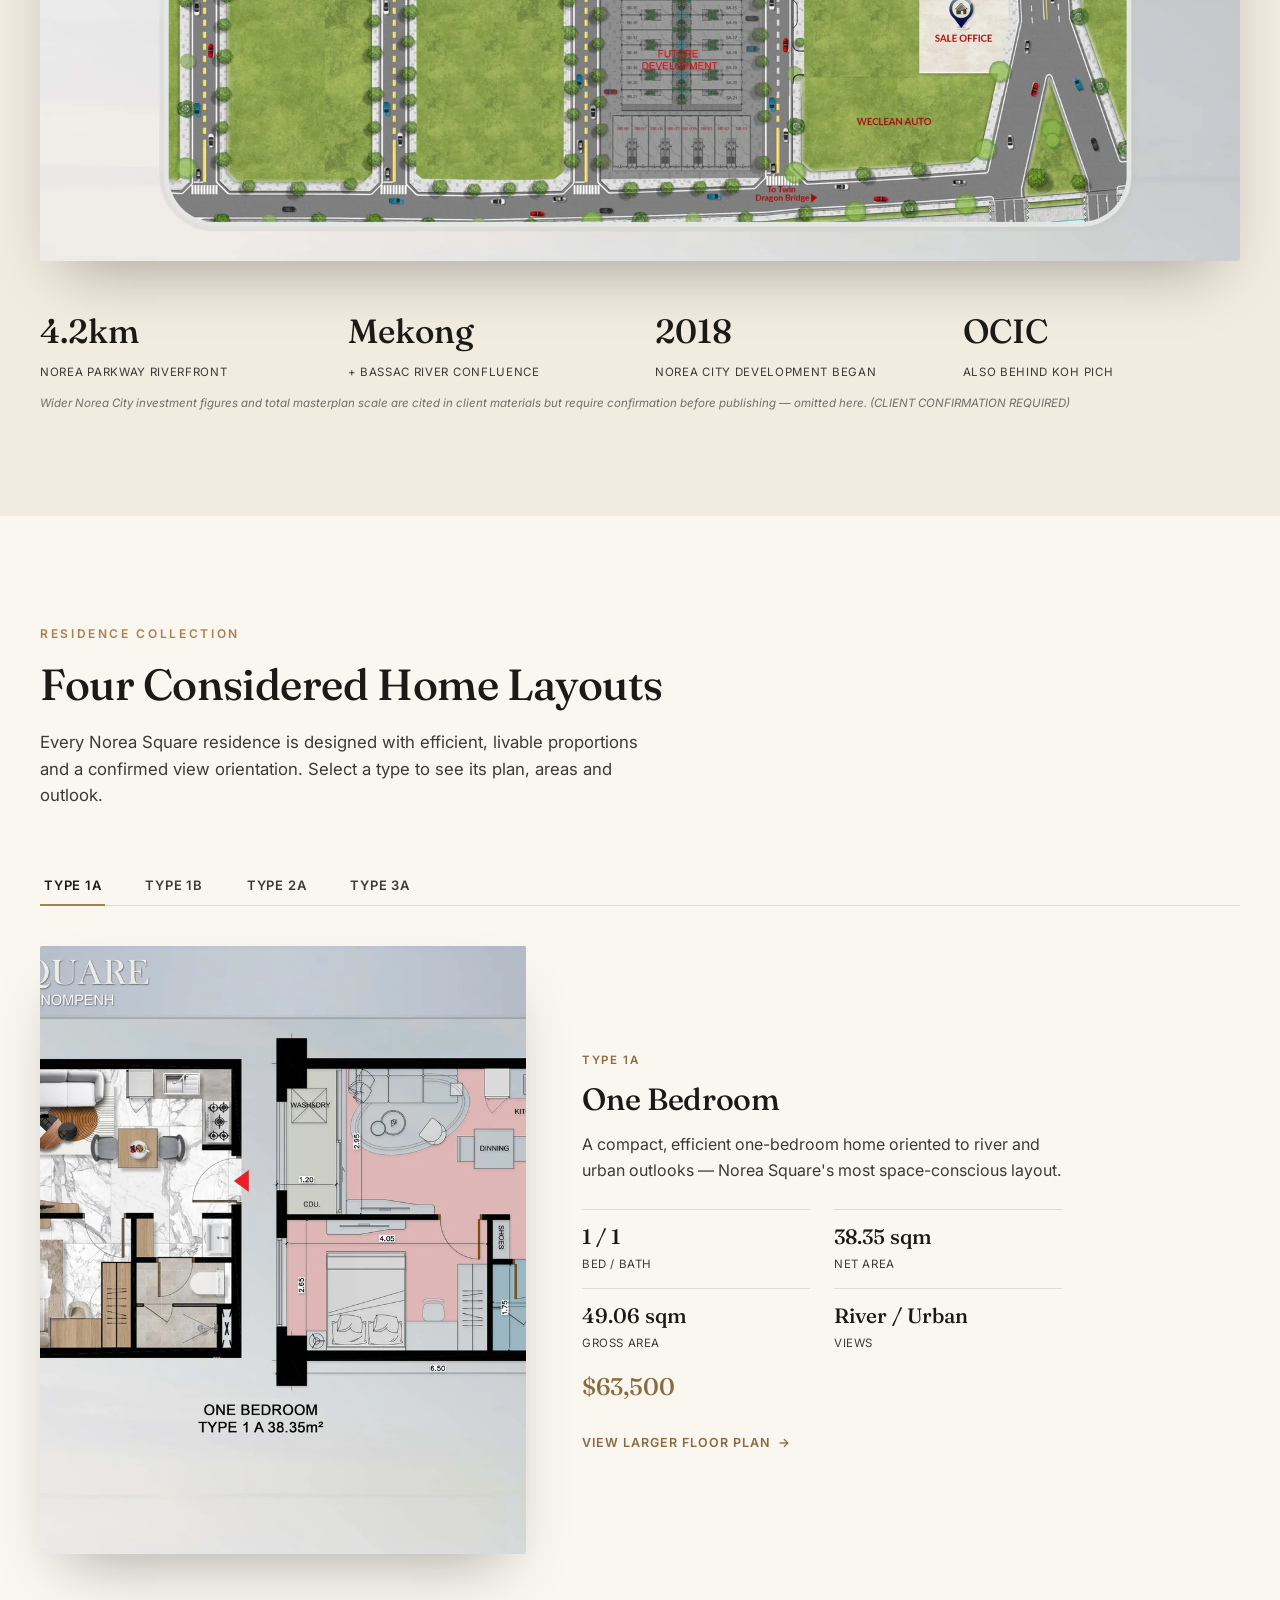
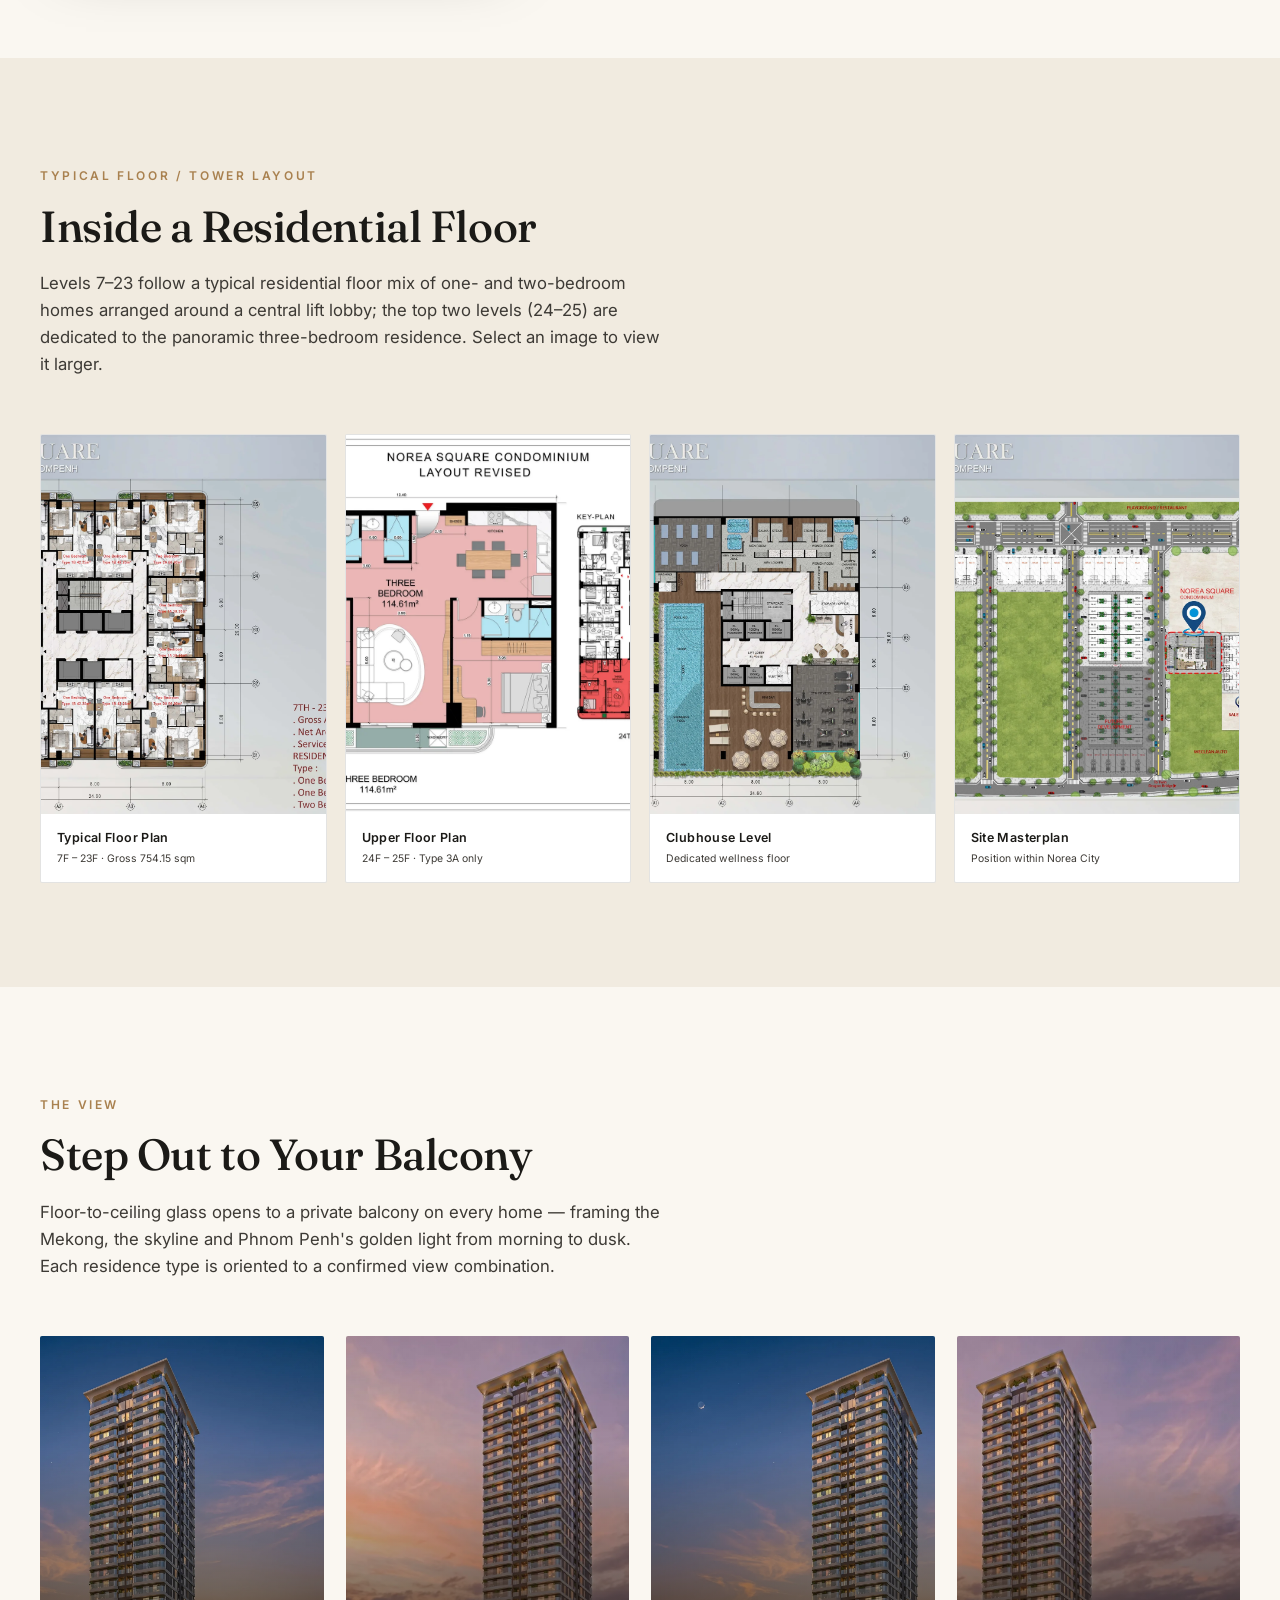
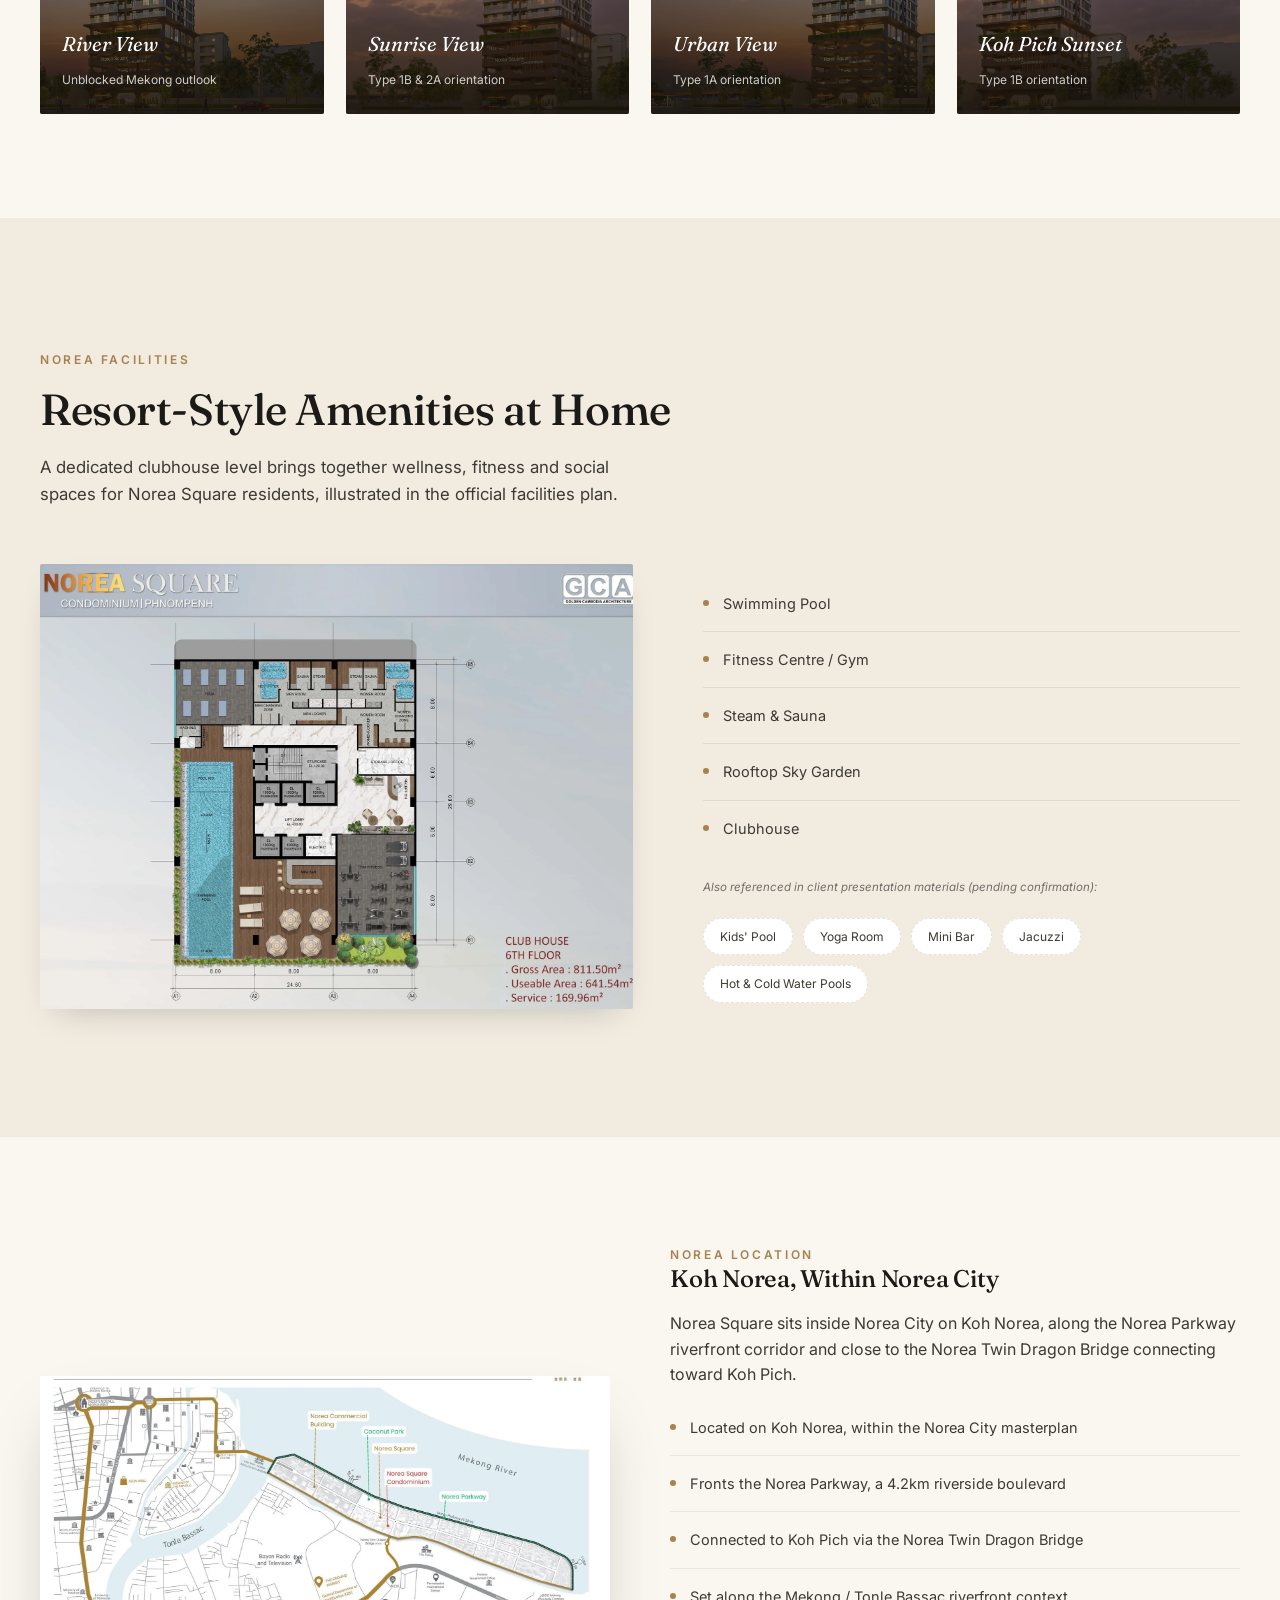
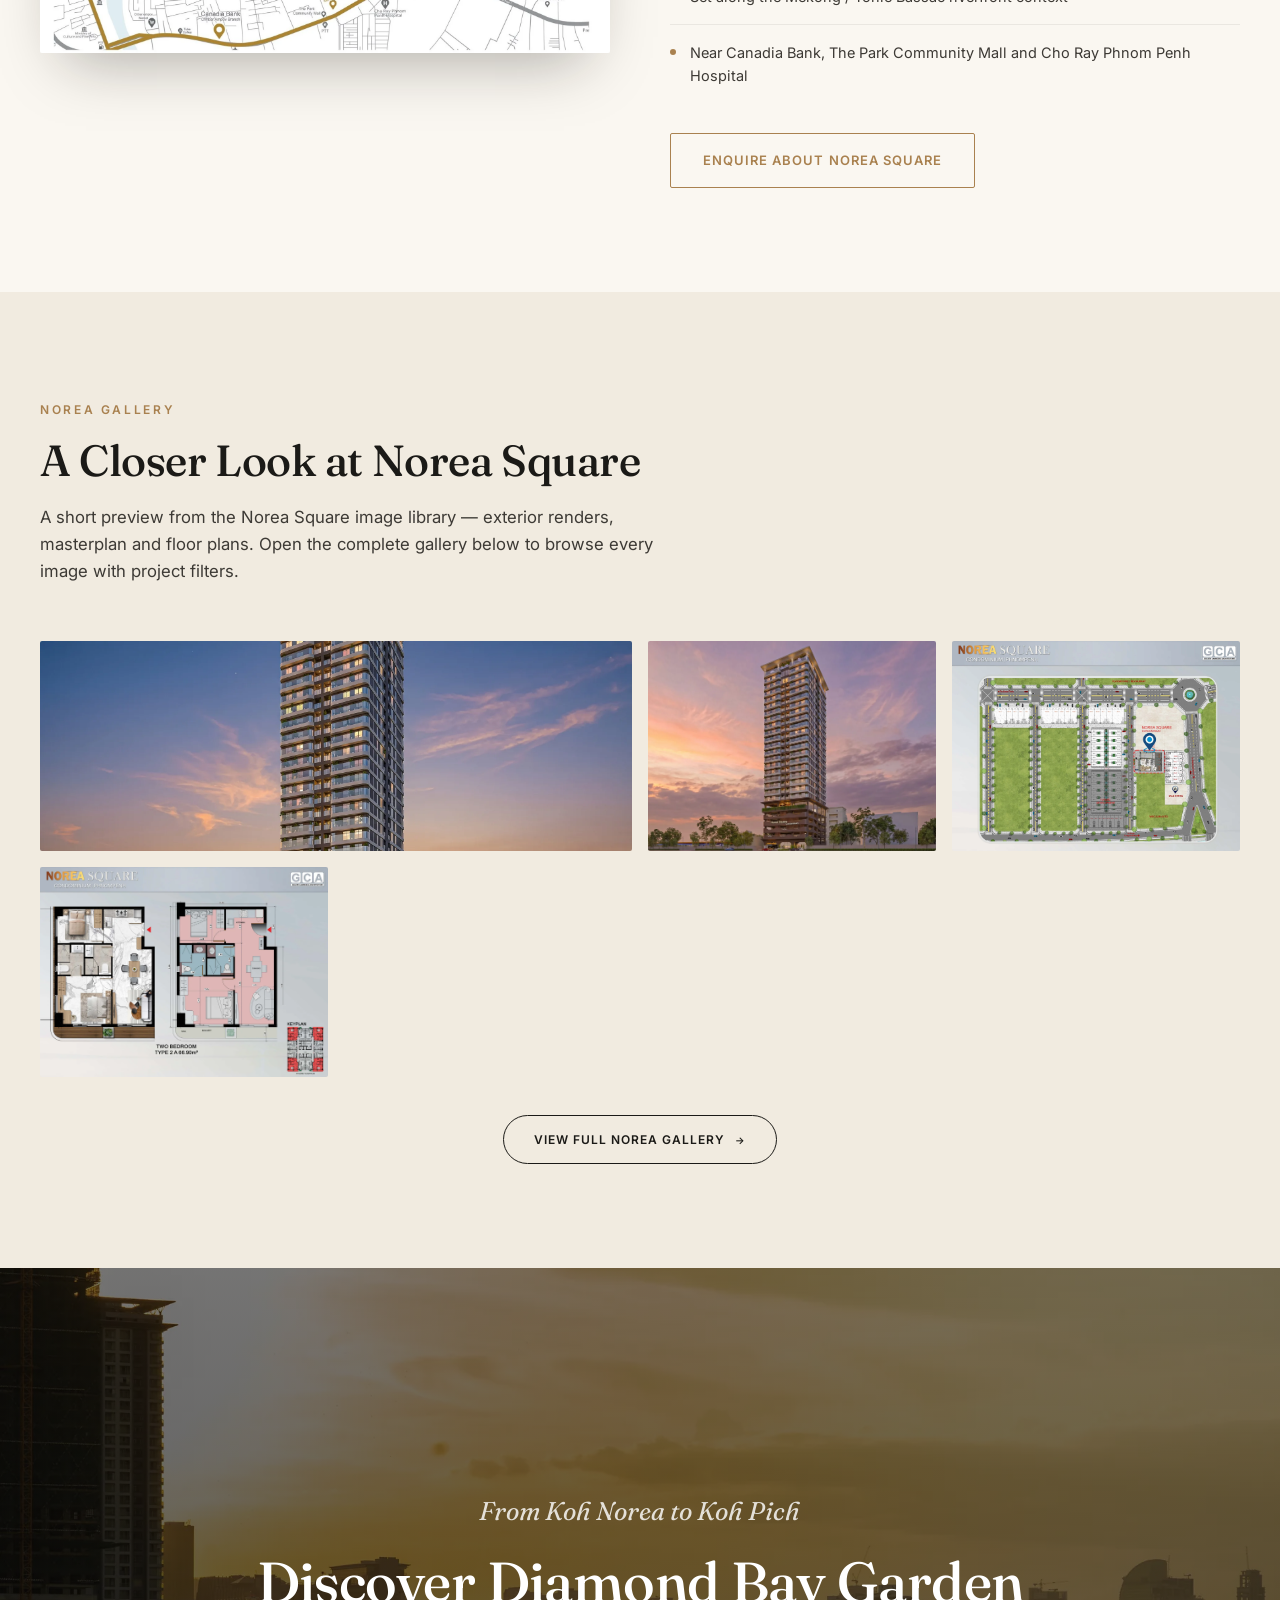
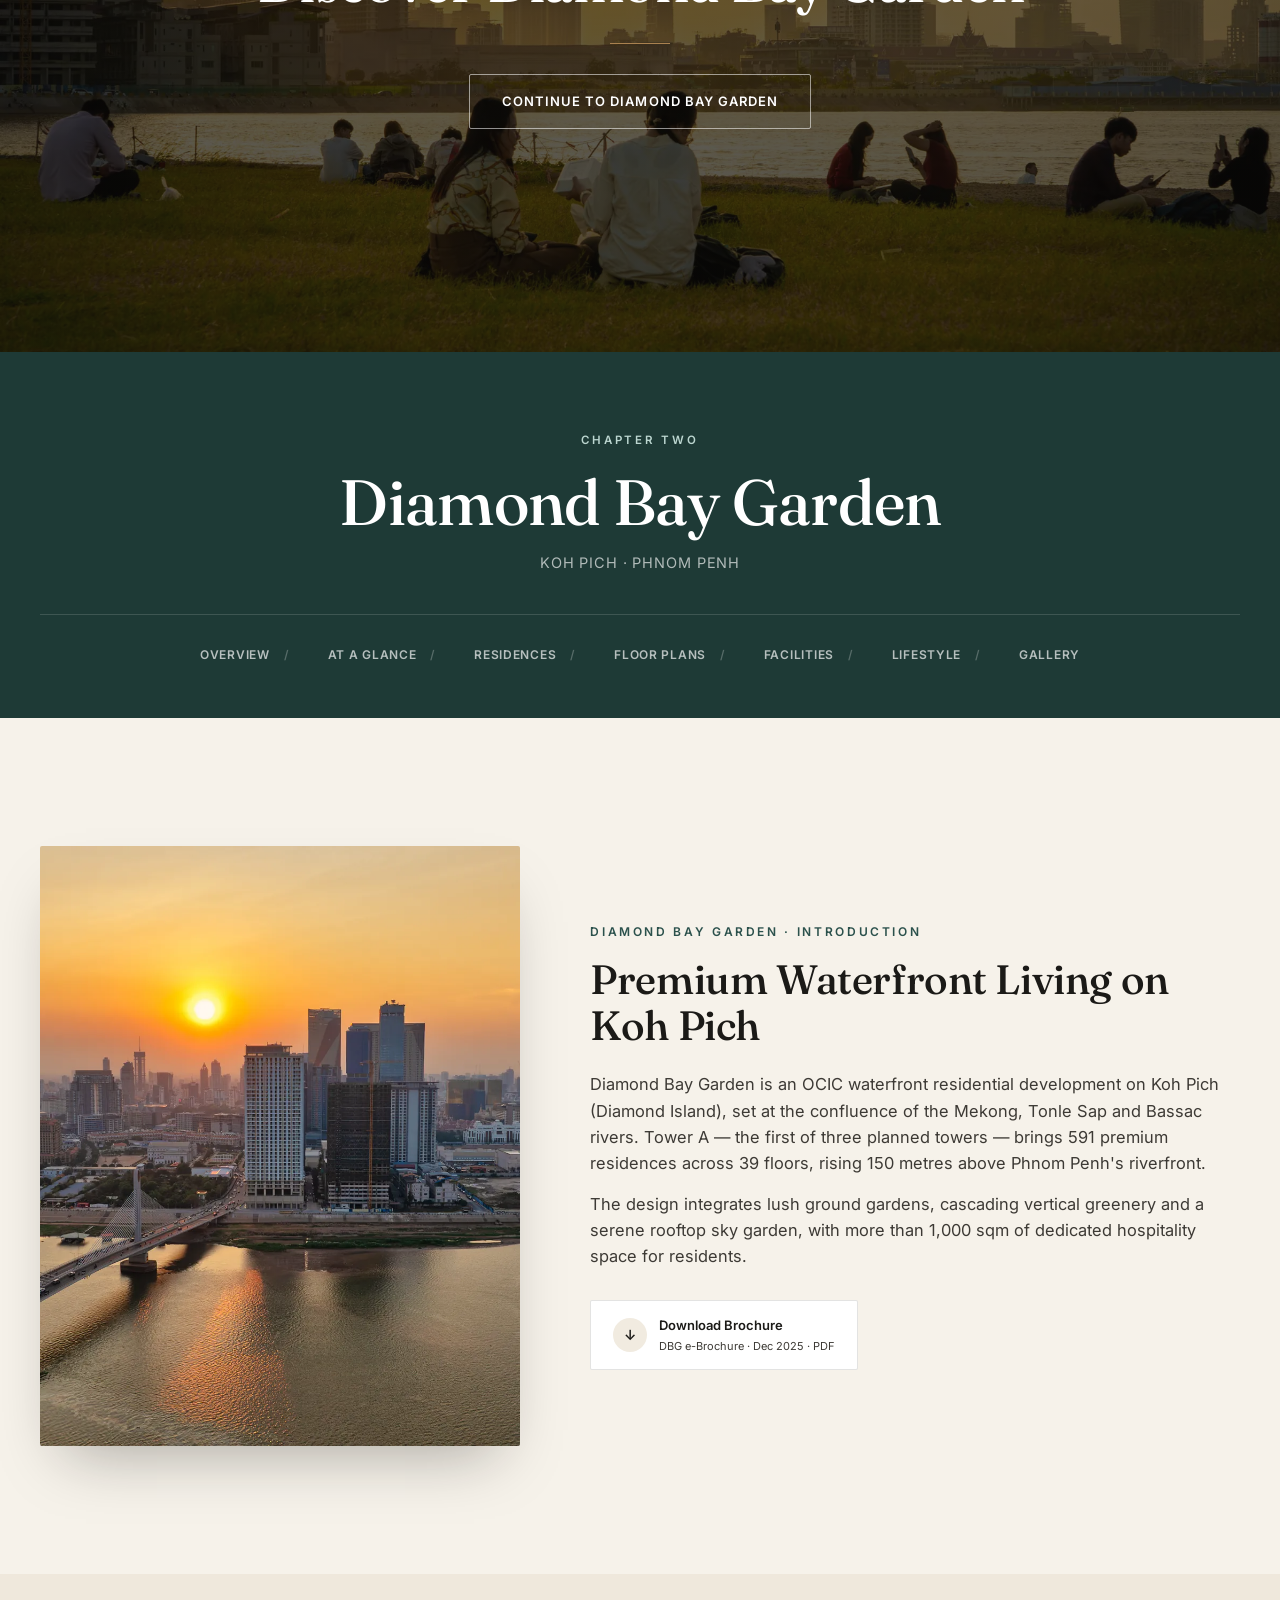
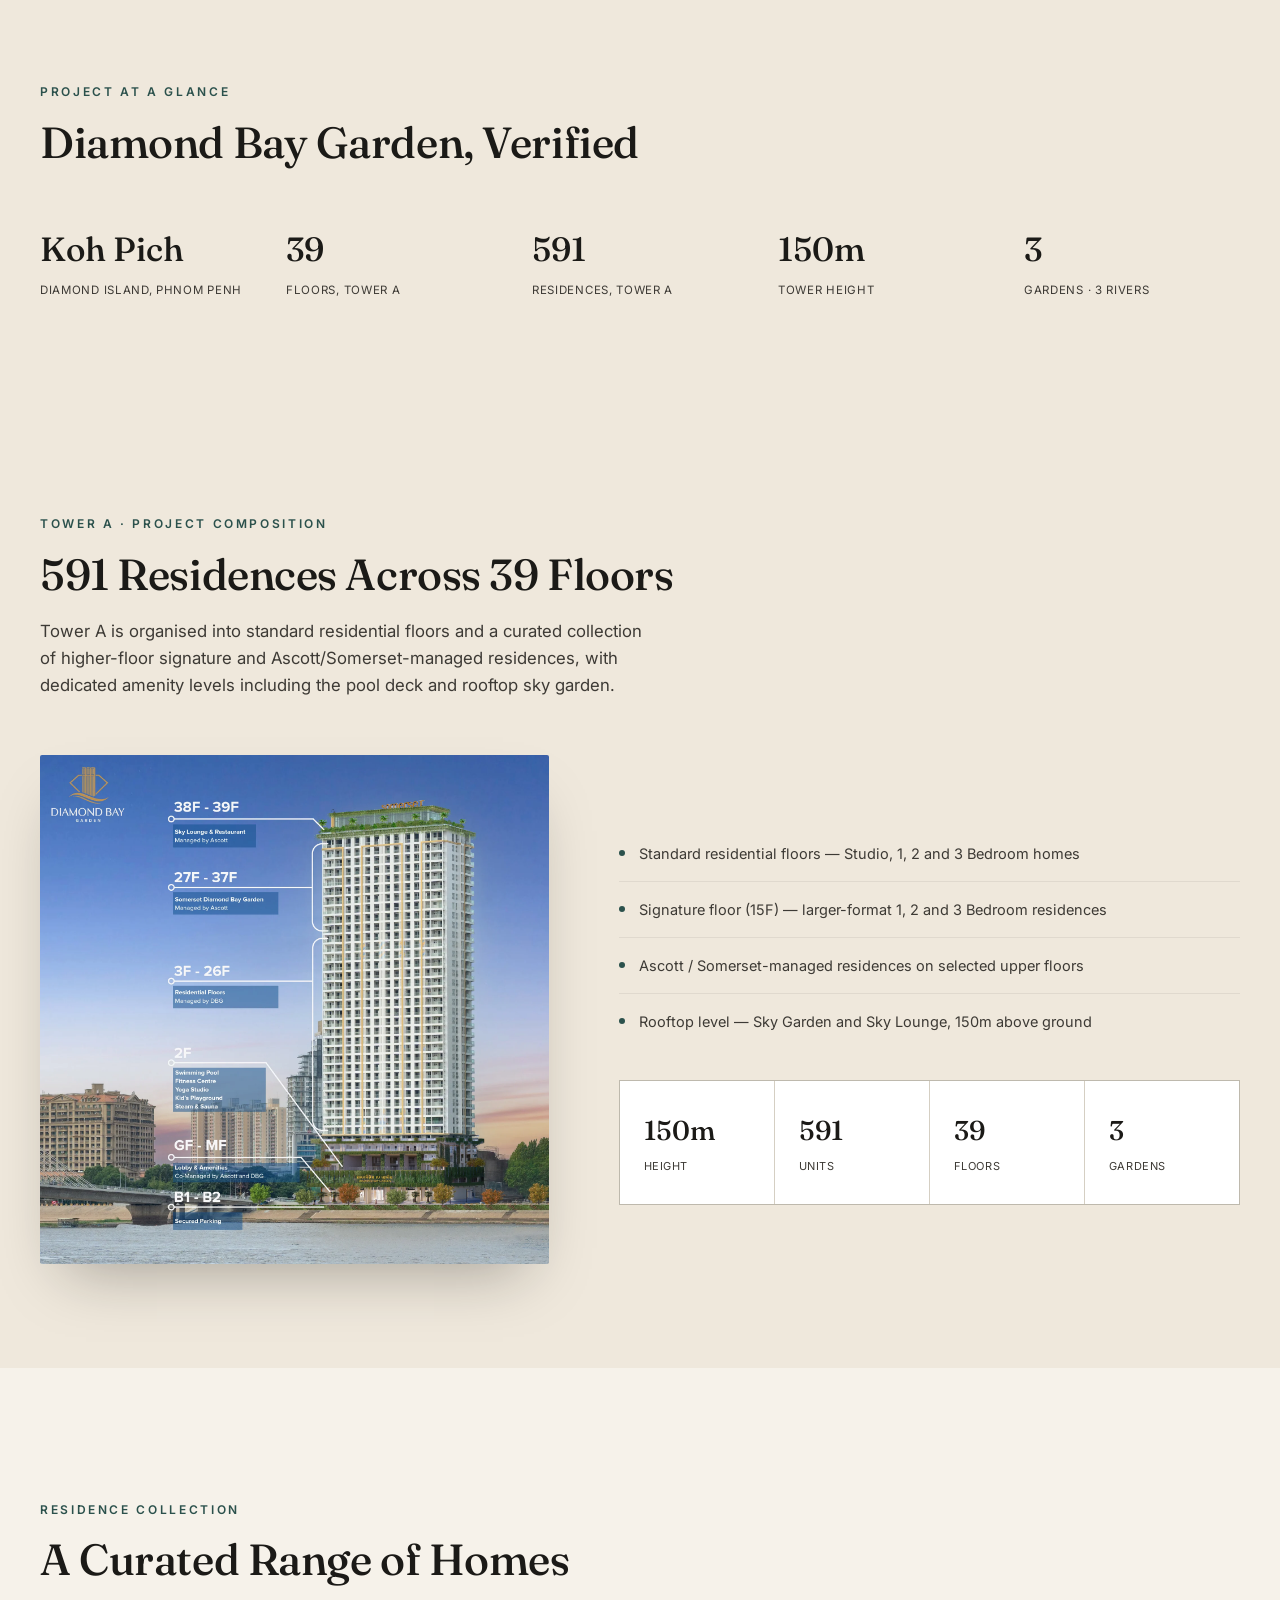
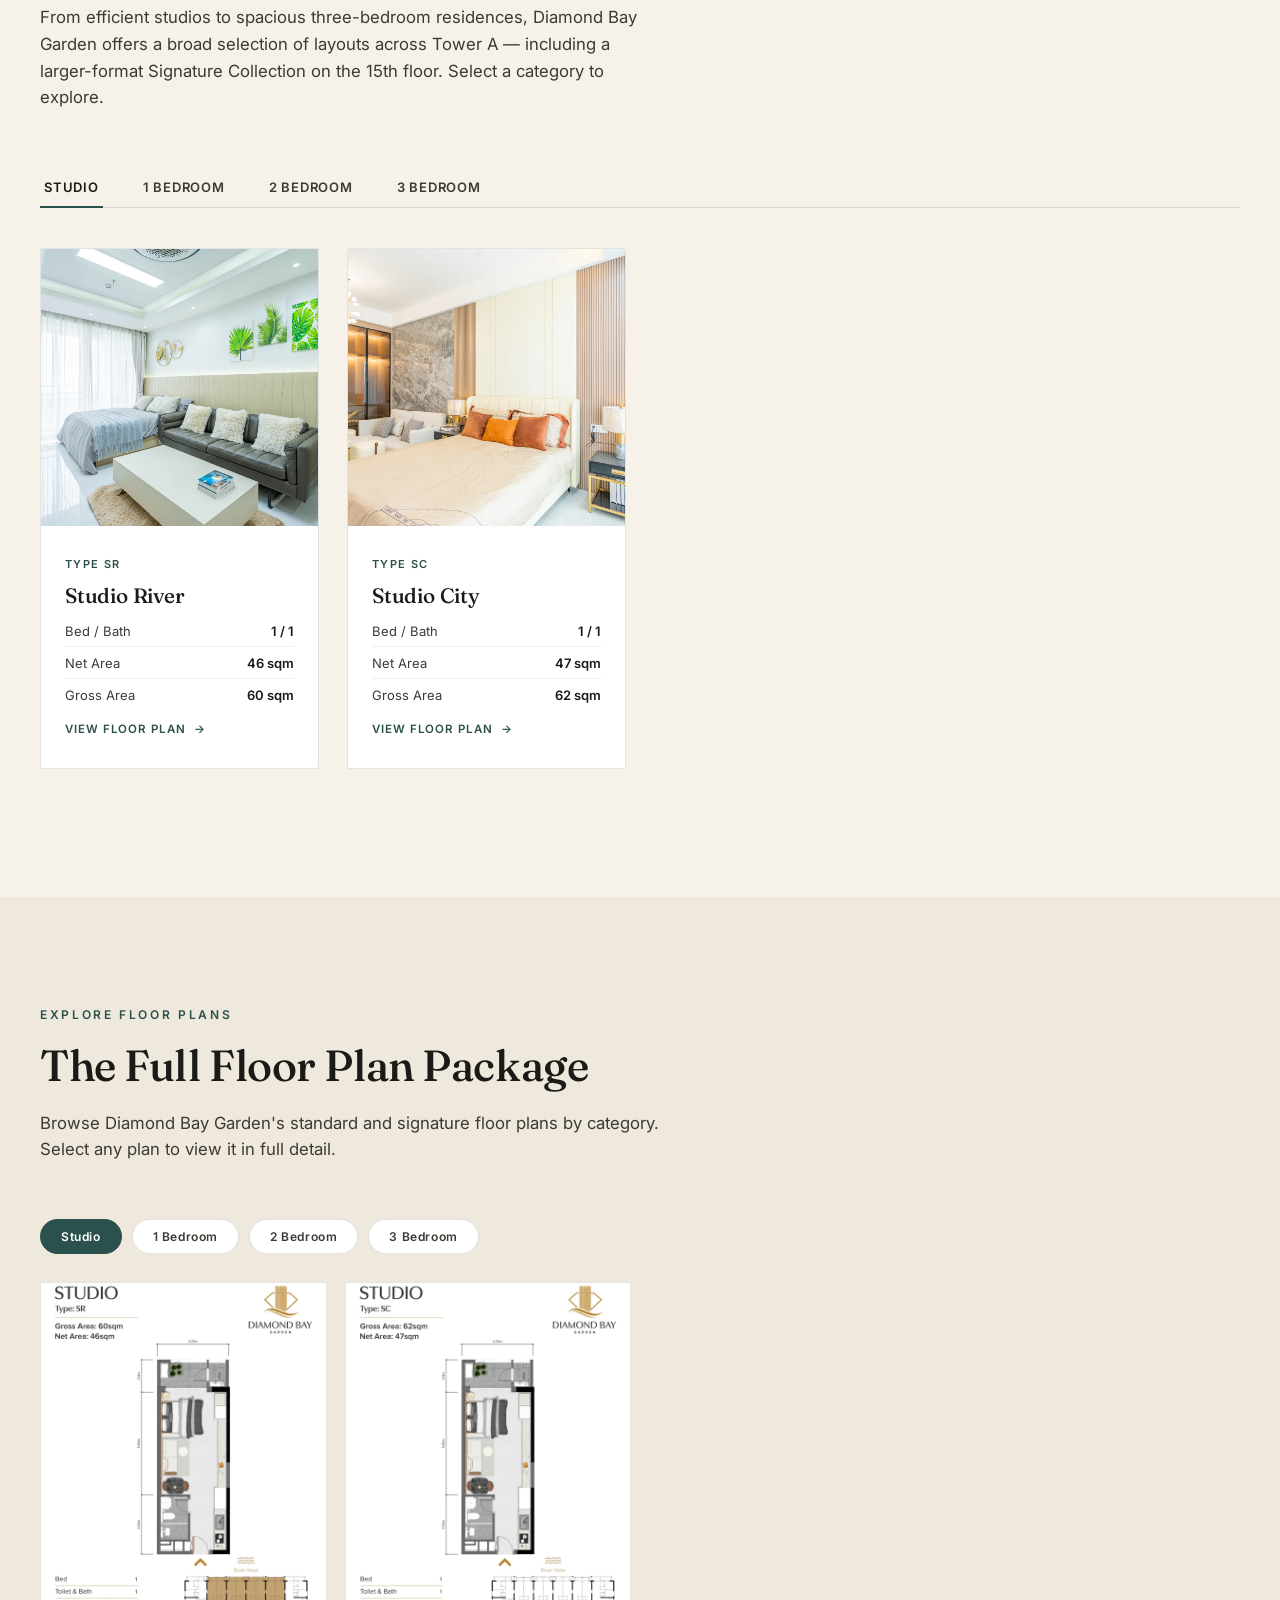
==== commit f32a035a: "Add files via upload" ====
--- a/index.html
+++ b/index.html
@@ -3,7 +3,8 @@
 <head>
 <meta charset="UTF-8">
 <meta name="viewport" content="width=device-width, initial-scale=1.0">
-<meta name="robots" content="noindex,nofollow">
+<meta name="robots" content="index,follow">
+<link rel="canonical" href="https://noreasquarephnompenh.com/">
 <title>Norea Square &amp; Diamond Bay Garden | OCIC Residential Collection, Phnom Penh</title>
 <meta name="description" content="Two premium OCIC waterfront residential addresses in Phnom Penh — Norea Square Condominium on Koh Norea and Diamond Bay Garden on Koh Pich.">
 <link rel="stylesheet" href="assets/css/style.css">
